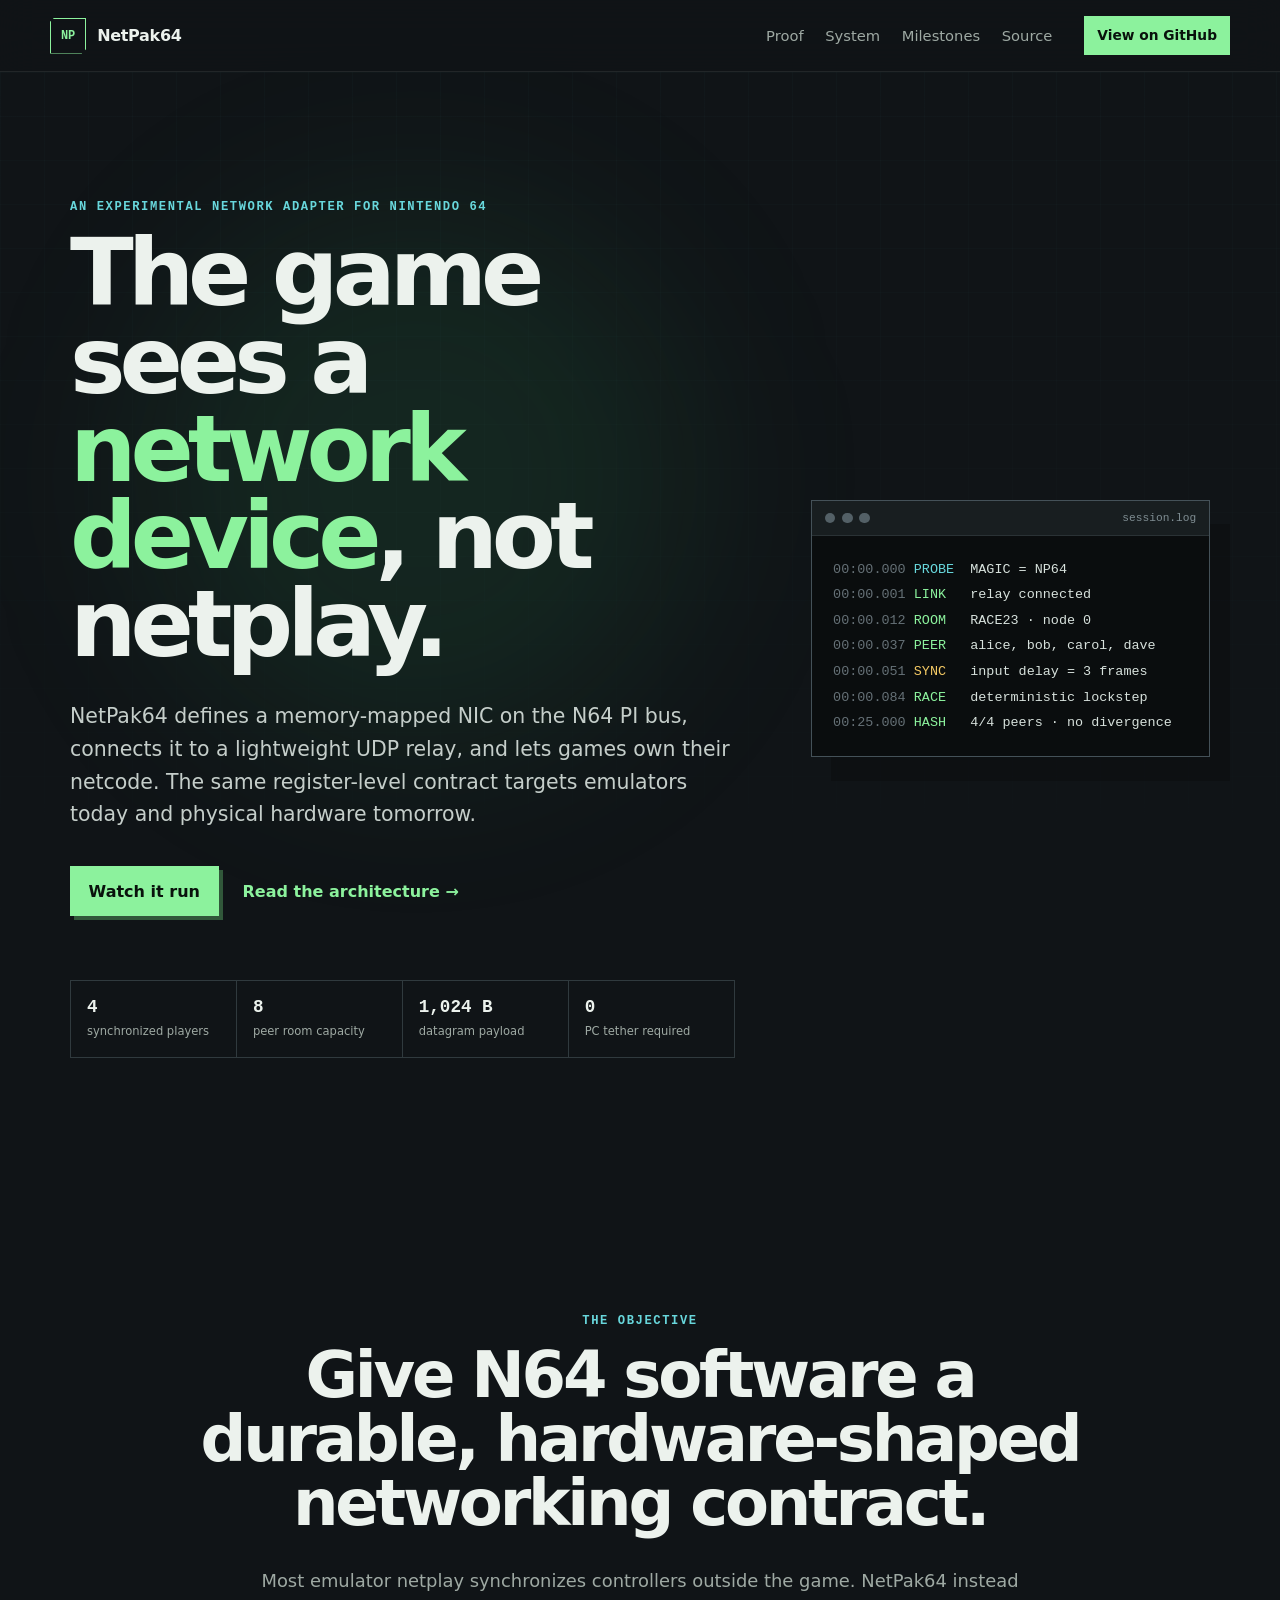
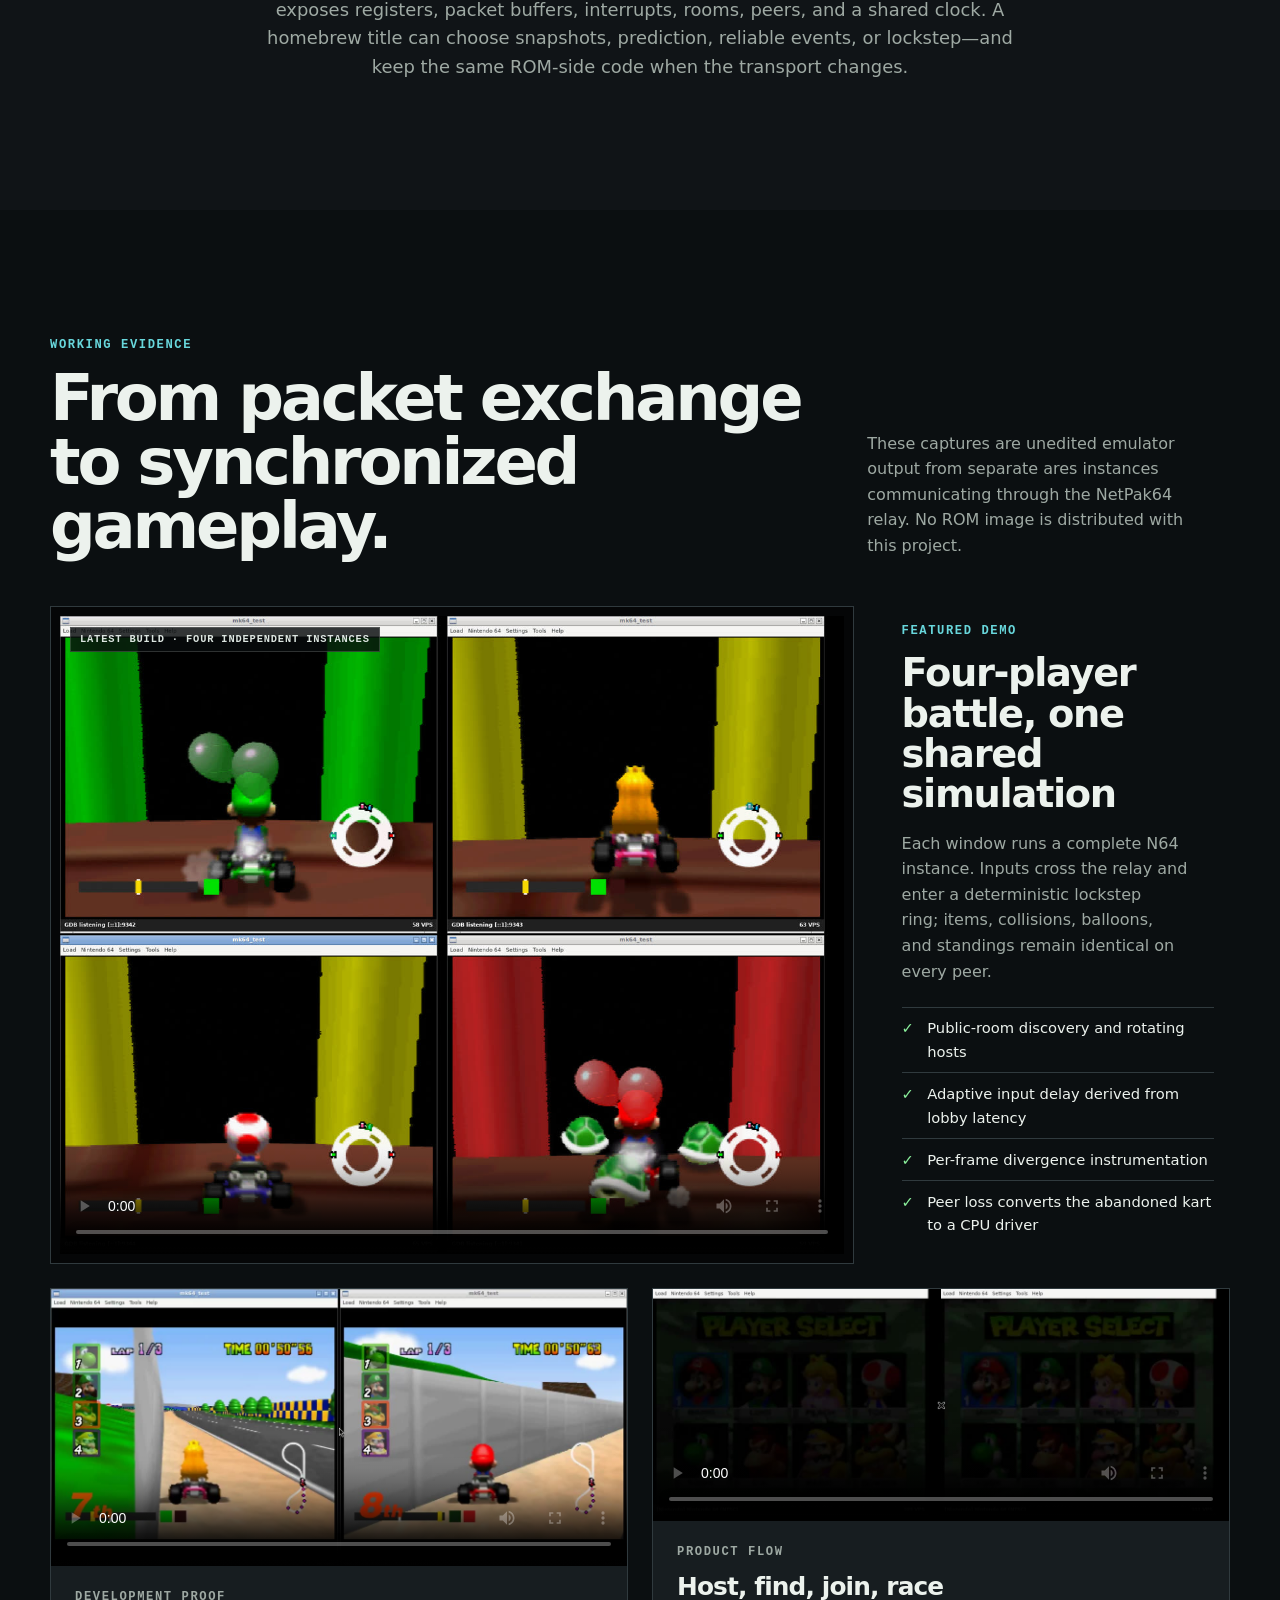
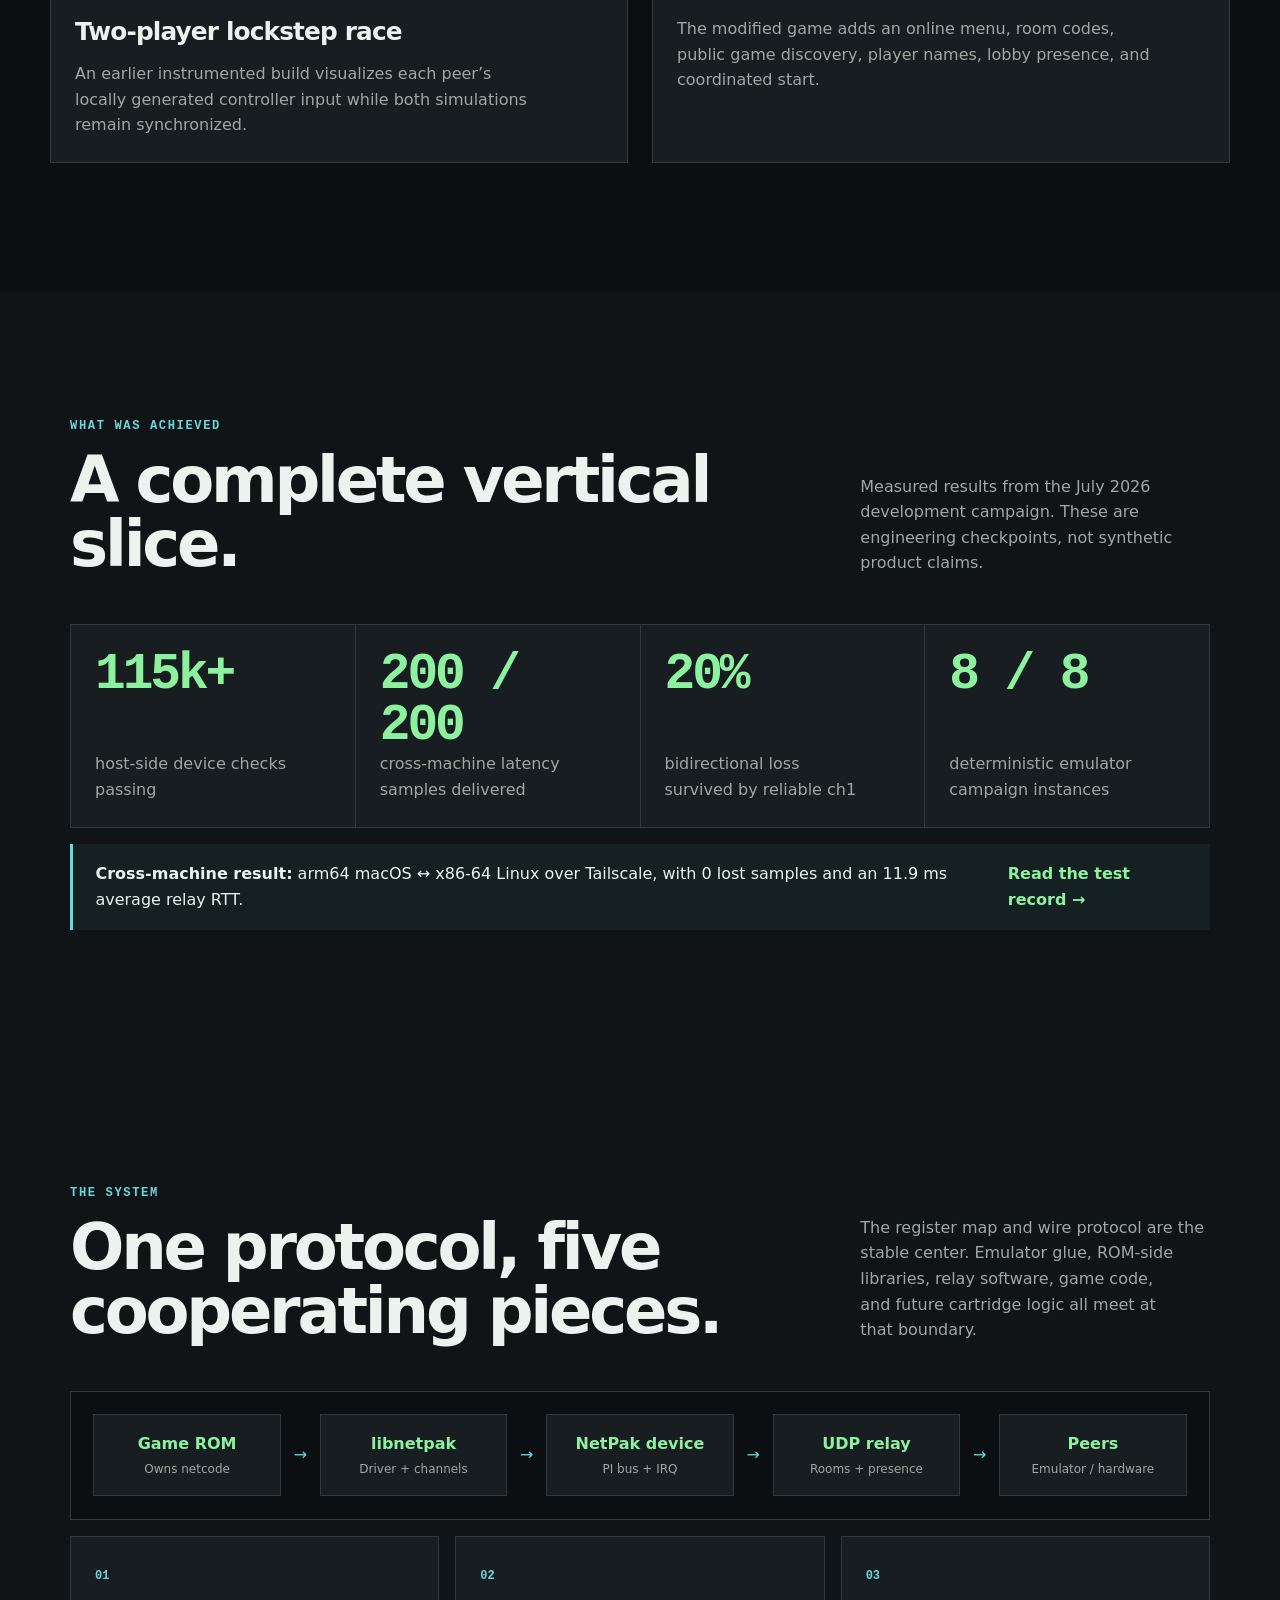
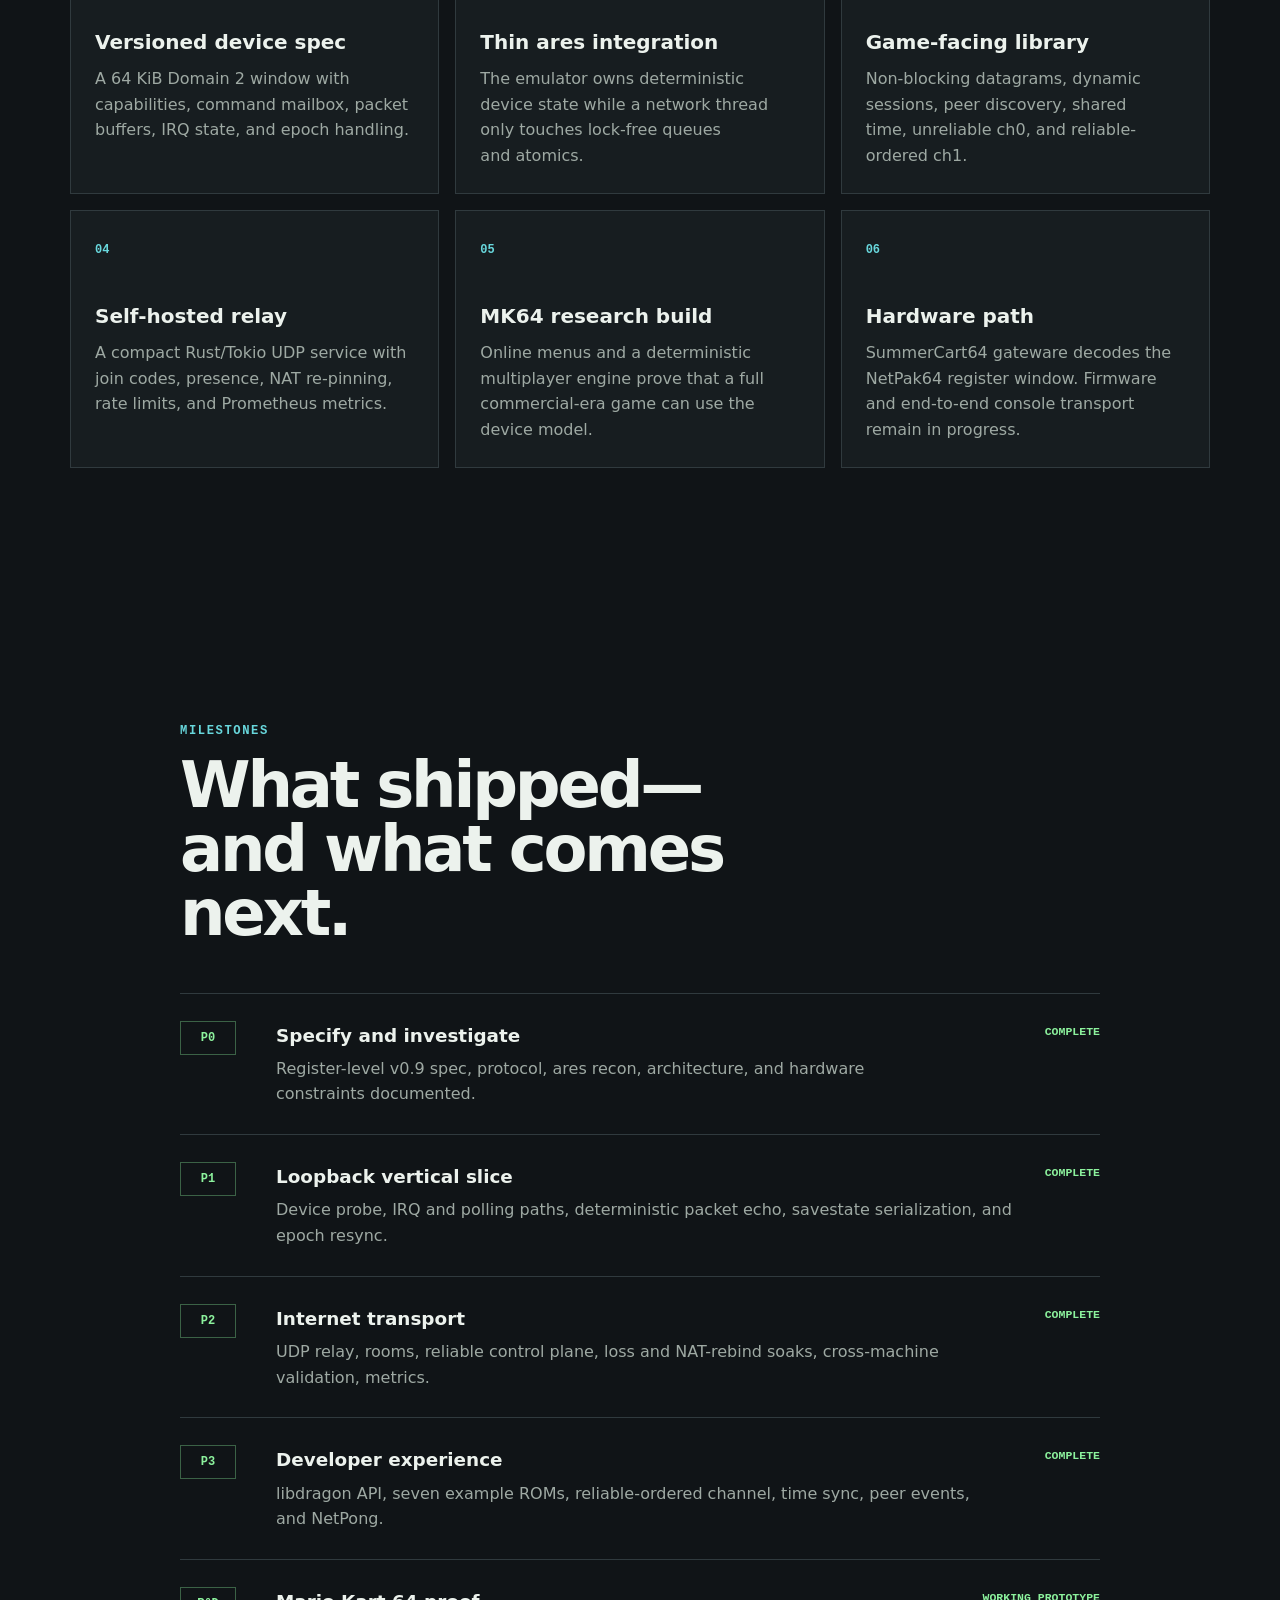
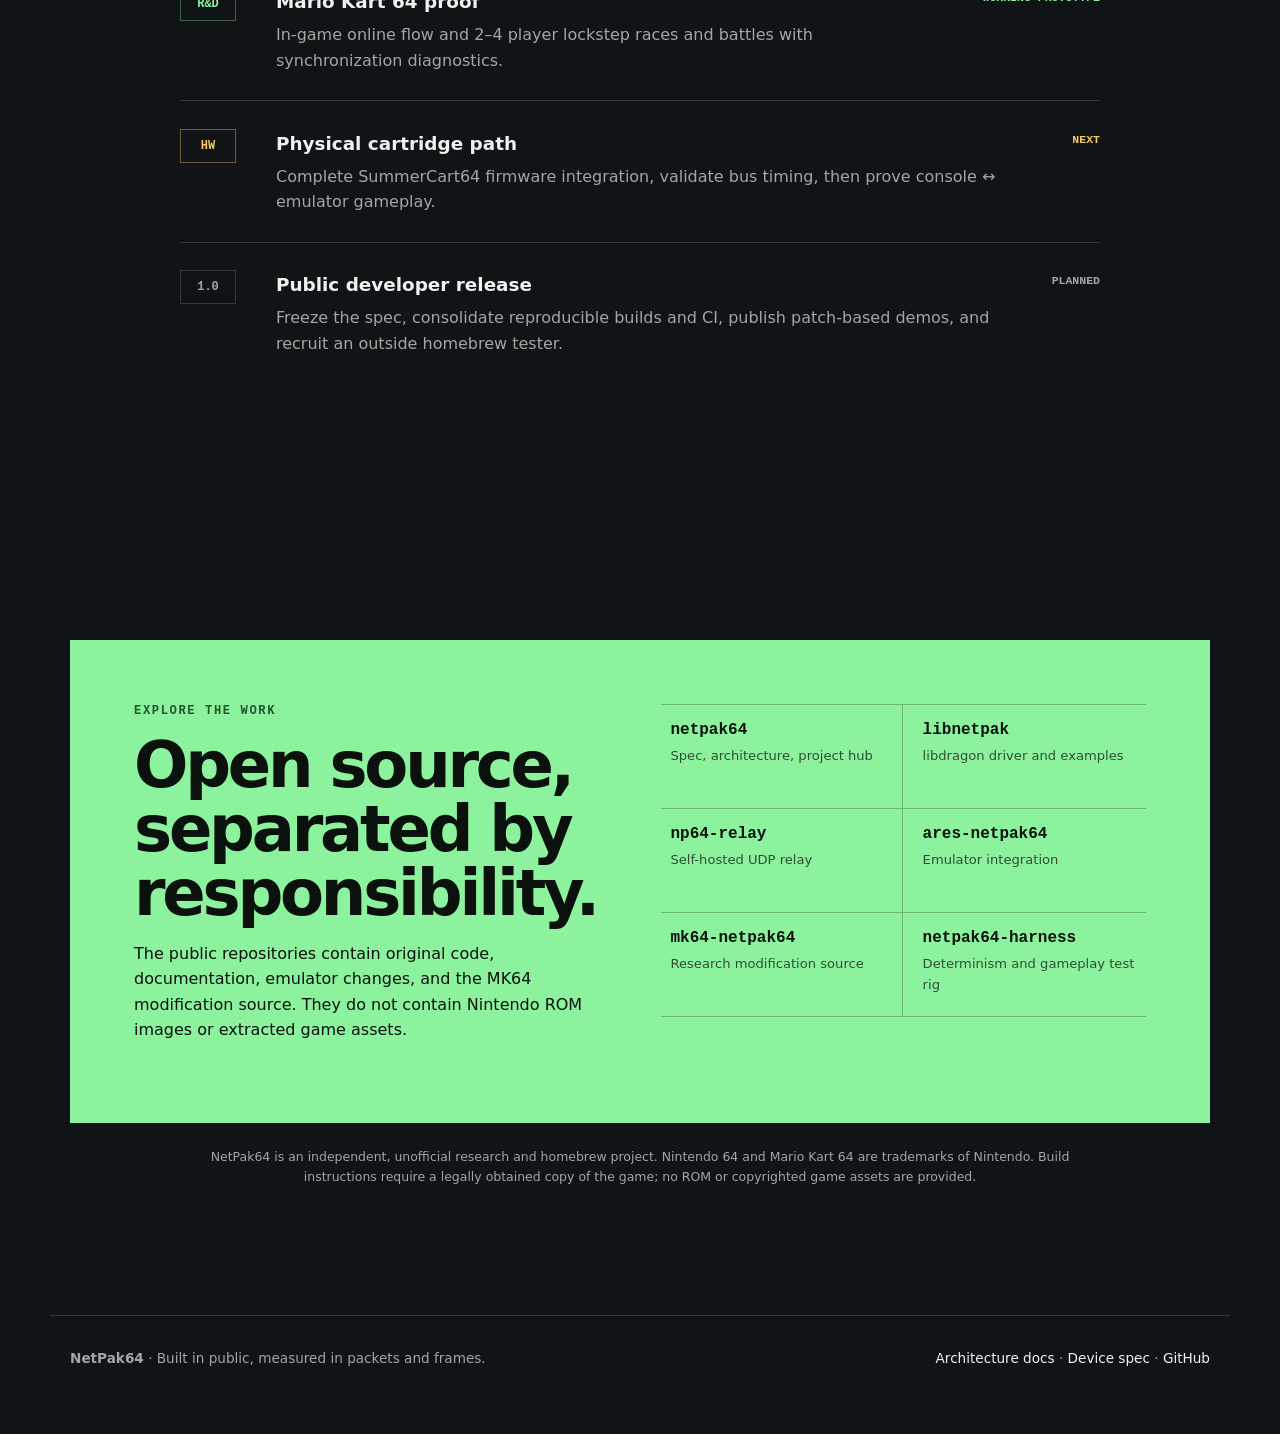
==== docs/index.html @ 59b495a6 "docs: publish NetPak64 project showcase" ====
<!doctype html>
<html lang="en">
<head>
  <meta charset="utf-8">
  <meta name="viewport" content="width=device-width, initial-scale=1">
  <meta name="description" content="NetPak64 is an experimental memory-mapped network device for Nintendo 64 homebrew, demonstrated with online Mario Kart 64 gameplay.">
  <meta name="theme-color" content="#101417">
  <meta property="og:title" content="NetPak64 — Networked Nintendo 64">
  <meta property="og:description" content="A memory-mapped N64 network device, from register-level spec to synchronized four-player gameplay.">
  <meta property="og:type" content="website">
  <meta property="og:url" content="https://jsuppe.github.io/netpak64/">
  <meta property="og:image" content="https://jsuppe.github.io/netpak64/assets/media/four-player-battle.jpg">
  <meta name="twitter:card" content="summary_large_image">
  <title>NetPak64 — Networked Nintendo 64, from spec to gameplay</title>
  <link rel="stylesheet" href="assets/showcase.css">
</head>
<body>
  <a class="skip-link" href="#main">Skip to content</a>
  <header class="site-header">
    <a class="brand" href="#top" aria-label="NetPak64 home"><span class="brand-mark" aria-hidden="true">NP</span><span>NetPak64</span></a>
    <nav aria-label="Primary navigation"><a href="#proof">Proof</a><a href="#system">System</a><a href="#milestones">Milestones</a><a href="#source">Source</a></nav>
    <a class="button button-small" href="https://github.com/jsuppe/netpak64">View on GitHub</a>
  </header>

  <main id="main">
    <section class="hero" id="top">
      <div class="hero-grid" aria-hidden="true"></div>
      <div class="hero-copy reveal">
        <p class="eyebrow">An experimental network adapter for Nintendo 64</p>
        <h1>The game sees a <em>network device</em>, not netplay.</h1>
        <p class="lede">NetPak64 defines a memory-mapped NIC on the N64 PI bus, connects it to a lightweight UDP relay, and lets games own their netcode. The same register-level contract targets emulators today and physical hardware tomorrow.</p>
        <div class="hero-actions"><a class="button" href="#proof">Watch it run</a><a class="text-link" href="web/index.html">Read the architecture <span aria-hidden="true">→</span></a></div>
        <ul class="hero-facts" aria-label="Project highlights">
          <li><strong>4</strong><span>synchronized players</span></li><li><strong>8</strong><span>peer room capacity</span></li><li><strong>1,024 B</strong><span>datagram payload</span></li><li><strong>0</strong><span>PC tether required</span></li>
        </ul>
      </div>
      <aside class="hero-console reveal" aria-label="NetPak64 connection sequence">
        <div class="console-bar"><span></span><span></span><span></span><b>session.log</b></div>
        <pre><code><span class="dim">00:00.000</span> <span class="cyan">PROBE</span>  MAGIC = NP64
<span class="dim">00:00.001</span> <span class="green">LINK</span>   relay connected
<span class="dim">00:00.012</span> <span class="green">ROOM</span>   RACE23 · node 0
<span class="dim">00:00.037</span> <span class="green">PEER</span>   alice, bob, carol, dave
<span class="dim">00:00.051</span> <span class="gold">SYNC</span>   input delay = 3 frames
<span class="dim">00:00.084</span> <span class="green">RACE</span>   deterministic lockstep
<span class="dim">00:25.000</span> <span class="green">HASH</span>   4/4 peers · no divergence</code></pre>
      </aside>
    </section>

    <section class="statement section">
      <p class="section-kicker">The objective</p><h2>Give N64 software a durable, hardware-shaped networking contract.</h2>
      <p>Most emulator netplay synchronizes controllers outside the game. NetPak64 instead exposes registers, packet buffers, interrupts, rooms, peers, and a shared clock. A homebrew title can choose snapshots, prediction, reliable events, or lockstep—and keep the same ROM-side code when the transport changes.</p>
    </section>

    <section class="section proof" id="proof">
      <div class="section-heading reveal"><div><p class="section-kicker">Working evidence</p><h2>From packet exchange to synchronized gameplay.</h2></div><p>These captures are unedited emulator output from separate ares instances communicating through the NetPak64 relay. No ROM image is distributed with this project.</p></div>
      <article class="featured-demo reveal">
        <div class="video-shell">
          <video controls playsinline preload="metadata" poster="assets/media/four-player-battle.jpg"><source src="https://github.com/jsuppe/netpak64/releases/download/showcase-2026-10-12/netpak64-four-player-battle.mp4" type="video/mp4">Your browser cannot play this demo. <a href="https://github.com/jsuppe/netpak64/releases/tag/showcase-2026-10-12">Download it here</a>.</video>
          <span class="video-label">Latest build · four independent instances</span>
        </div>
        <div class="demo-copy"><p class="eyebrow">Featured demo</p><h3>Four-player battle, one shared simulation</h3><p>Each window runs a complete N64 instance. Inputs cross the relay and enter a deterministic lockstep ring; items, collisions, balloons, and standings remain identical on every peer.</p>
          <ul class="check-list"><li>Public-room discovery and rotating hosts</li><li>Adaptive input delay derived from lobby latency</li><li>Per-frame divergence instrumentation</li><li>Peer loss converts the abandoned kart to a CPU driver</li></ul>
        </div>
      </article>
      <div class="demo-grid">
        <article class="demo-card reveal"><video controls playsinline preload="metadata" poster="assets/media/two-player-race.jpg"><source src="https://github.com/jsuppe/netpak64/releases/download/showcase-2026-10-12/netpak64-two-player-lockstep.mp4" type="video/mp4"></video><div><p class="eyebrow">Development proof</p><h3>Two-player lockstep race</h3><p>An earlier instrumented build visualizes each peer’s locally generated controller input while both simulations remain synchronized.</p></div></article>
        <article class="demo-card reveal"><video controls playsinline preload="metadata" poster="assets/media/lobby-flow.jpg"><source src="https://github.com/jsuppe/netpak64/releases/download/showcase-2026-10-12/netpak64-lobby-flow.mp4" type="video/mp4"></video><div><p class="eyebrow">Product flow</p><h3>Host, find, join, race</h3><p>The modified game adds an online menu, room codes, public game discovery, player names, lobby presence, and coordinated start.</p></div></article>
      </div>
    </section>

    <section class="section outcomes" aria-labelledby="outcomes-title">
      <div class="section-heading reveal"><div><p class="section-kicker">What was achieved</p><h2 id="outcomes-title">A complete vertical slice.</h2></div><p>Measured results from the July 2026 development campaign. These are engineering checkpoints, not synthetic product claims.</p></div>
      <div class="metric-grid"><article class="metric reveal"><strong>115k+</strong><span>host-side device checks passing</span></article><article class="metric reveal"><strong>200 / 200</strong><span>cross-machine latency samples delivered</span></article><article class="metric reveal"><strong>20%</strong><span>bidirectional loss survived by reliable ch1</span></article><article class="metric reveal"><strong>8 / 8</strong><span>deterministic emulator campaign instances</span></article></div>
      <div class="evidence-note reveal"><p><strong>Cross-machine result:</strong> arm64 macOS ↔ x86-64 Linux over Tailscale, with 0 lost samples and an 11.9 ms average relay RTT.</p><a class="text-link" href="https://github.com/jsuppe/netpak64/blob/master/ROADMAP.md">Read the test record <span aria-hidden="true">→</span></a></div>
    </section>

    <section class="section system" id="system">
      <div class="section-heading reveal"><div><p class="section-kicker">The system</p><h2>One protocol, five cooperating pieces.</h2></div><p>The register map and wire protocol are the stable center. Emulator glue, ROM-side libraries, relay software, game code, and future cartridge logic all meet at that boundary.</p></div>
      <div class="pipeline reveal" role="img" aria-label="Game ROM communicates through libnetpak to a memory-mapped NetPak64 device, then through a UDP relay to other emulators or future physical hardware"><div><b>Game ROM</b><span>Owns netcode</span></div><i aria-hidden="true">→</i><div><b>libnetpak</b><span>Driver + channels</span></div><i aria-hidden="true">→</i><div><b>NetPak device</b><span>PI bus + IRQ</span></div><i aria-hidden="true">→</i><div><b>UDP relay</b><span>Rooms + presence</span></div><i aria-hidden="true">→</i><div><b>Peers</b><span>Emulator / hardware</span></div></div>
      <div class="capability-grid">
        <article class="reveal"><span>01</span><h3>Versioned device spec</h3><p>A 64 KiB Domain 2 window with capabilities, command mailbox, packet buffers, IRQ state, and epoch handling.</p></article>
        <article class="reveal"><span>02</span><h3>Thin ares integration</h3><p>The emulator owns deterministic device state while a network thread only touches lock-free queues and atomics.</p></article>
        <article class="reveal"><span>03</span><h3>Game-facing library</h3><p>Non-blocking datagrams, dynamic sessions, peer discovery, shared time, unreliable ch0, and reliable-ordered ch1.</p></article>
        <article class="reveal"><span>04</span><h3>Self-hosted relay</h3><p>A compact Rust/Tokio UDP service with join codes, presence, NAT re-pinning, rate limits, and Prometheus metrics.</p></article>
        <article class="reveal"><span>05</span><h3>MK64 research build</h3><p>Online menus and a deterministic multiplayer engine prove that a full commercial-era game can use the device model.</p></article>
        <article class="reveal"><span>06</span><h3>Hardware path</h3><p>SummerCart64 gateware decodes the NetPak64 register window. Firmware and end-to-end console transport remain in progress.</p></article>
      </div>
    </section>

    <section class="section milestones" id="milestones">
      <div class="section-heading reveal"><div><p class="section-kicker">Milestones</p><h2>What shipped—and what comes next.</h2></div></div>
      <ol class="timeline">
        <li class="done reveal"><span>P0</span><div><h3>Specify and investigate</h3><p>Register-level v0.9 spec, protocol, ares recon, architecture, and hardware constraints documented.</p></div><b>Complete</b></li>
        <li class="done reveal"><span>P1</span><div><h3>Loopback vertical slice</h3><p>Device probe, IRQ and polling paths, deterministic packet echo, savestate serialization, and epoch resync.</p></div><b>Complete</b></li>
        <li class="done reveal"><span>P2</span><div><h3>Internet transport</h3><p>UDP relay, rooms, reliable control plane, loss and NAT-rebind soaks, cross-machine validation, metrics.</p></div><b>Complete</b></li>
        <li class="done reveal"><span>P3</span><div><h3>Developer experience</h3><p>libdragon API, seven example ROMs, reliable-ordered channel, time sync, peer events, and NetPong.</p></div><b>Complete</b></li>
        <li class="done reveal"><span>R&amp;D</span><div><h3>Mario Kart 64 proof</h3><p>In-game online flow and 2–4 player lockstep races and battles with synchronization diagnostics.</p></div><b>Working prototype</b></li>
        <li class="active reveal"><span>HW</span><div><h3>Physical cartridge path</h3><p>Complete SummerCart64 firmware integration, validate bus timing, then prove console ↔ emulator gameplay.</p></div><b>Next</b></li>
        <li class="future reveal"><span>1.0</span><div><h3>Public developer release</h3><p>Freeze the spec, consolidate reproducible builds and CI, publish patch-based demos, and recruit an outside homebrew tester.</p></div><b>Planned</b></li>
      </ol>
    </section>

    <section class="section source" id="source">
      <div class="source-panel reveal"><div><p class="section-kicker">Explore the work</p><h2>Open source, separated by responsibility.</h2><p>The public repositories contain original code, documentation, emulator changes, and the MK64 modification source. They do not contain Nintendo ROM images or extracted game assets.</p></div>
        <div class="repo-list"><a href="https://github.com/jsuppe/netpak64"><b>netpak64</b><span>Spec, architecture, project hub</span></a><a href="https://github.com/jsuppe/libnetpak"><b>libnetpak</b><span>libdragon driver and examples</span></a><a href="https://github.com/jsuppe/np64-relay"><b>np64-relay</b><span>Self-hosted UDP relay</span></a><a href="https://github.com/jsuppe/ares-netpak64"><b>ares-netpak64</b><span>Emulator integration</span></a><a href="https://github.com/jsuppe/mk64-netpak64"><b>mk64-netpak64</b><span>Research modification source</span></a><a href="https://github.com/jsuppe/netpak64-harness"><b>netpak64-harness</b><span>Determinism and gameplay test rig</span></a></div>
      </div>
      <p class="legal">NetPak64 is an independent, unofficial research and homebrew project. Nintendo 64 and Mario Kart 64 are trademarks of Nintendo. Build instructions require a legally obtained copy of the game; no ROM or copyrighted game assets are provided.</p>
    </section>
  </main>
  <footer><p><strong>NetPak64</strong> · Built in public, measured in packets and frames.</p><p><a href="web/index.html">Architecture docs</a> · <a href="https://github.com/jsuppe/netpak64/blob/master/netpak-spec.md">Device spec</a> · <a href="https://github.com/jsuppe/netpak64">GitHub</a></p></footer>
  <script src="assets/showcase.js"></script>
</body>
</html>
---- docs/assets/showcase.css ----
:root {
  --ink: #ecf2ed; --muted: #9ea9a3; --paper: #101417; --panel: #171d20;
  --line: #303a3e; --green: #8cf29d; --cyan: #68d7dc; --gold: #f4c964;
  --max: 1180px; color-scheme: dark;
  font-family: Inter, ui-sans-serif, system-ui, -apple-system, BlinkMacSystemFont, "Segoe UI", sans-serif;
  background: var(--paper); color: var(--ink); scroll-behavior: smooth;
}
* { box-sizing: border-box; }
body { margin: 0; background: var(--paper); line-height: 1.6; }
a { color: inherit; }
.skip-link { position: fixed; left: 1rem; top: -5rem; z-index: 20; padding: .65rem 1rem; background: var(--ink); color: var(--paper); }
.skip-link:focus { top: 1rem; }
.site-header { position: sticky; top: 0; z-index: 10; display: flex; align-items: center; gap: 2rem; min-height: 72px; padding: .8rem max(1.25rem, calc((100vw - var(--max)) / 2)); background: color-mix(in srgb, var(--paper) 88%, transparent); border-bottom: 1px solid rgba(255,255,255,.08); backdrop-filter: blur(18px); }
.brand { display: inline-flex; align-items: center; gap: .7rem; text-decoration: none; font-weight: 800; letter-spacing: -.02em; }
.brand-mark { display: grid; place-items: center; width: 2.25rem; aspect-ratio: 1; border: 1px solid var(--green); color: var(--green); font: 800 .75rem/1 ui-monospace, monospace; clip-path: polygon(12% 0,100% 0,100% 88%,88% 100%,0 100%,0 12%); }
nav { display: flex; gap: 1.35rem; margin-left: auto; }
nav a { color: var(--muted); text-decoration: none; font-size: .92rem; }
nav a:hover { color: var(--ink); }
.button { display: inline-flex; justify-content: center; align-items: center; min-height: 48px; padding: .7rem 1.1rem; border: 1px solid var(--green); background: var(--green); color: #09120c; text-decoration: none; font-weight: 800; box-shadow: 4px 4px 0 #31583a; transition: transform .15s ease, box-shadow .15s ease; }
.button:hover { transform: translate(2px,2px); box-shadow: 2px 2px 0 #31583a; }
.button-small { min-height: 38px; padding: .45rem .75rem; font-size: .86rem; box-shadow: none; }
.text-link { color: var(--green); font-weight: 700; text-decoration: none; }
.text-link:hover { text-decoration: underline; text-underline-offset: .25em; }
.hero { position: relative; isolation: isolate; display: grid; grid-template-columns: minmax(0,1.25fr) minmax(340px,.75fr); gap: clamp(2rem,6vw,6rem); align-items: center; min-height: calc(100svh - 72px); max-width: var(--max); margin: auto; padding: clamp(5rem,10vw,9rem) 1.25rem; }
.hero-grid { position: absolute; z-index: -2; inset: 0 calc((var(--max) - 100vw)/2); opacity: .24; background-image: linear-gradient(rgba(104,215,220,.09) 1px,transparent 1px),linear-gradient(90deg,rgba(104,215,220,.09) 1px,transparent 1px); background-size: 44px 44px; mask-image: linear-gradient(to bottom,#000,transparent 86%); }
.hero::after { content: ""; position: absolute; z-index: -1; width: 34rem; height: 34rem; left: 8%; top: 12%; border-radius: 50%; background: rgba(53,186,114,.11); filter: blur(90px); }
.eyebrow,.section-kicker { margin: 0 0 .9rem; color: var(--cyan); font: 800 .76rem/1.2 ui-monospace,SFMono-Regular,Consolas,monospace; letter-spacing: .13em; text-transform: uppercase; }
h1,h2,h3,p { text-wrap: pretty; }
h1 { max-width: 820px; margin: 0; font-size: clamp(3.2rem,7.3vw,6.5rem); line-height: .94; letter-spacing: -.065em; }
h1 em { color: var(--green); font-style: normal; }
.lede { max-width: 760px; margin: 2rem 0 0; color: #c5ceca; font-size: clamp(1.05rem,2vw,1.28rem); }
.hero-actions { display: flex; align-items: center; gap: 1.5rem; margin-top: 2.2rem; }
.hero-facts { display: grid; grid-template-columns: repeat(4,1fr); gap: 1px; list-style: none; margin: 4rem 0 0; padding: 1px; background: var(--line); }
.hero-facts li { display: flex; flex-direction: column; padding: 1rem; background: var(--paper); }
.hero-facts strong { font: 800 1.1rem/1.2 ui-monospace,monospace; }
.hero-facts span { margin-top: .25rem; color: var(--muted); font-size: .72rem; }
.hero-console { overflow: hidden; border: 1px solid #445158; background: #0a0d0e; box-shadow: 20px 24px 0 rgba(0,0,0,.22); transform: rotate(1.2deg); }
.console-bar { display: flex; gap: .42rem; align-items: center; padding: .7rem .8rem; border-bottom: 1px solid #2a3235; background: #181e20; }
.console-bar span { width: .65rem; aspect-ratio: 1; border-radius: 50%; background: #536066; }
.console-bar b { margin-left: auto; color: #7f8d92; font: 500 .7rem/1 ui-monospace,monospace; }
.hero-console pre { overflow: auto; margin: 0; padding: 1.3rem; color: #d7e1dc; font: 500 clamp(.67rem,1.15vw,.84rem)/1.9 ui-monospace,SFMono-Regular,Consolas,monospace; }
.dim { color: #667177; } .cyan { color: var(--cyan); } .green { color: var(--green); } .gold { color: var(--gold); }
.section { max-width: var(--max); margin: auto; padding: clamp(5rem,10vw,9rem) 1.25rem; }
.statement { max-width: 930px; text-align: center; }
.statement h2,.section-heading h2,.source-panel h2 { margin: 0; font-size: clamp(2.4rem,5vw,4.7rem); line-height: 1; letter-spacing: -.05em; }
.statement > p:last-child { max-width: 760px; margin: 2rem auto 0; color: var(--muted); font-size: 1.12rem; }
.section-heading { display: grid; grid-template-columns: 1.35fr .65fr; gap: 4rem; align-items: end; margin-bottom: 3rem; }
.section-heading > p { margin: 0; color: var(--muted); }
.proof { max-width: none; padding-left: max(1.25rem,calc((100vw - var(--max))/2)); padding-right: max(1.25rem,calc((100vw - var(--max))/2)); background: #0b0f11; }
.featured-demo { display: grid; grid-template-columns: 1.4fr .6fr; gap: 2rem; align-items: center; }
.video-shell { position: relative; padding: .55rem; border: 1px solid var(--line); background: #050607; }
video { display: block; width: 100%; background: #030404; }
.video-label { position: absolute; left: 1.2rem; top: 1.2rem; padding: .35rem .55rem; background: rgba(8,12,13,.82); border: 1px solid rgba(255,255,255,.16); color: #dce5e0; font: 700 .65rem/1.2 ui-monospace,monospace; text-transform: uppercase; letter-spacing: .08em; }
.demo-copy { padding: 1rem; }
.demo-copy h3,.demo-card h3 { margin: 0; font-size: clamp(1.7rem,3vw,2.6rem); line-height: 1.05; letter-spacing: -.035em; }
.demo-copy > p:not(.eyebrow),.demo-card p { color: var(--muted); }
.check-list { list-style: none; margin: 1.4rem 0 0; padding: 0; }
.check-list li { position: relative; padding: .55rem 0 .55rem 1.6rem; border-top: 1px solid var(--line); font-size: .92rem; }
.check-list li::before { content: "✓"; position: absolute; left: 0; color: var(--green); font-weight: 900; }
.demo-grid { display: grid; grid-template-columns: repeat(2,1fr); gap: 1.5rem; margin-top: 1.5rem; }
.demo-card { border: 1px solid var(--line); background: var(--panel); }
.demo-card > div { padding: 1.5rem; }
.demo-card h3 { font-size: 1.55rem; }
.demo-card p:last-child { margin-bottom: 0; }
.metric-grid { display: grid; grid-template-columns: repeat(4,1fr); gap: 1px; background: var(--line); border: 1px solid var(--line); }
.metric { min-height: 190px; display: flex; flex-direction: column; justify-content: space-between; padding: 1.5rem; background: var(--panel); }
.metric strong { color: var(--green); font: 800 clamp(2.2rem,4vw,4rem)/1 ui-monospace,monospace; letter-spacing: -.06em; }
.metric span { max-width: 12rem; color: var(--muted); }
.evidence-note { display: flex; justify-content: space-between; align-items: center; gap: 2rem; margin-top: 1rem; padding: 1.1rem 1.4rem; border-left: 3px solid var(--cyan); background: rgba(104,215,220,.06); }
.evidence-note p { margin: 0; }
.pipeline { display: grid; grid-template-columns: 1fr auto 1fr auto 1fr auto 1fr auto 1fr; align-items: center; gap: .8rem; padding: 1.4rem; border: 1px solid var(--line); background: #0b0f11; }
.pipeline div { min-width: 0; padding: 1rem; border: 1px solid var(--line); background: var(--panel); text-align: center; }
.pipeline b,.pipeline span { display: block; }
.pipeline b { color: var(--green); }
.pipeline span { margin-top: .2rem; color: var(--muted); font-size: .75rem; }
.pipeline i { color: var(--cyan); font-style: normal; }
.capability-grid { display: grid; grid-template-columns: repeat(3,1fr); gap: 1rem; margin-top: 1rem; }
.capability-grid article { min-height: 230px; padding: 1.5rem; border: 1px solid var(--line); background: var(--panel); }
.capability-grid article > span { color: var(--cyan); font: 700 .75rem/1 ui-monospace,monospace; }
.capability-grid h3 { margin: 2.5rem 0 .5rem; font-size: 1.25rem; }
.capability-grid p { margin: 0; color: var(--muted); }
.milestones { max-width: 960px; }
.timeline { list-style: none; margin: 0; padding: 0; }
.timeline li { display: grid; grid-template-columns: 72px 1fr auto; gap: 1.5rem; align-items: start; padding: 1.7rem 0; border-top: 1px solid var(--line); }
.timeline li > span { display: grid; place-items: center; width: 56px; height: 34px; border: 1px solid var(--line); color: var(--muted); font: 800 .75rem/1 ui-monospace,monospace; }
.timeline h3 { margin: 0; font-size: 1.15rem; }
.timeline p { margin: .35rem 0 0; color: var(--muted); }
.timeline li > b { padding-top: .25rem; color: var(--muted); font: 700 .72rem/1.2 ui-monospace,monospace; text-transform: uppercase; }
.timeline .done > span,.timeline .done > b { color: var(--green); border-color: rgba(140,242,157,.35); }
.timeline .active > span,.timeline .active > b { color: var(--gold); border-color: rgba(244,201,100,.4); }
.source-panel { display: grid; grid-template-columns: .85fr 1.15fr; gap: 4rem; padding: clamp(2rem,5vw,4.5rem); background: var(--green); color: #0b110d; }
.source-panel .section-kicker { color: #24552d; }
.source-panel p { max-width: 34rem; }
.repo-list { display: grid; grid-template-columns: repeat(2,1fr); align-content: start; border-top: 1px solid rgba(0,0,0,.25); }
.repo-list a { display: flex; flex-direction: column; min-height: 104px; padding: 1rem .6rem; border-bottom: 1px solid rgba(0,0,0,.25); text-decoration: none; }
.repo-list a:nth-child(odd) { border-right: 1px solid rgba(0,0,0,.25); padding-right: 1.2rem; }
.repo-list a:nth-child(even) { padding-left: 1.2rem; }
.repo-list a:hover { background: rgba(255,255,255,.2); }
.repo-list b { font: 800 1rem/1.2 ui-monospace,monospace; }
.repo-list span { margin-top: .35rem; font-size: .82rem; opacity: .72; }
.legal { max-width: 920px; margin: 1.5rem auto 0; color: var(--muted); font-size: .78rem; text-align: center; }
footer { display: flex; justify-content: space-between; gap: 2rem; max-width: var(--max); margin: auto; padding: 2rem 1.25rem 4rem; border-top: 1px solid var(--line); color: var(--muted); font-size: .85rem; }
footer p { margin: 0; }
footer a { color: var(--ink); text-decoration: none; }
.reveal { opacity: 1; transform: none; }
.reveal.visible { opacity: 1; transform: none; }
@media (prefers-reduced-motion: reduce) { :root { scroll-behavior: auto; } .reveal { opacity: 1; transform: none; transition: none; } .button { transition: none; } }
@media (max-width: 900px) {
  nav { display: none; } .hero { grid-template-columns: 1fr; min-height: auto; } .hero-console { max-width: 620px; transform: none; }
  .featured-demo,.section-heading,.source-panel { grid-template-columns: 1fr; gap: 2rem; } .metric-grid { grid-template-columns: repeat(2,1fr); }
  .capability-grid { grid-template-columns: repeat(2,1fr); } .pipeline { grid-template-columns: 1fr; } .pipeline i { transform: rotate(90deg); text-align: center; }
}
@media (max-width: 620px) {
  .site-header .button { display: none; } .site-header { min-height: 62px; } h1 { font-size: clamp(2.9rem,15vw,4.2rem); } .hero { padding-top: 4rem; }
  .hero-facts,.demo-grid,.metric-grid,.capability-grid,.repo-list { grid-template-columns: 1fr; }
  .repo-list a:nth-child(odd) { border-right: 0; padding-right: .6rem; } .repo-list a:nth-child(even) { padding-left: .6rem; }
  .hero-actions,.evidence-note,footer { align-items: flex-start; flex-direction: column; } .timeline li { grid-template-columns: 56px 1fr; gap: 1rem; } .timeline li > b { grid-column: 2; }
}
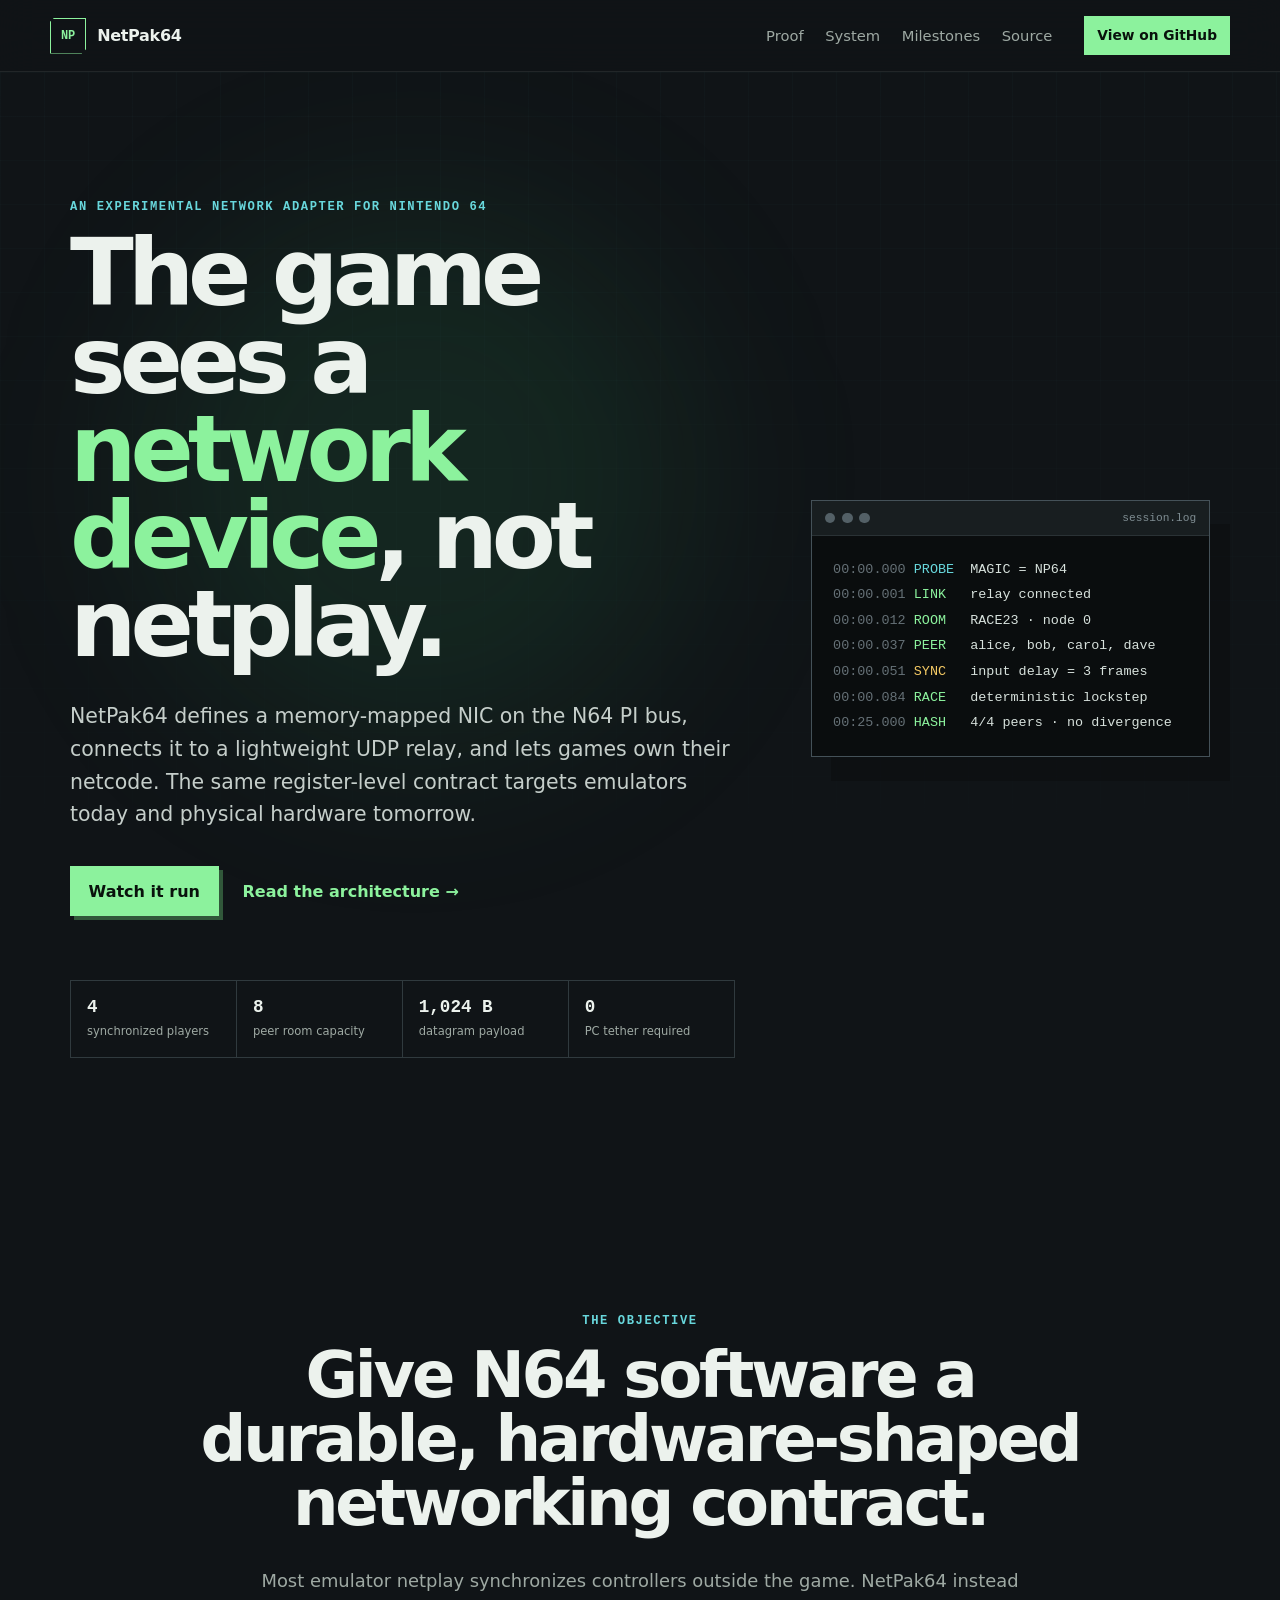
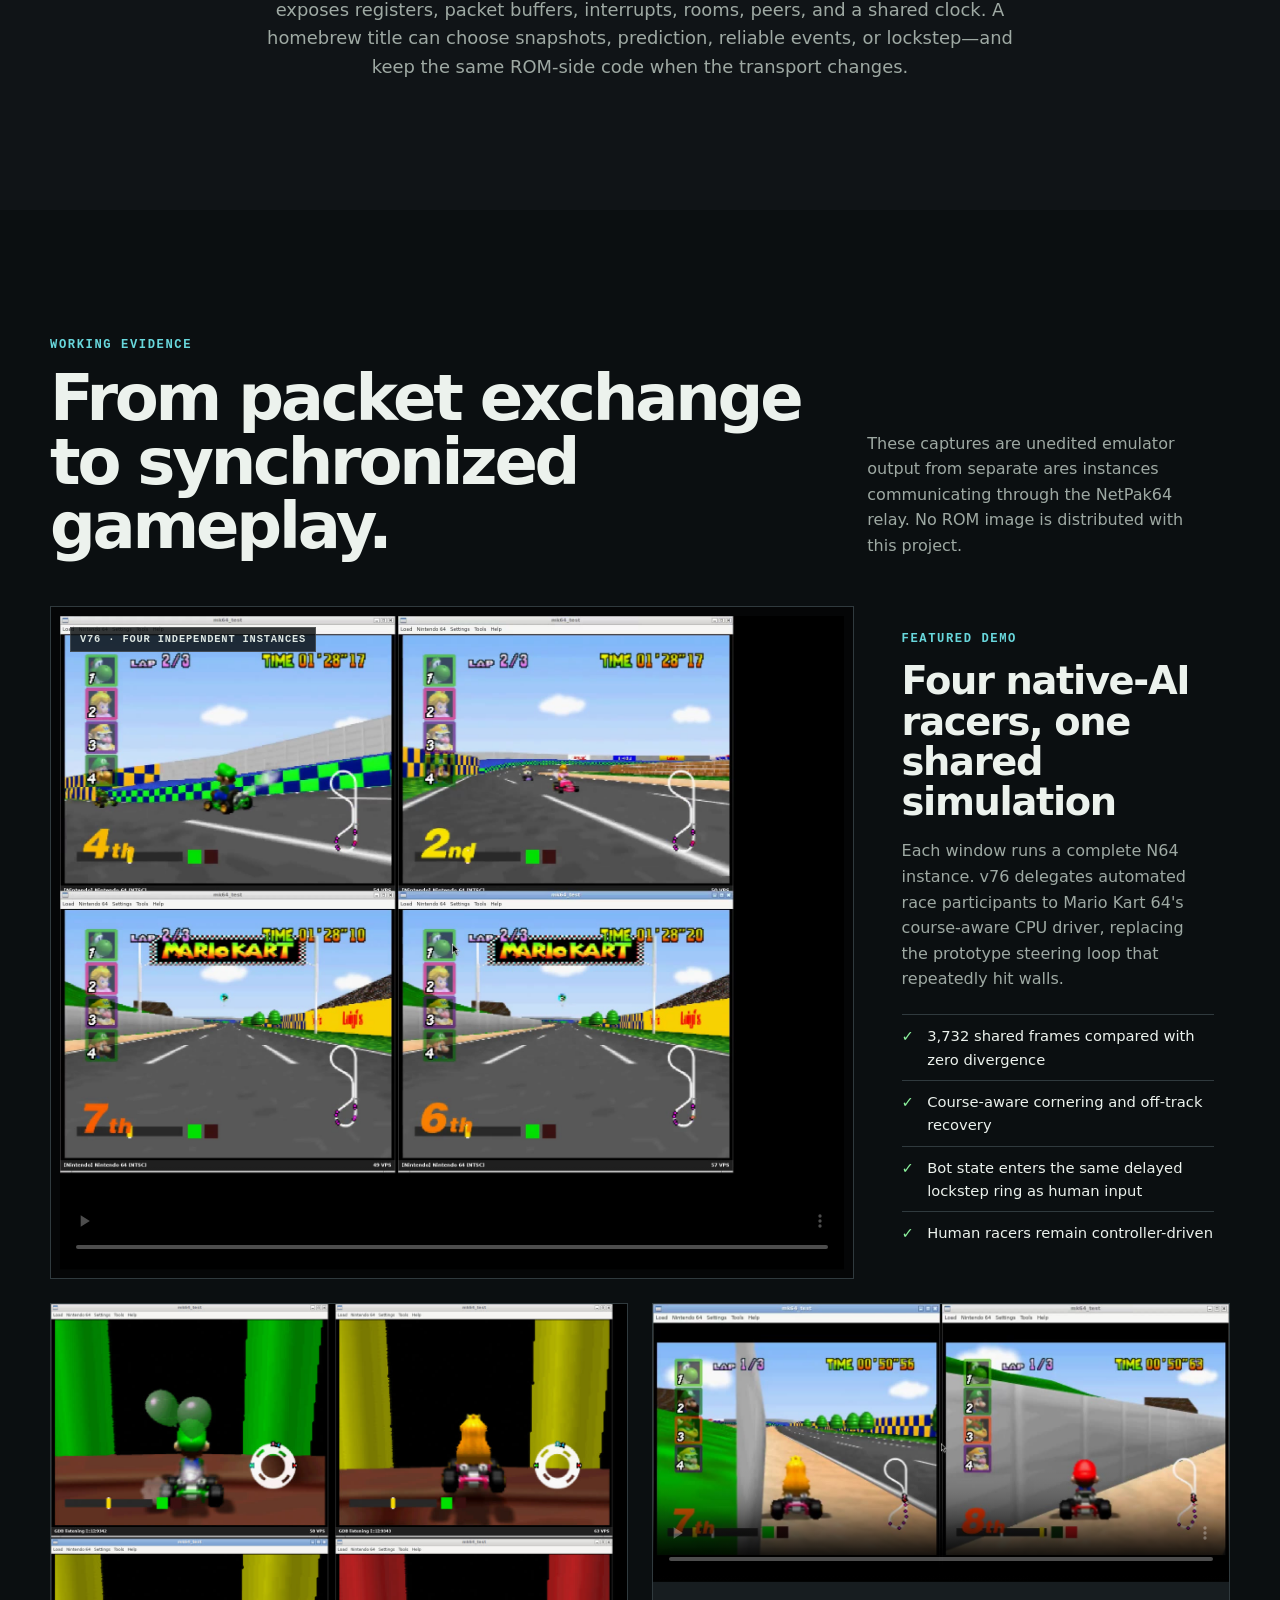
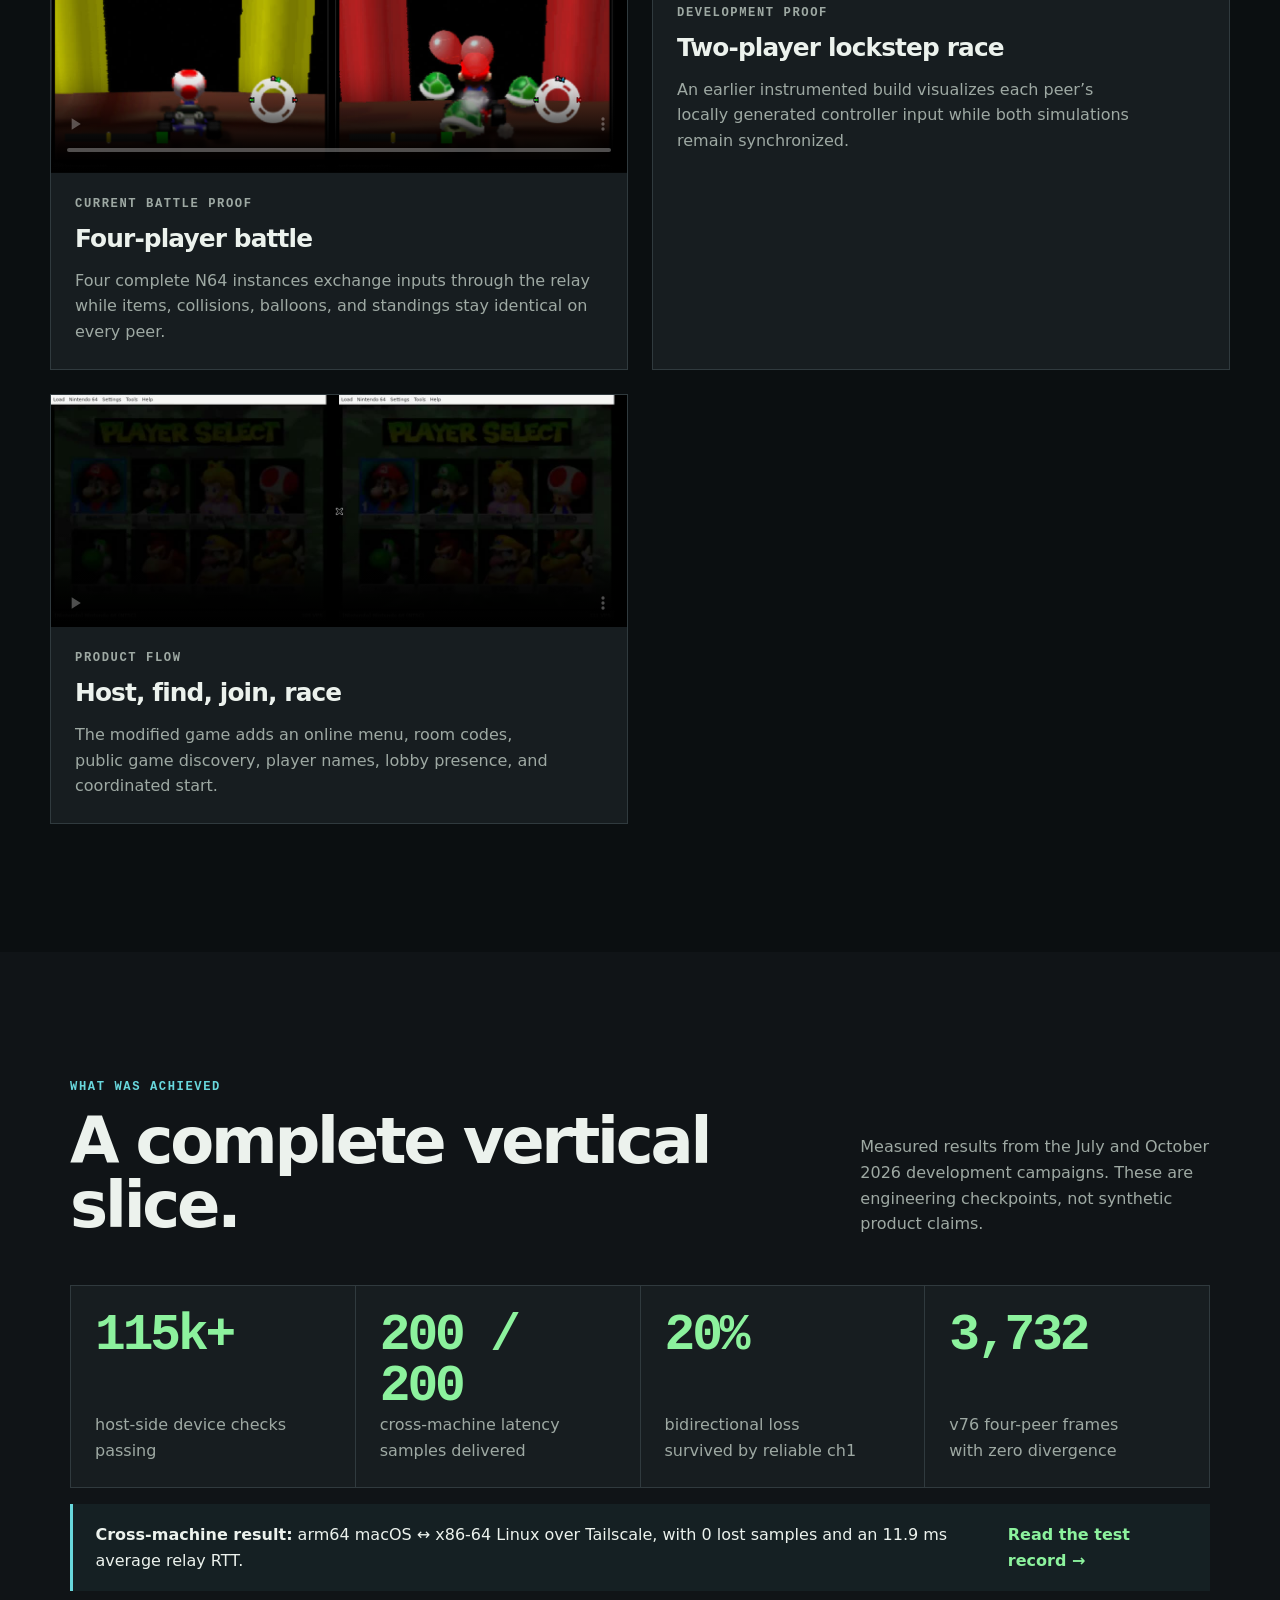
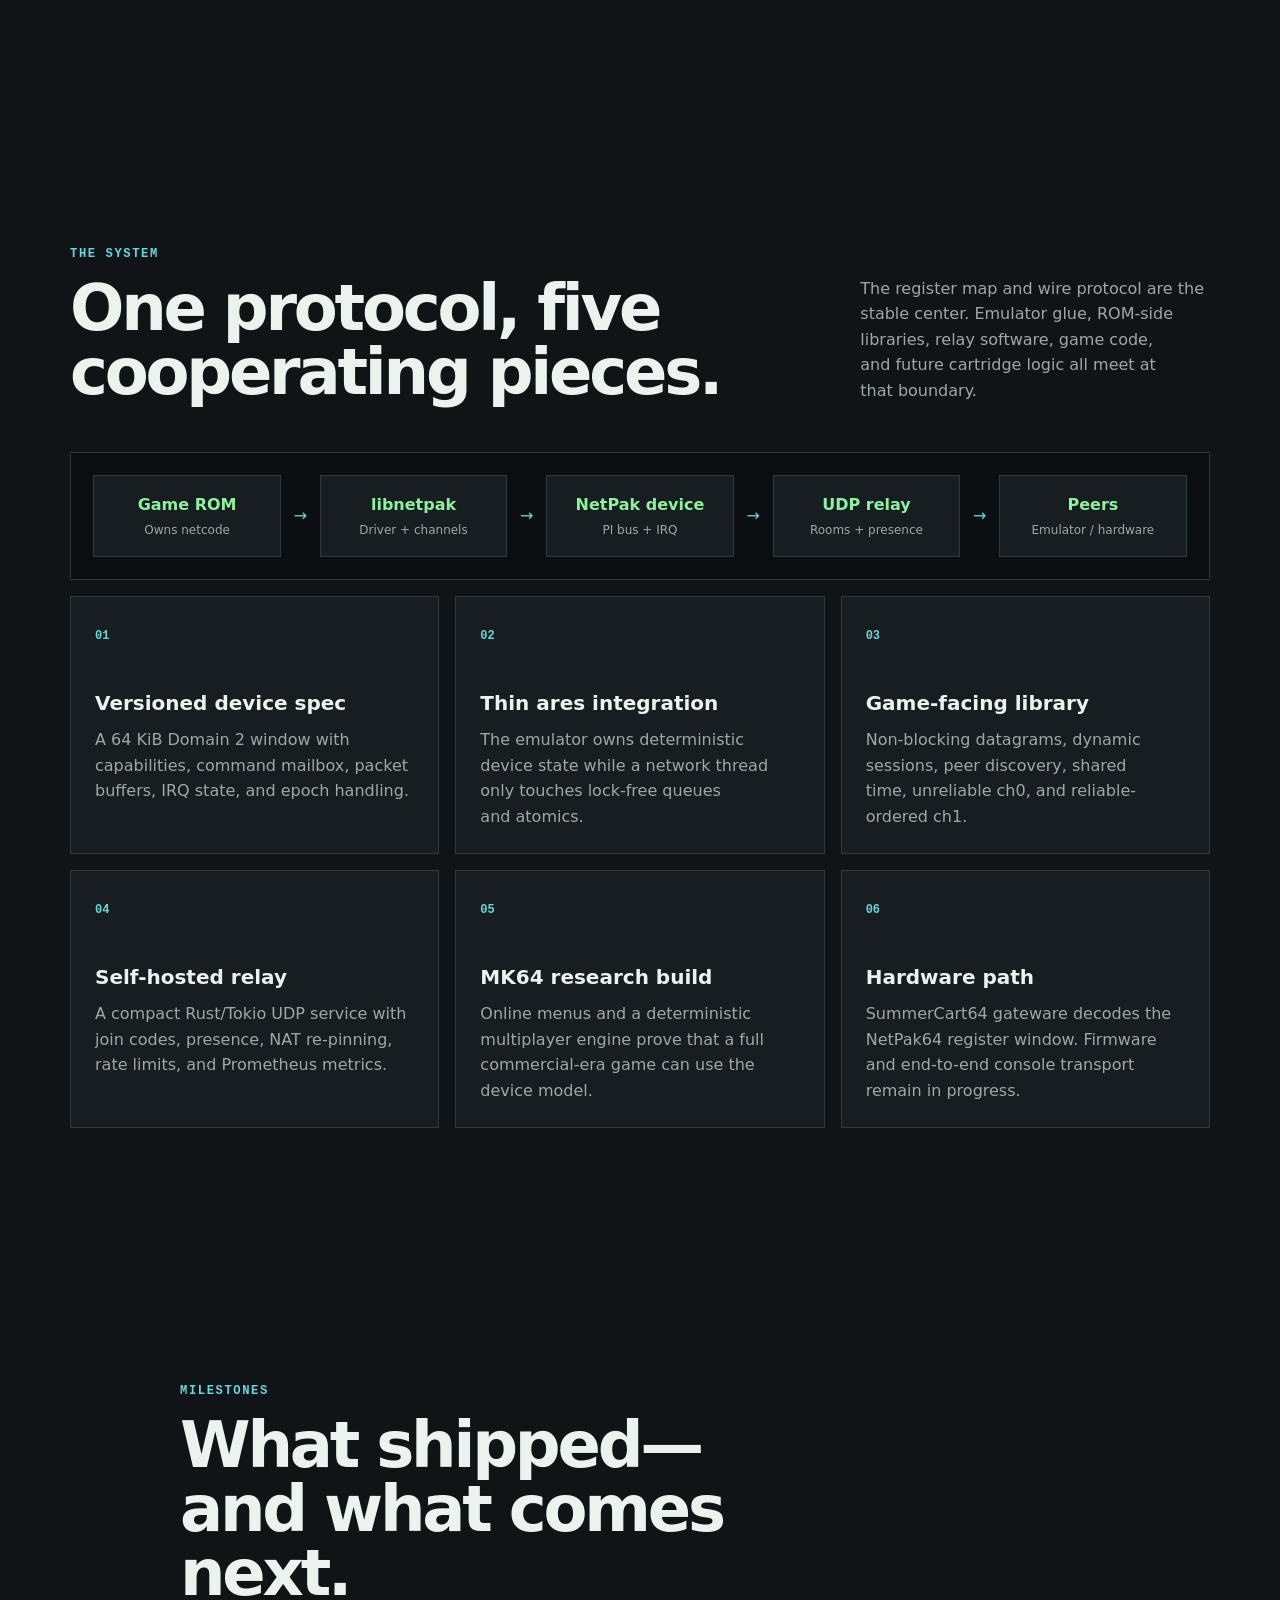
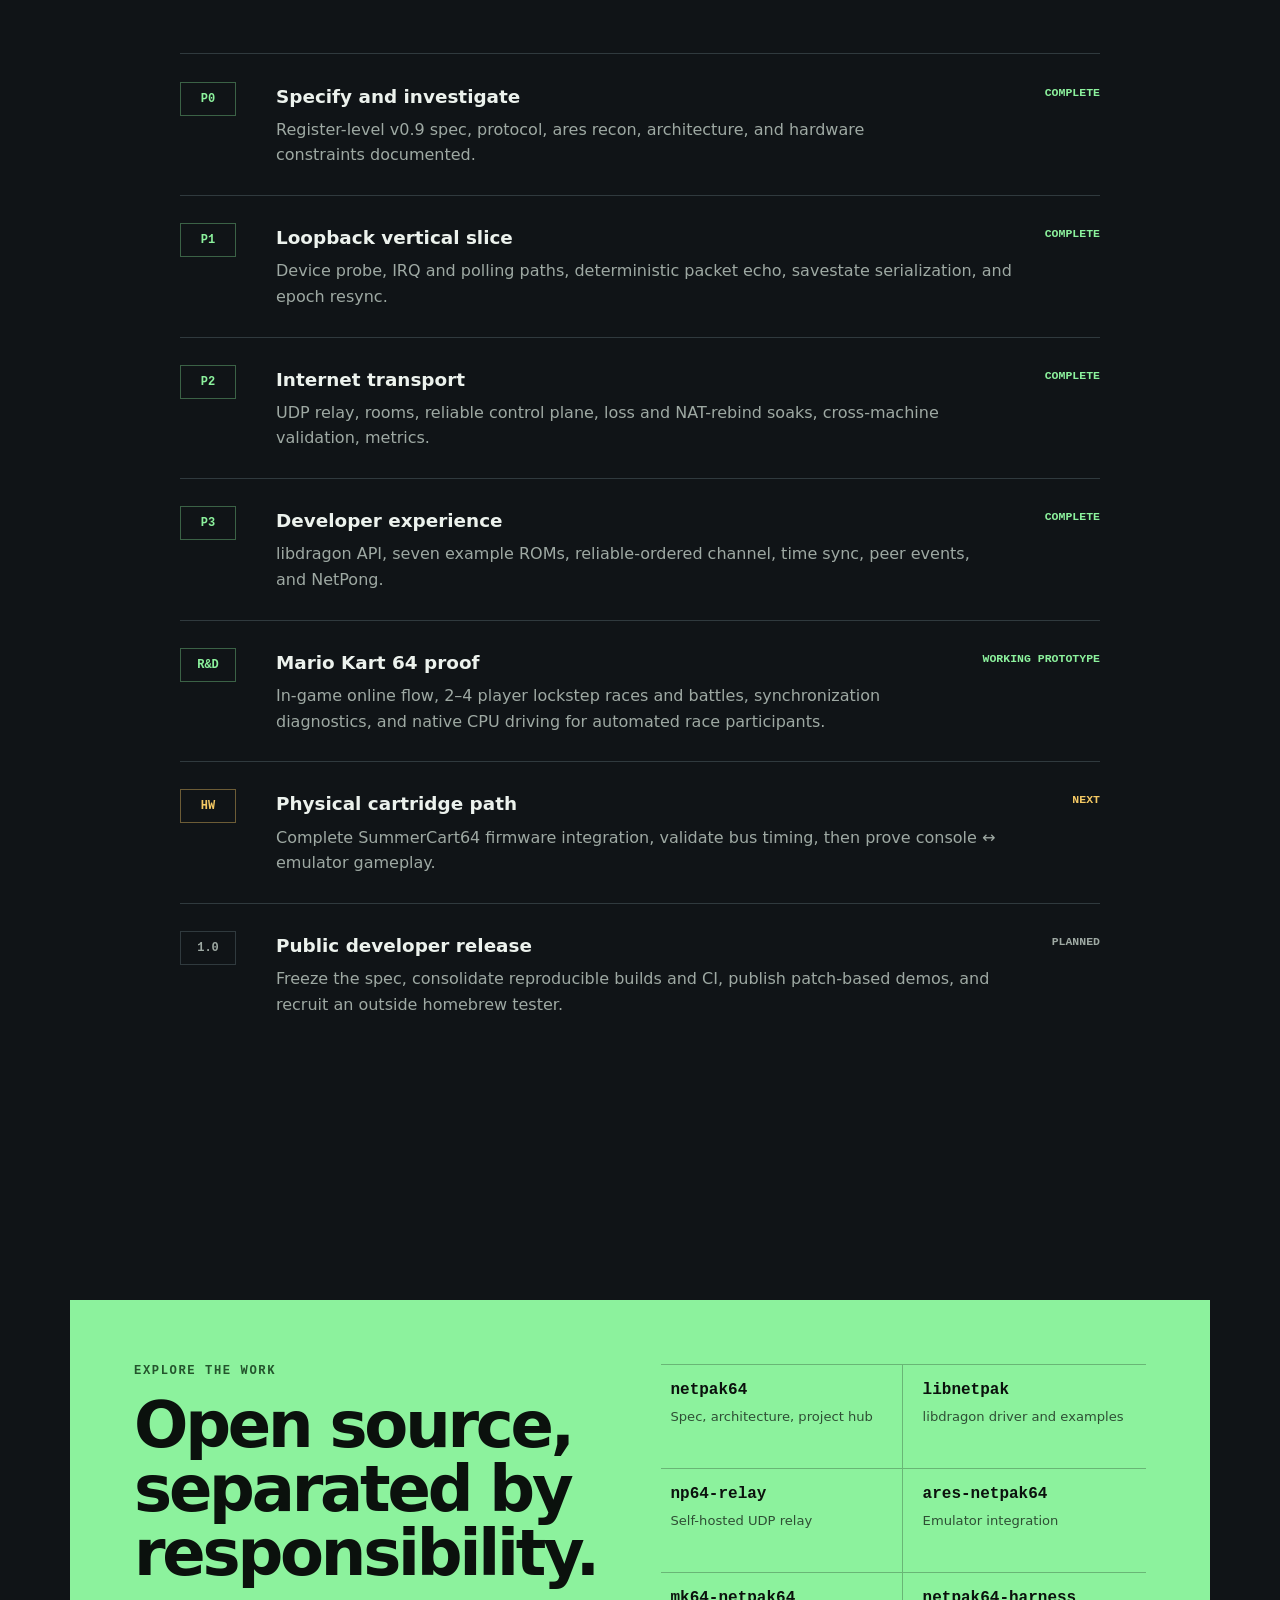
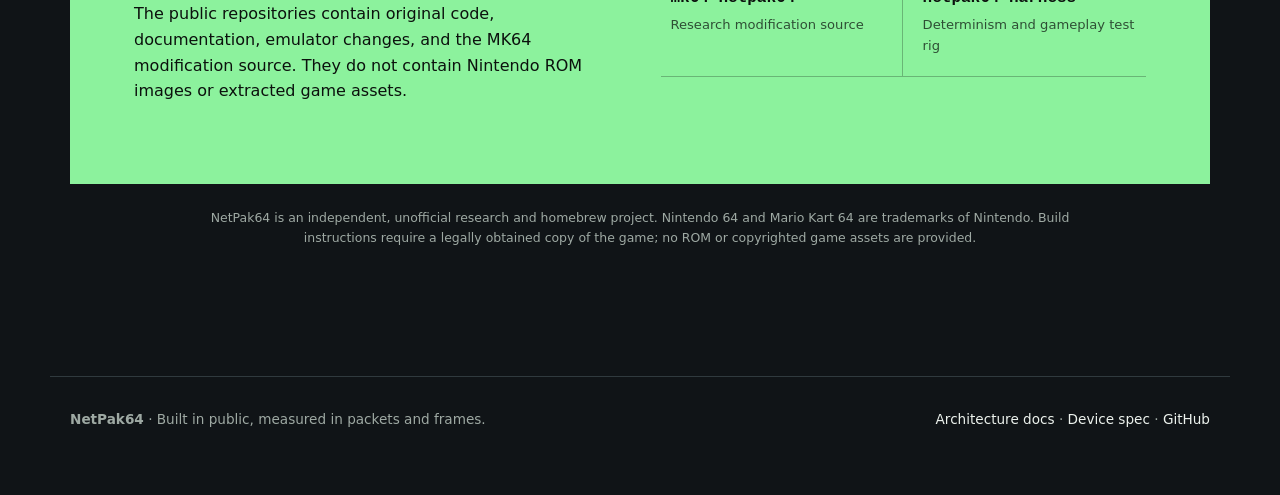
==== commit eb972a43: "docs: feature v76 native-AI race demo" ====
--- a/docs/index.html
+++ b/docs/index.html
@@ -9,7 +9,7 @@
   <meta property="og:description" content="A memory-mapped N64 network device, from register-level spec to synchronized four-player gameplay.">
   <meta property="og:type" content="website">
   <meta property="og:url" content="https://jsuppe.github.io/netpak64/">
-  <meta property="og:image" content="https://jsuppe.github.io/netpak64/assets/media/four-player-battle.jpg">
+  <meta property="og:image" content="https://jsuppe.github.io/netpak64/assets/media/v76-native-ai-race.jpg">
   <meta name="twitter:card" content="summary_large_image">
   <title>NetPak64 — Networked Nintendo 64, from spec to gameplay</title>
   <link rel="stylesheet" href="assets/showcase.css">
@@ -55,22 +55,23 @@
       <div class="section-heading reveal"><div><p class="section-kicker">Working evidence</p><h2>From packet exchange to synchronized gameplay.</h2></div><p>These captures are unedited emulator output from separate ares instances communicating through the NetPak64 relay. No ROM image is distributed with this project.</p></div>
       <article class="featured-demo reveal">
         <div class="video-shell">
-          <video controls playsinline preload="metadata" poster="assets/media/four-player-battle.jpg"><source src="https://github.com/jsuppe/netpak64/releases/download/showcase-2026-10-12/netpak64-four-player-battle.mp4" type="video/mp4">Your browser cannot play this demo. <a href="https://github.com/jsuppe/netpak64/releases/tag/showcase-2026-10-12">Download it here</a>.</video>
-          <span class="video-label">Latest build · four independent instances</span>
+          <video controls playsinline preload="metadata" poster="assets/media/v76-native-ai-race.jpg"><source src="https://github.com/jsuppe/netpak64/releases/download/showcase-2026-10-12/netpak64-v76-native-ai-race.mp4" type="video/mp4">Your browser cannot play this demo. <a href="https://github.com/jsuppe/netpak64/releases/tag/showcase-2026-10-12">Download it here</a>.</video>
+          <span class="video-label">v76 · four independent instances</span>
         </div>
-        <div class="demo-copy"><p class="eyebrow">Featured demo</p><h3>Four-player battle, one shared simulation</h3><p>Each window runs a complete N64 instance. Inputs cross the relay and enter a deterministic lockstep ring; items, collisions, balloons, and standings remain identical on every peer.</p>
-          <ul class="check-list"><li>Public-room discovery and rotating hosts</li><li>Adaptive input delay derived from lobby latency</li><li>Per-frame divergence instrumentation</li><li>Peer loss converts the abandoned kart to a CPU driver</li></ul>
+        <div class="demo-copy"><p class="eyebrow">Featured demo</p><h3>Four native-AI racers, one shared simulation</h3><p>Each window runs a complete N64 instance. v76 delegates automated race participants to Mario Kart 64's course-aware CPU driver, replacing the prototype steering loop that repeatedly hit walls.</p>
+          <ul class="check-list"><li>3,732 shared frames compared with zero divergence</li><li>Course-aware cornering and off-track recovery</li><li>Bot state enters the same delayed lockstep ring as human input</li><li>Human racers remain controller-driven</li></ul>
         </div>
       </article>
       <div class="demo-grid">
+        <article class="demo-card reveal"><video controls playsinline preload="metadata" poster="assets/media/four-player-battle.jpg"><source src="https://github.com/jsuppe/netpak64/releases/download/showcase-2026-10-12/netpak64-four-player-battle.mp4" type="video/mp4"></video><div><p class="eyebrow">Current battle proof</p><h3>Four-player battle</h3><p>Four complete N64 instances exchange inputs through the relay while items, collisions, balloons, and standings stay identical on every peer.</p></div></article>
         <article class="demo-card reveal"><video controls playsinline preload="metadata" poster="assets/media/two-player-race.jpg"><source src="https://github.com/jsuppe/netpak64/releases/download/showcase-2026-10-12/netpak64-two-player-lockstep.mp4" type="video/mp4"></video><div><p class="eyebrow">Development proof</p><h3>Two-player lockstep race</h3><p>An earlier instrumented build visualizes each peer’s locally generated controller input while both simulations remain synchronized.</p></div></article>
         <article class="demo-card reveal"><video controls playsinline preload="metadata" poster="assets/media/lobby-flow.jpg"><source src="https://github.com/jsuppe/netpak64/releases/download/showcase-2026-10-12/netpak64-lobby-flow.mp4" type="video/mp4"></video><div><p class="eyebrow">Product flow</p><h3>Host, find, join, race</h3><p>The modified game adds an online menu, room codes, public game discovery, player names, lobby presence, and coordinated start.</p></div></article>
       </div>
     </section>
 
     <section class="section outcomes" aria-labelledby="outcomes-title">
-      <div class="section-heading reveal"><div><p class="section-kicker">What was achieved</p><h2 id="outcomes-title">A complete vertical slice.</h2></div><p>Measured results from the July 2026 development campaign. These are engineering checkpoints, not synthetic product claims.</p></div>
-      <div class="metric-grid"><article class="metric reveal"><strong>115k+</strong><span>host-side device checks passing</span></article><article class="metric reveal"><strong>200 / 200</strong><span>cross-machine latency samples delivered</span></article><article class="metric reveal"><strong>20%</strong><span>bidirectional loss survived by reliable ch1</span></article><article class="metric reveal"><strong>8 / 8</strong><span>deterministic emulator campaign instances</span></article></div>
+      <div class="section-heading reveal"><div><p class="section-kicker">What was achieved</p><h2 id="outcomes-title">A complete vertical slice.</h2></div><p>Measured results from the July and October 2026 development campaigns. These are engineering checkpoints, not synthetic product claims.</p></div>
+      <div class="metric-grid"><article class="metric reveal"><strong>115k+</strong><span>host-side device checks passing</span></article><article class="metric reveal"><strong>200 / 200</strong><span>cross-machine latency samples delivered</span></article><article class="metric reveal"><strong>20%</strong><span>bidirectional loss survived by reliable ch1</span></article><article class="metric reveal"><strong>3,732</strong><span>v76 four-peer frames with zero divergence</span></article></div>
       <div class="evidence-note reveal"><p><strong>Cross-machine result:</strong> arm64 macOS ↔ x86-64 Linux over Tailscale, with 0 lost samples and an 11.9 ms average relay RTT.</p><a class="text-link" href="https://github.com/jsuppe/netpak64/blob/master/ROADMAP.md">Read the test record <span aria-hidden="true">→</span></a></div>
     </section>
 
@@ -94,7 +95,7 @@
         <li class="done reveal"><span>P1</span><div><h3>Loopback vertical slice</h3><p>Device probe, IRQ and polling paths, deterministic packet echo, savestate serialization, and epoch resync.</p></div><b>Complete</b></li>
         <li class="done reveal"><span>P2</span><div><h3>Internet transport</h3><p>UDP relay, rooms, reliable control plane, loss and NAT-rebind soaks, cross-machine validation, metrics.</p></div><b>Complete</b></li>
         <li class="done reveal"><span>P3</span><div><h3>Developer experience</h3><p>libdragon API, seven example ROMs, reliable-ordered channel, time sync, peer events, and NetPong.</p></div><b>Complete</b></li>
-        <li class="done reveal"><span>R&amp;D</span><div><h3>Mario Kart 64 proof</h3><p>In-game online flow and 2–4 player lockstep races and battles with synchronization diagnostics.</p></div><b>Working prototype</b></li>
+        <li class="done reveal"><span>R&amp;D</span><div><h3>Mario Kart 64 proof</h3><p>In-game online flow, 2–4 player lockstep races and battles, synchronization diagnostics, and native CPU driving for automated race participants.</p></div><b>Working prototype</b></li>
         <li class="active reveal"><span>HW</span><div><h3>Physical cartridge path</h3><p>Complete SummerCart64 firmware integration, validate bus timing, then prove console ↔ emulator gameplay.</p></div><b>Next</b></li>
         <li class="future reveal"><span>1.0</span><div><h3>Public developer release</h3><p>Freeze the spec, consolidate reproducible builds and CI, publish patch-based demos, and recruit an outside homebrew tester.</p></div><b>Planned</b></li>
       </ol>
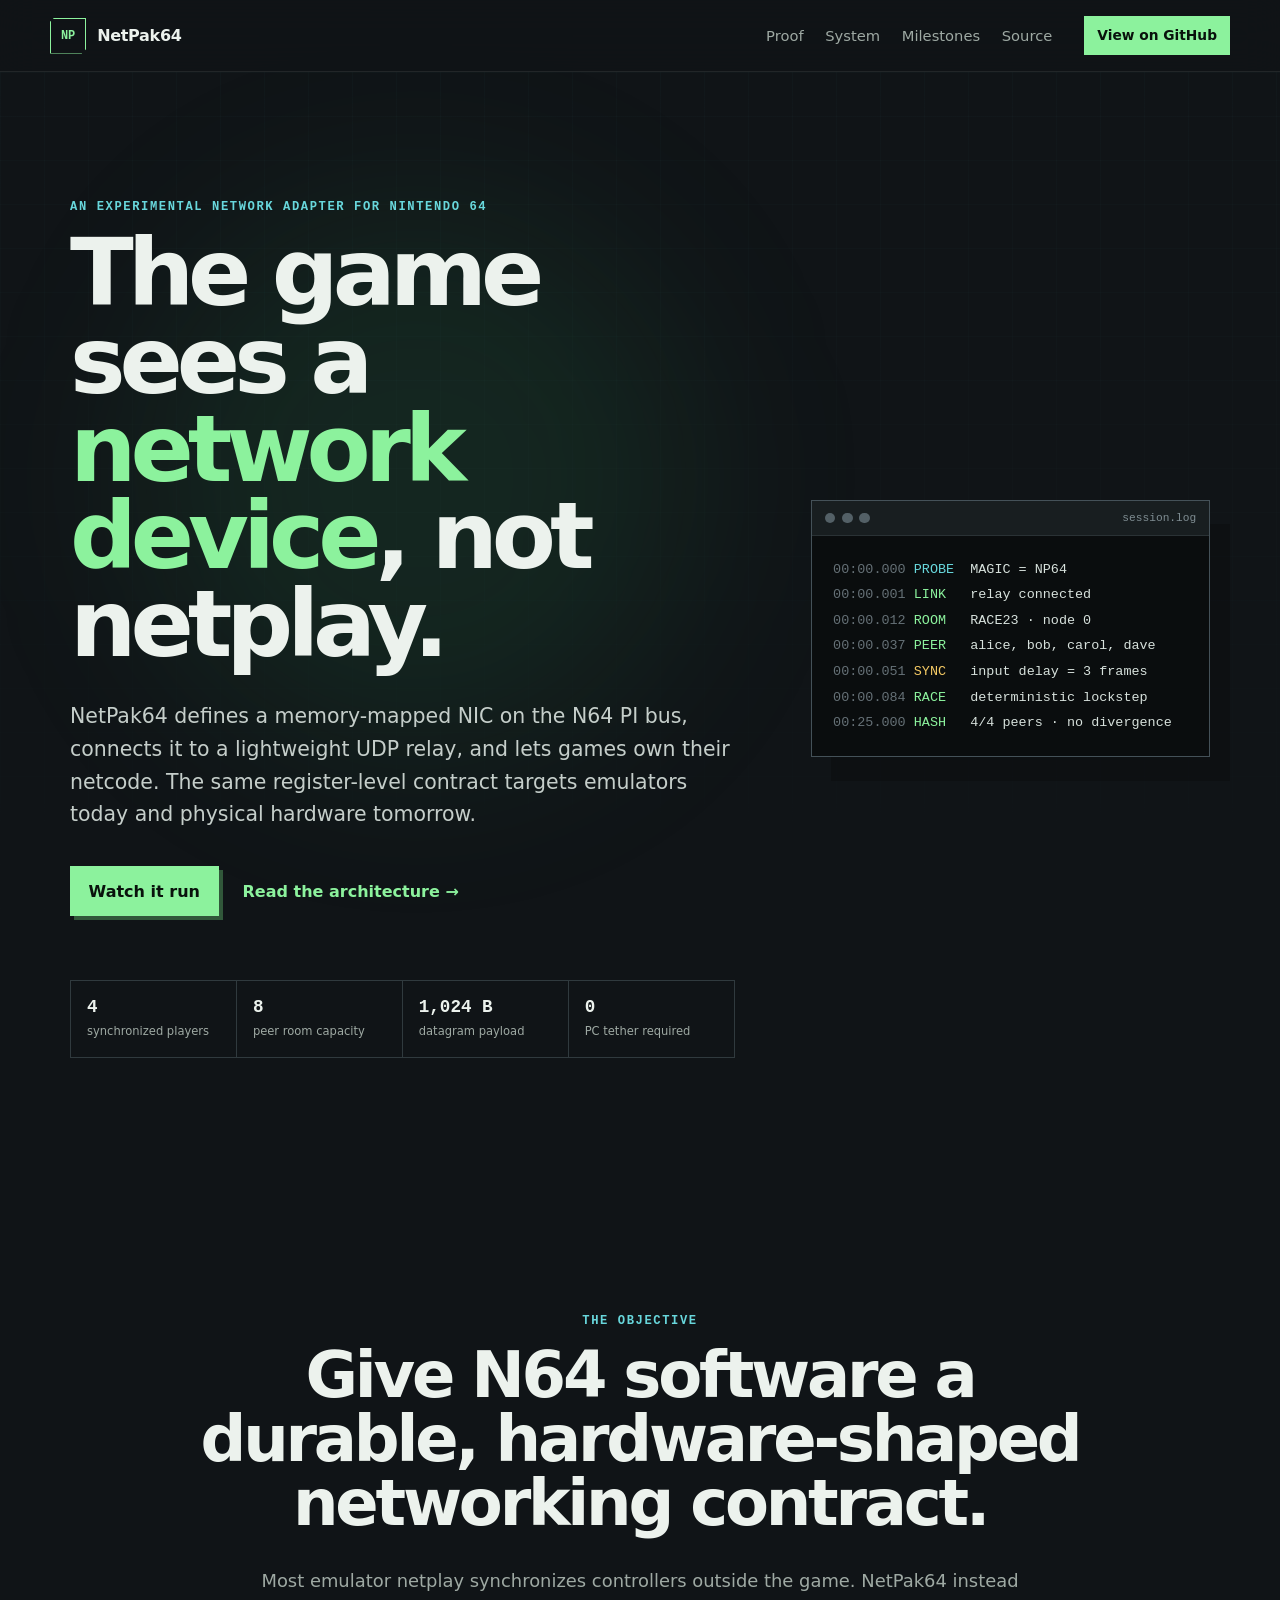
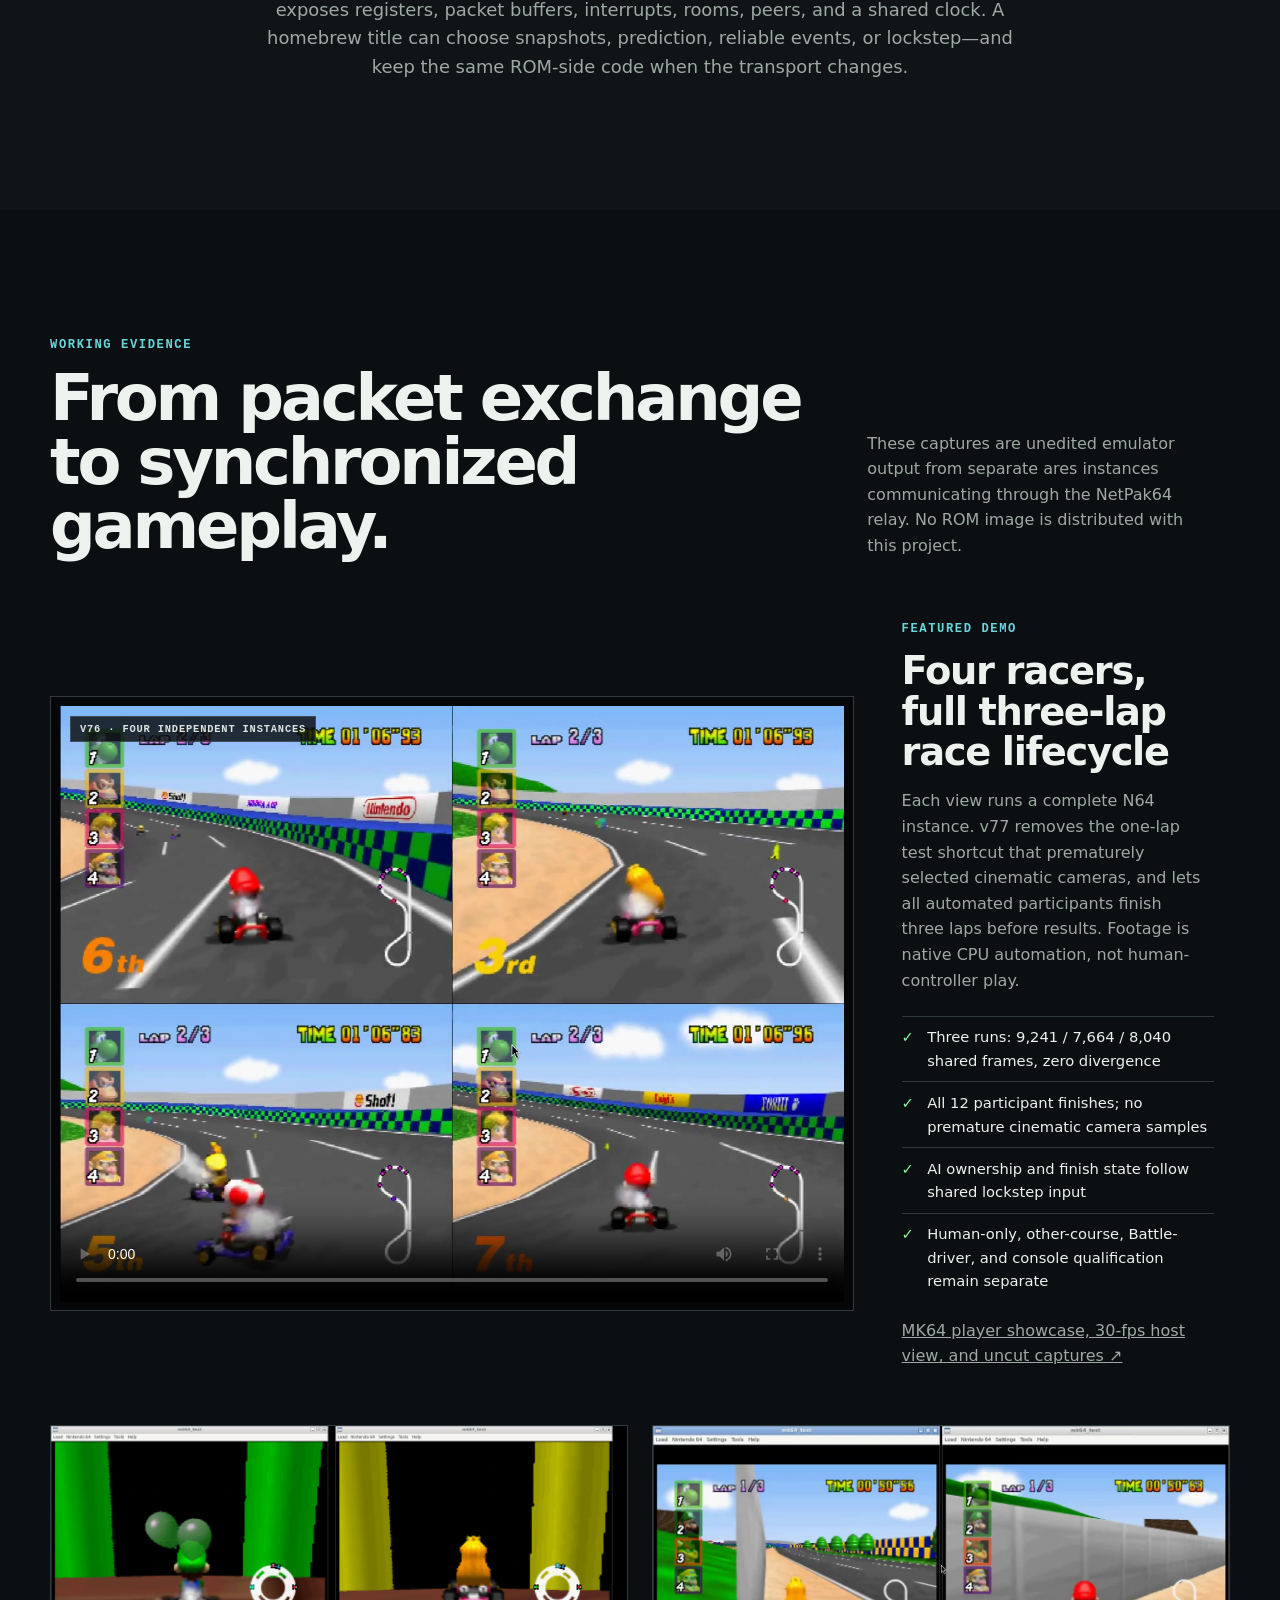
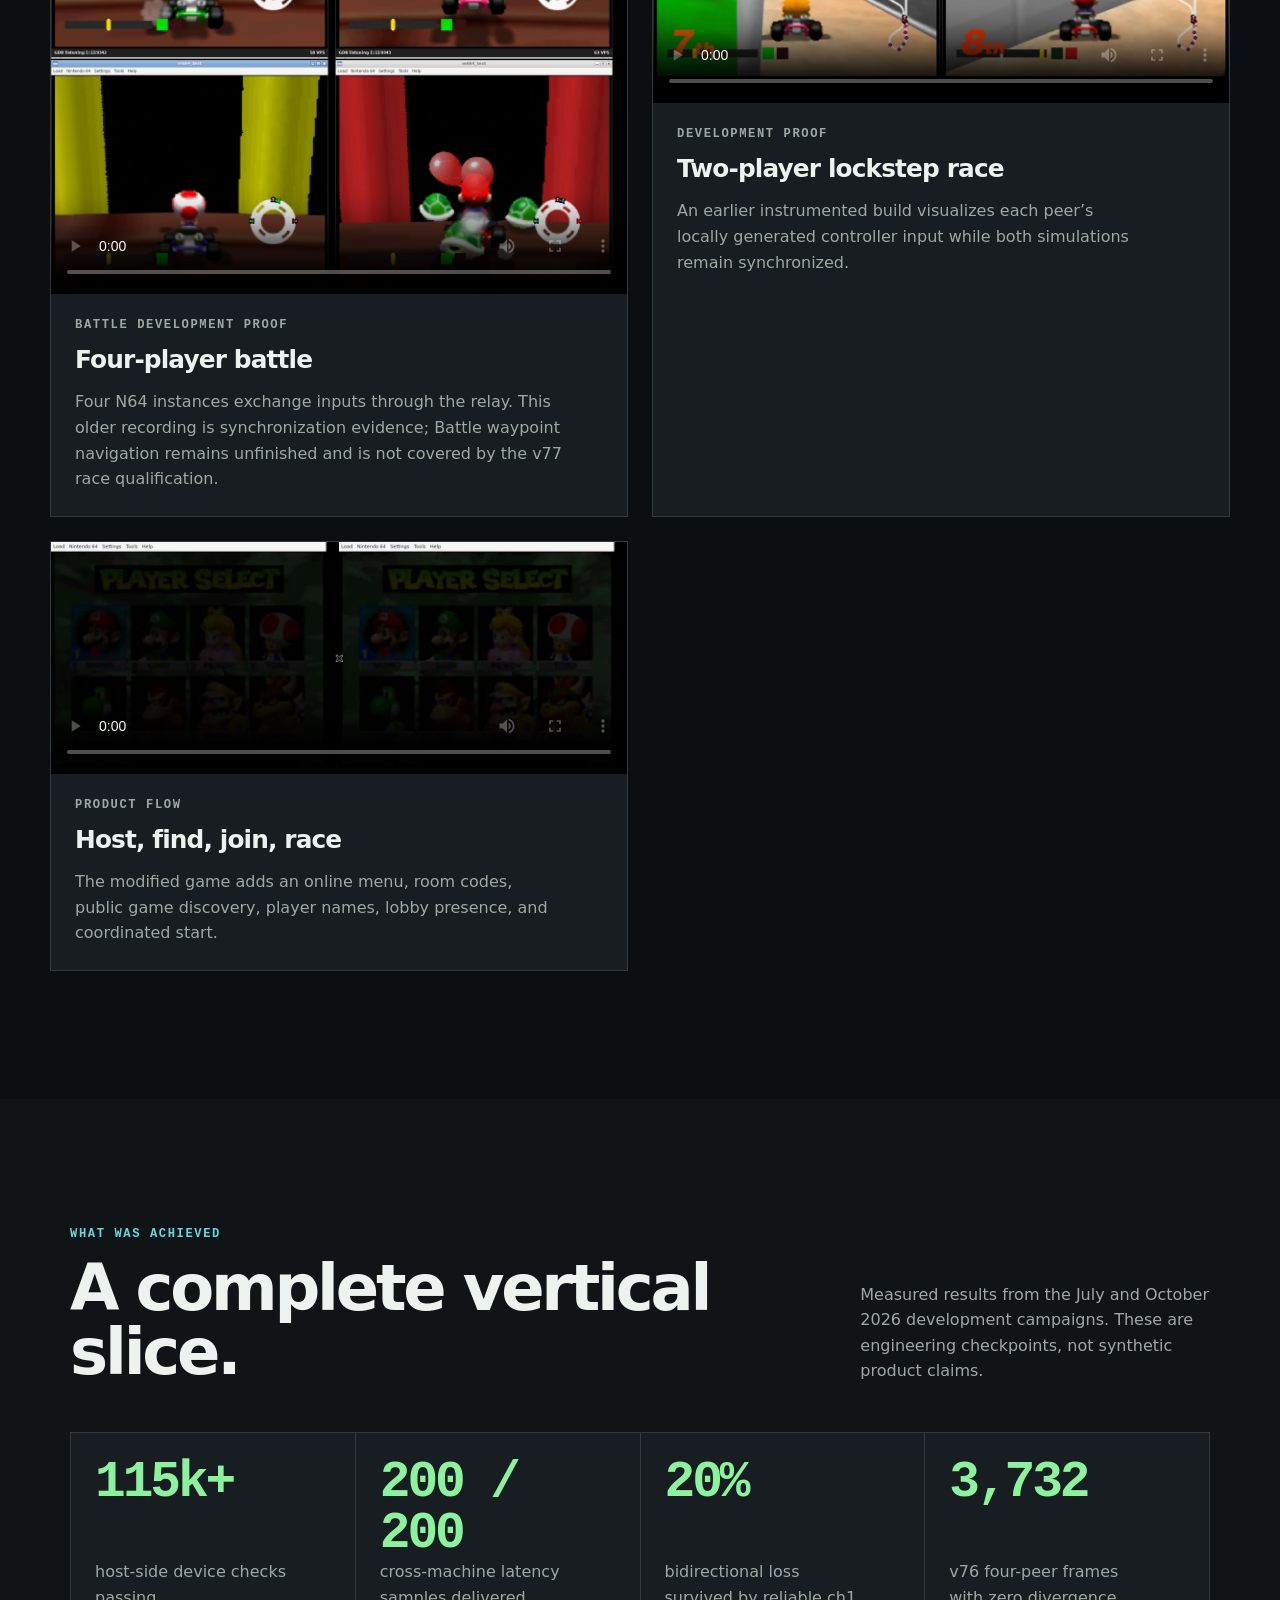
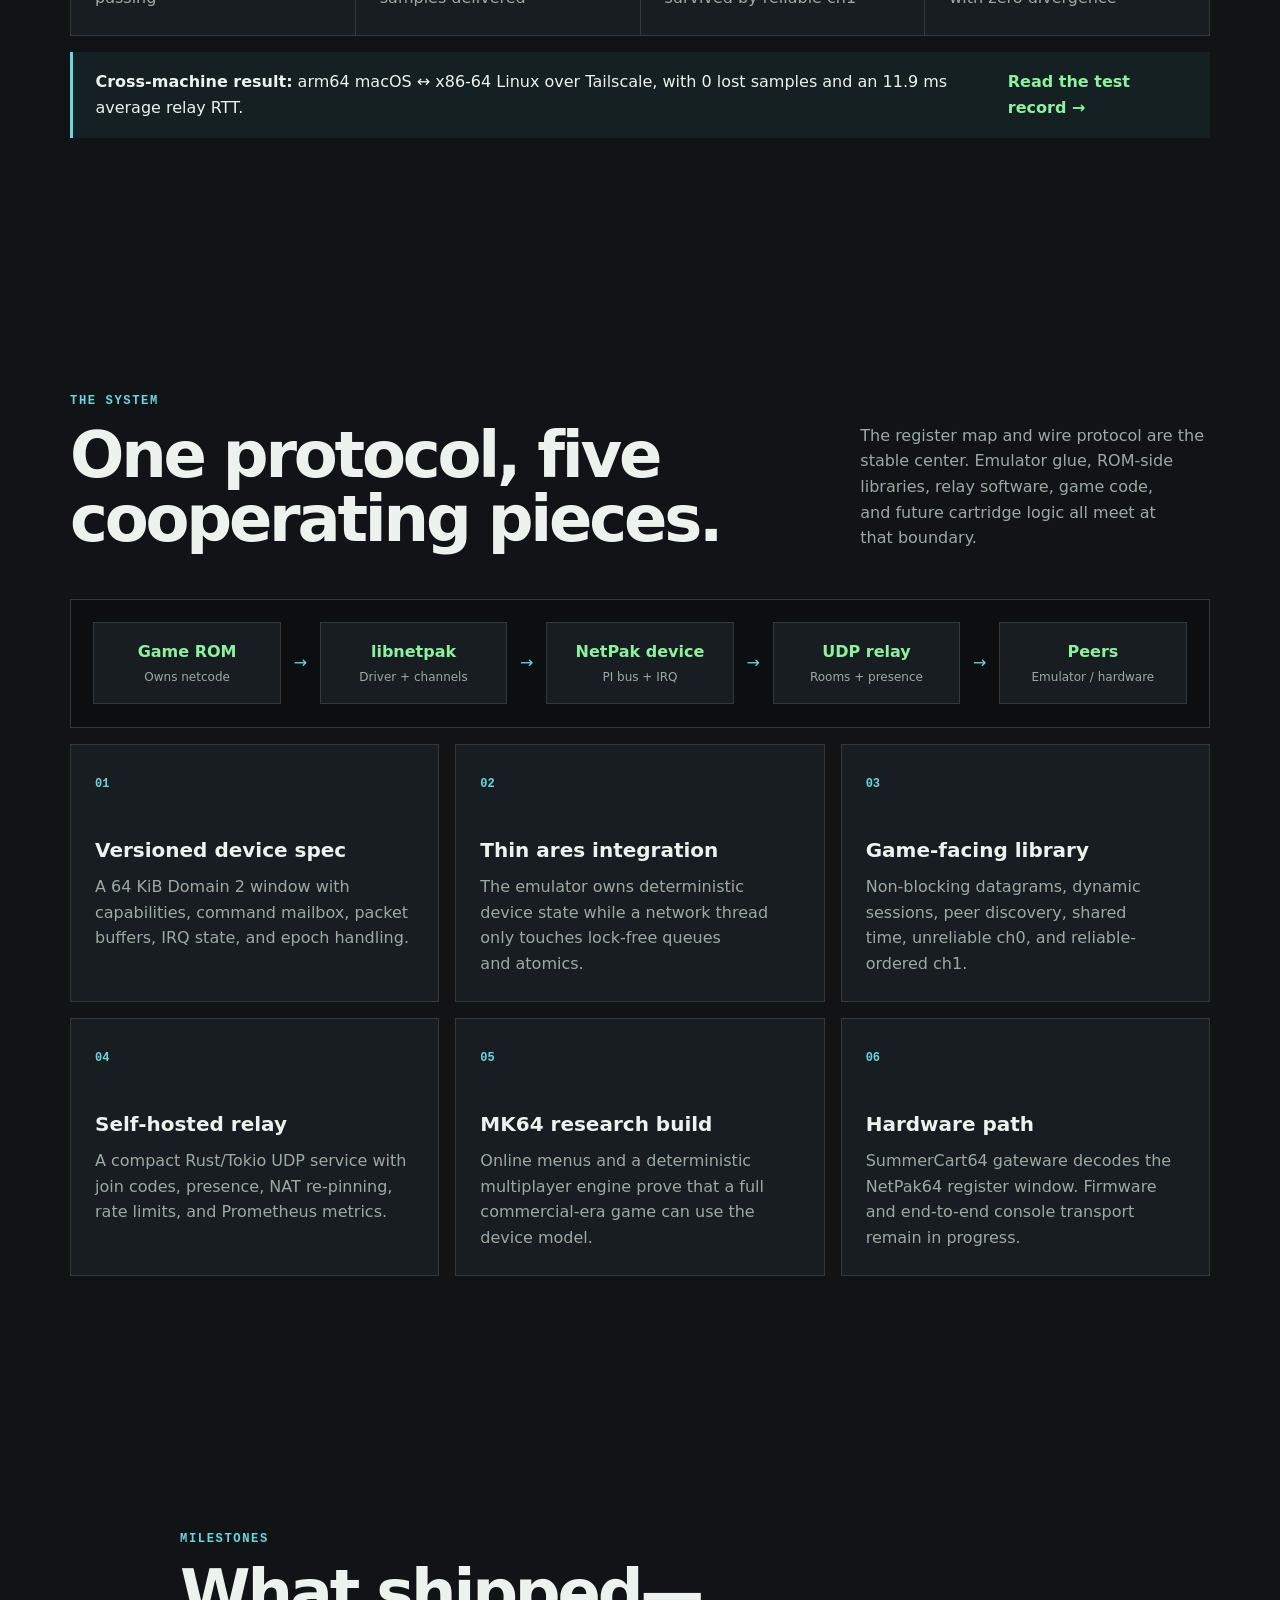
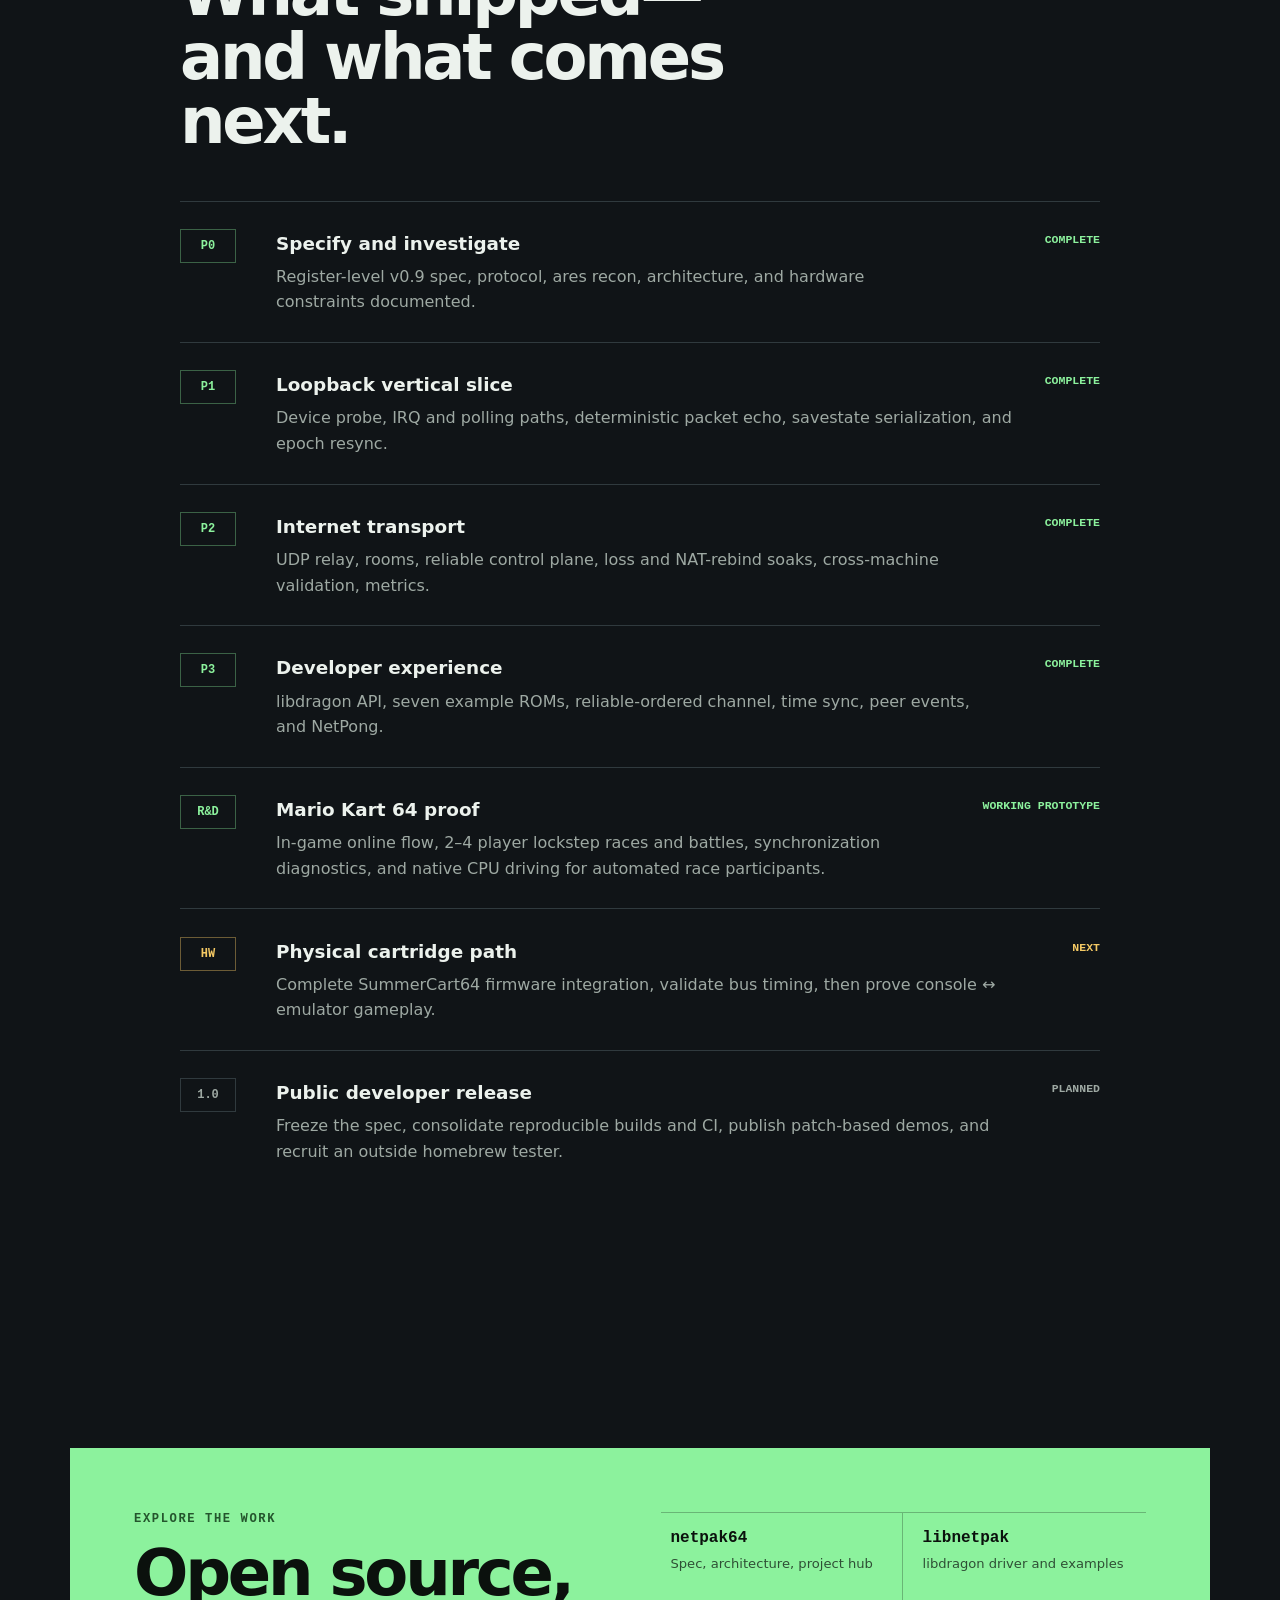
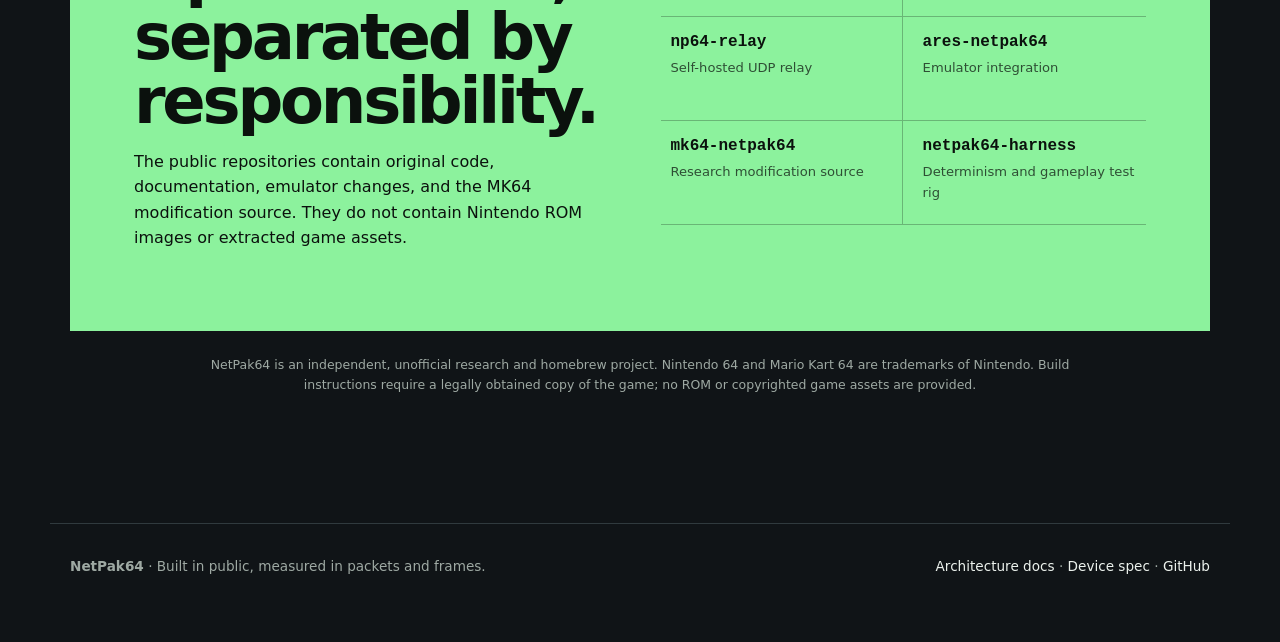
==== commit ebc7ec4a: "docs: replace race showcase with qualified v77 three-lap demo" ====
--- a/docs/index.html
+++ b/docs/index.html
@@ -9,7 +9,7 @@
   <meta property="og:description" content="A memory-mapped N64 network device, from register-level spec to synchronized four-player gameplay.">
   <meta property="og:type" content="website">
   <meta property="og:url" content="https://jsuppe.github.io/netpak64/">
-  <meta property="og:image" content="https://jsuppe.github.io/netpak64/assets/media/v76-native-ai-race.jpg">
+  <meta property="og:image" content="https://jsuppe.github.io/netpak64/assets/media/v77-three-lap-race.jpg">
   <meta name="twitter:card" content="summary_large_image">
   <title>NetPak64 — Networked Nintendo 64, from spec to gameplay</title>
   <link rel="stylesheet" href="assets/showcase.css">
@@ -55,15 +55,15 @@
       <div class="section-heading reveal"><div><p class="section-kicker">Working evidence</p><h2>From packet exchange to synchronized gameplay.</h2></div><p>These captures are unedited emulator output from separate ares instances communicating through the NetPak64 relay. No ROM image is distributed with this project.</p></div>
       <article class="featured-demo reveal">
         <div class="video-shell">
-          <video controls playsinline preload="metadata" poster="assets/media/v76-native-ai-race.jpg"><source src="https://github.com/jsuppe/netpak64/releases/download/showcase-2026-10-12/netpak64-v76-native-ai-race.mp4" type="video/mp4">Your browser cannot play this demo. <a href="https://github.com/jsuppe/netpak64/releases/tag/showcase-2026-10-12">Download it here</a>.</video>
+          <video controls playsinline preload="metadata" poster="assets/media/v77-three-lap-race.jpg"><source src="https://github.com/jsuppe/netpak64/releases/download/showcase-v77/netpak64-v77-four-peer-race.mp4" type="video/mp4">Your browser cannot play this demo. <a href="https://github.com/jsuppe/netpak64/releases/tag/showcase-v77">Download it here</a>.</video>
           <span class="video-label">v76 · four independent instances</span>
         </div>
-        <div class="demo-copy"><p class="eyebrow">Featured demo</p><h3>Four native-AI racers, one shared simulation</h3><p>Each window runs a complete N64 instance. v76 delegates automated race participants to Mario Kart 64's course-aware CPU driver, replacing the prototype steering loop that repeatedly hit walls.</p>
-          <ul class="check-list"><li>3,732 shared frames compared with zero divergence</li><li>Course-aware cornering and off-track recovery</li><li>Bot state enters the same delayed lockstep ring as human input</li><li>Human racers remain controller-driven</li></ul>
+        <div class="demo-copy"><p class="eyebrow">Featured demo</p><h3>Four racers, full three-lap race lifecycle</h3><p>Each view runs a complete N64 instance. v77 removes the one-lap test shortcut that prematurely selected cinematic cameras, and lets all automated participants finish three laps before results. Footage is native CPU automation, not human-controller play.</p>
+          <ul class="check-list"><li>Three runs: 9,241 / 7,664 / 8,040 shared frames, zero divergence</li><li>All 12 participant finishes; no premature cinematic camera samples</li><li>AI ownership and finish state follow shared lockstep input</li><li>Human-only, other-course, Battle-driver, and console qualification remain separate</li></ul><p><a href="https://jsuppe.github.io/mk64-online/">MK64 player showcase, 30-fps host view, and uncut captures ↗</a></p>
         </div>
       </article>
       <div class="demo-grid">
-        <article class="demo-card reveal"><video controls playsinline preload="metadata" poster="assets/media/four-player-battle.jpg"><source src="https://github.com/jsuppe/netpak64/releases/download/showcase-2026-10-12/netpak64-four-player-battle.mp4" type="video/mp4"></video><div><p class="eyebrow">Current battle proof</p><h3>Four-player battle</h3><p>Four complete N64 instances exchange inputs through the relay while items, collisions, balloons, and standings stay identical on every peer.</p></div></article>
+        <article class="demo-card reveal"><video controls playsinline preload="metadata" poster="assets/media/four-player-battle.jpg"><source src="https://github.com/jsuppe/netpak64/releases/download/showcase-2026-10-12/netpak64-four-player-battle.mp4" type="video/mp4"></video><div><p class="eyebrow">Battle development proof</p><h3>Four-player battle</h3><p>Four N64 instances exchange inputs through the relay. This older recording is synchronization evidence; Battle waypoint navigation remains unfinished and is not covered by the v77 race qualification.</p></div></article>
         <article class="demo-card reveal"><video controls playsinline preload="metadata" poster="assets/media/two-player-race.jpg"><source src="https://github.com/jsuppe/netpak64/releases/download/showcase-2026-10-12/netpak64-two-player-lockstep.mp4" type="video/mp4"></video><div><p class="eyebrow">Development proof</p><h3>Two-player lockstep race</h3><p>An earlier instrumented build visualizes each peer’s locally generated controller input while both simulations remain synchronized.</p></div></article>
         <article class="demo-card reveal"><video controls playsinline preload="metadata" poster="assets/media/lobby-flow.jpg"><source src="https://github.com/jsuppe/netpak64/releases/download/showcase-2026-10-12/netpak64-lobby-flow.mp4" type="video/mp4"></video><div><p class="eyebrow">Product flow</p><h3>Host, find, join, race</h3><p>The modified game adds an online menu, room codes, public game discovery, player names, lobby presence, and coordinated start.</p></div></article>
       </div>
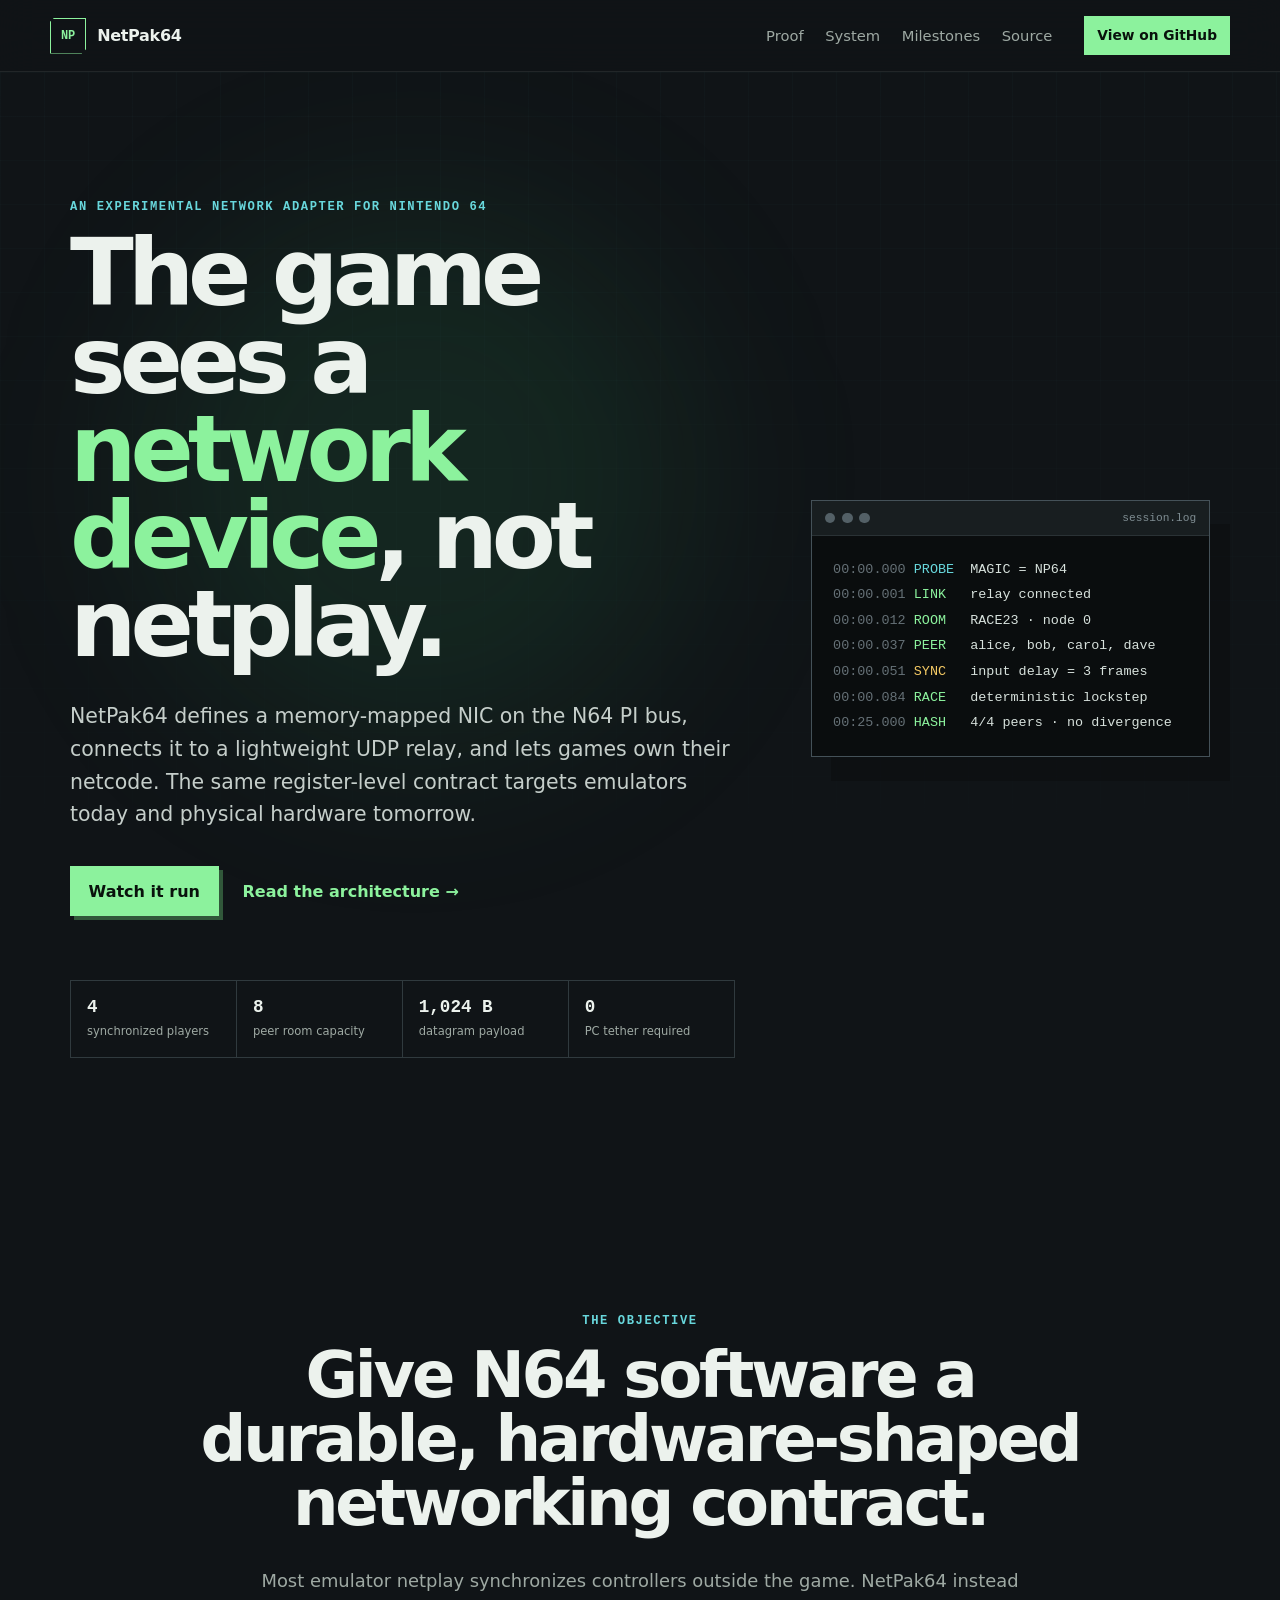
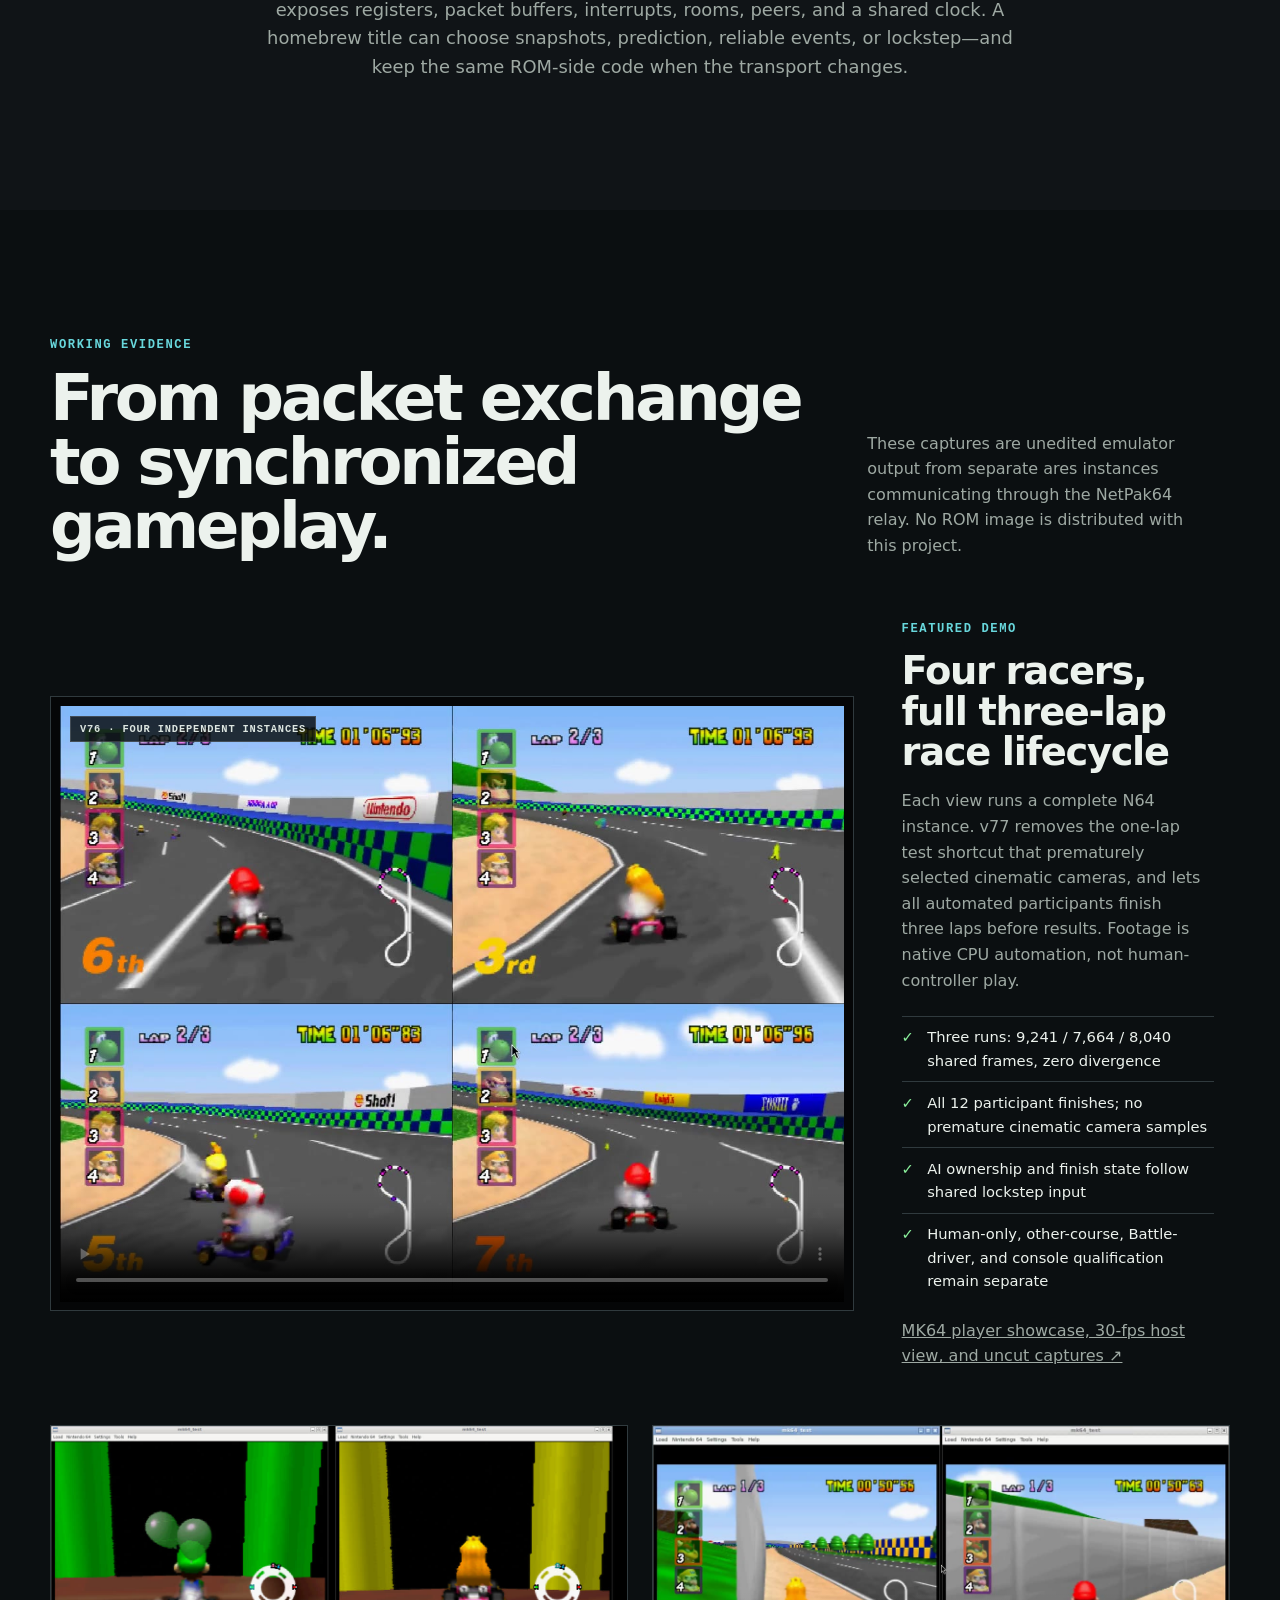
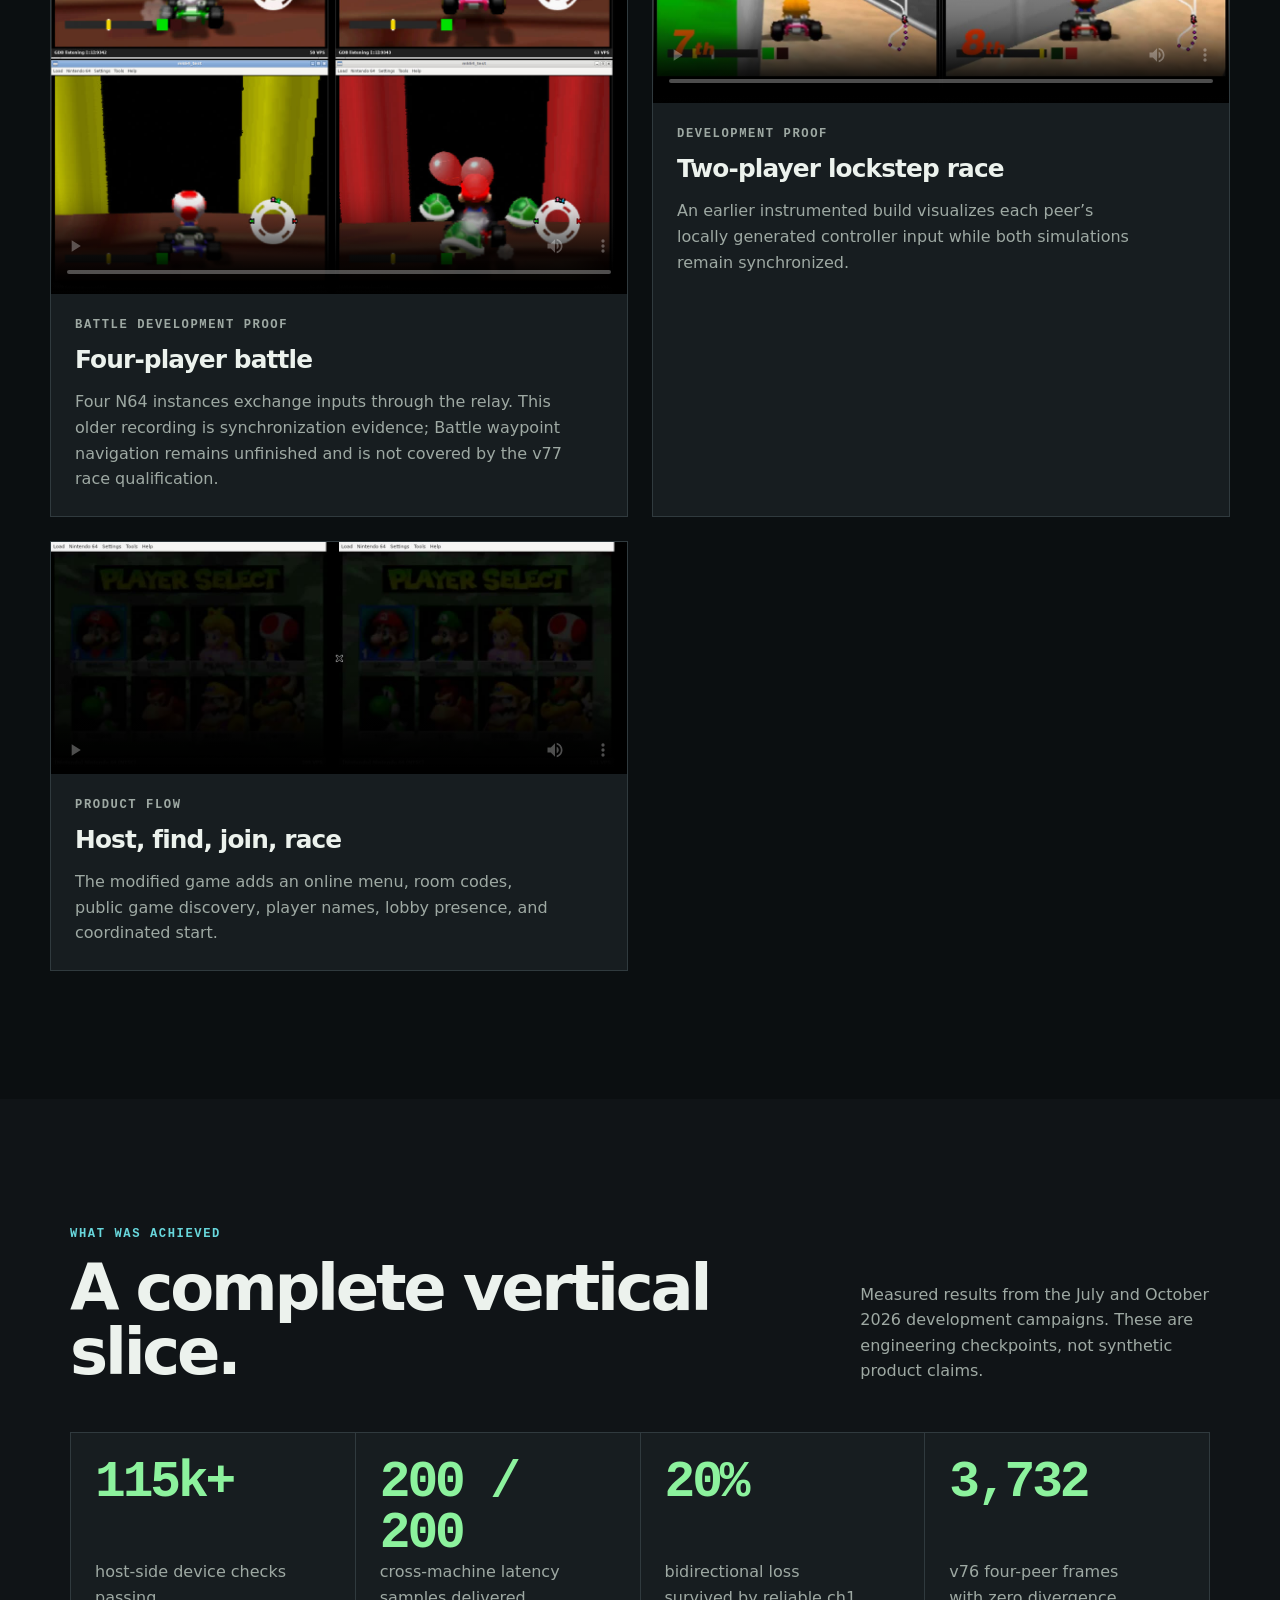
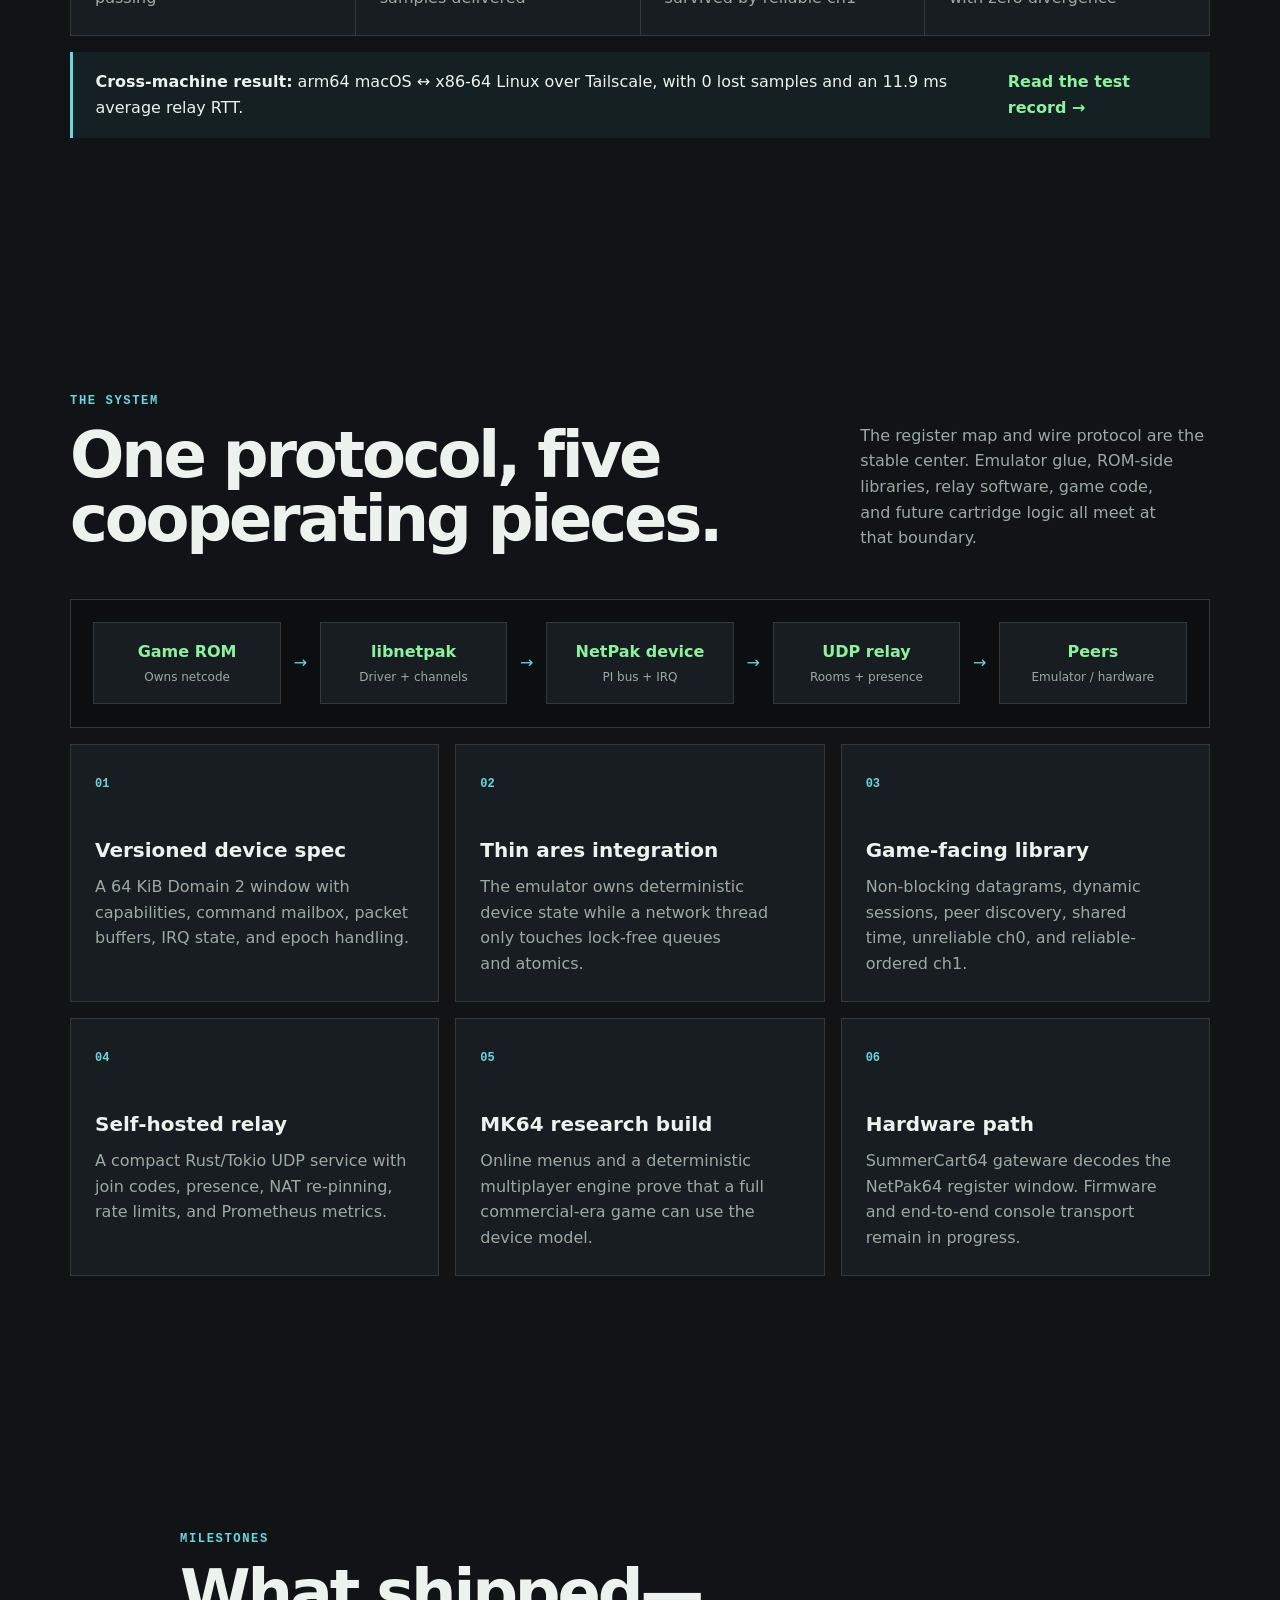
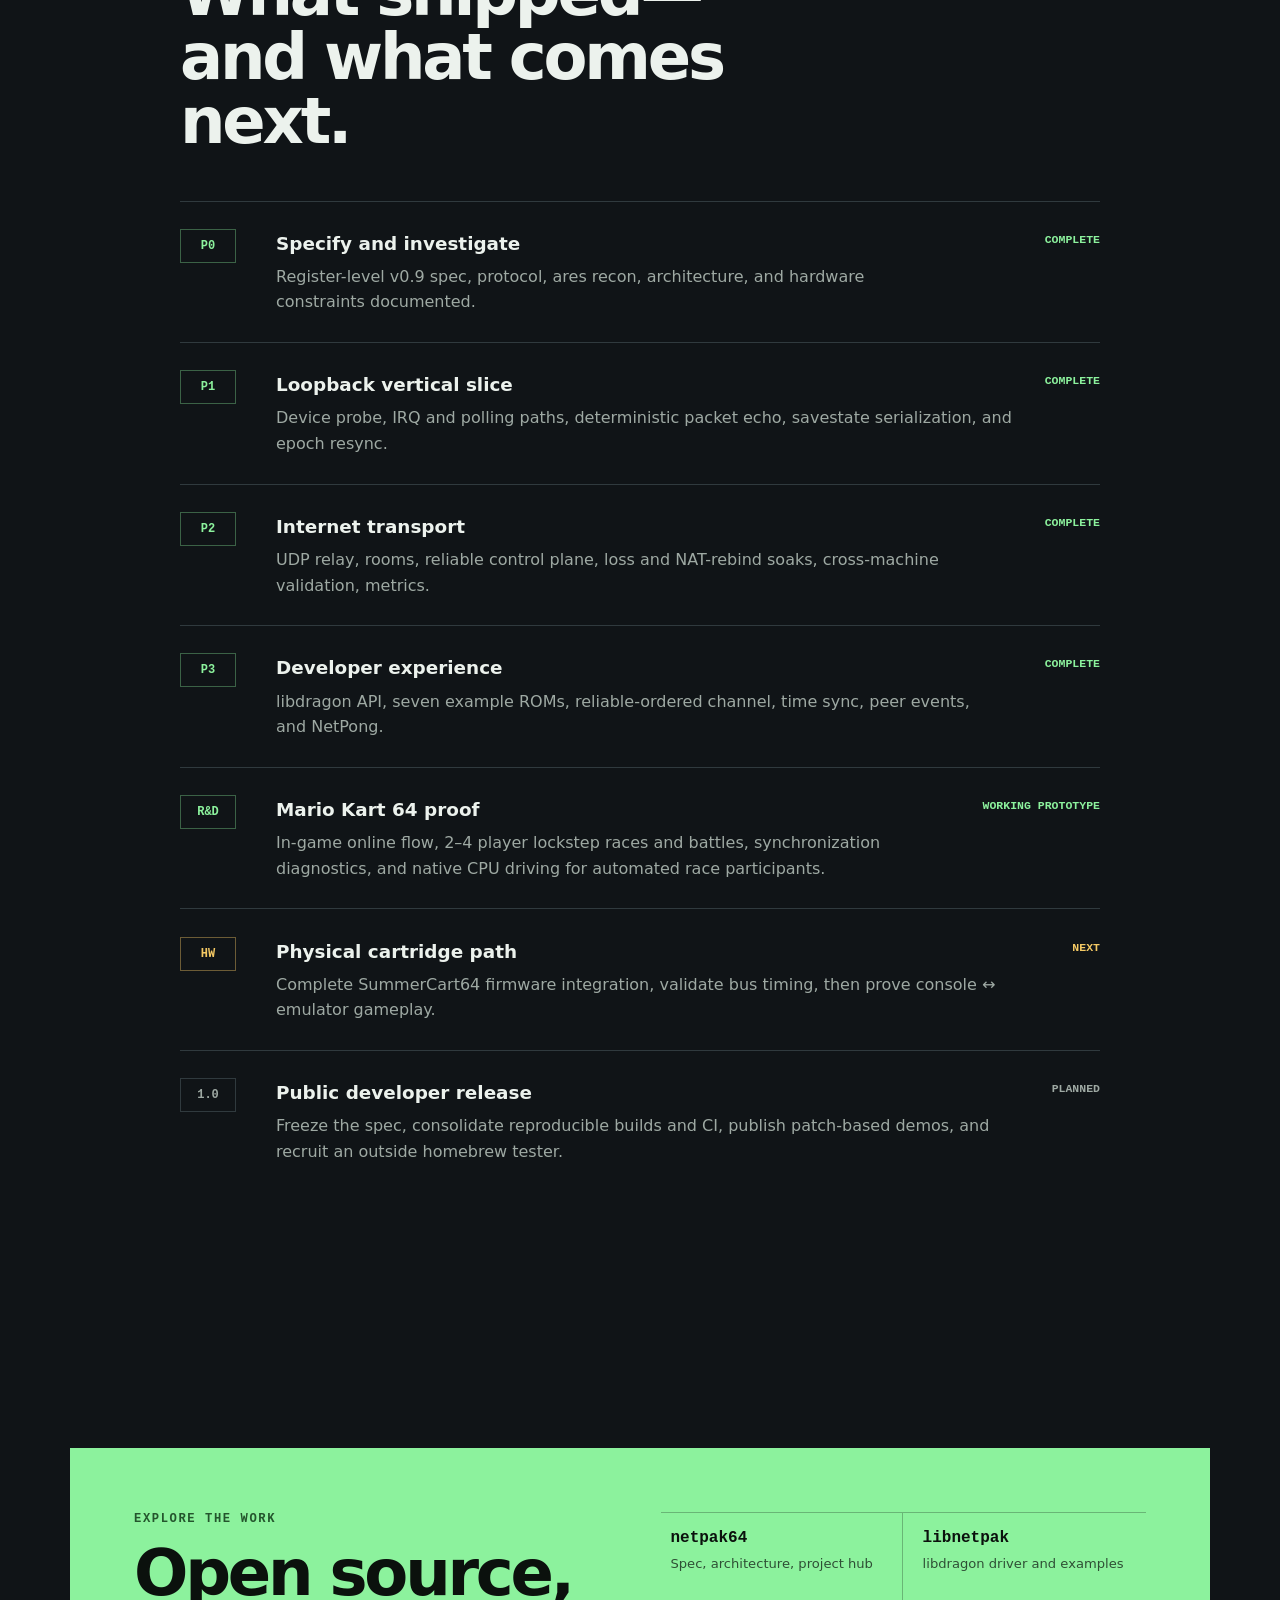
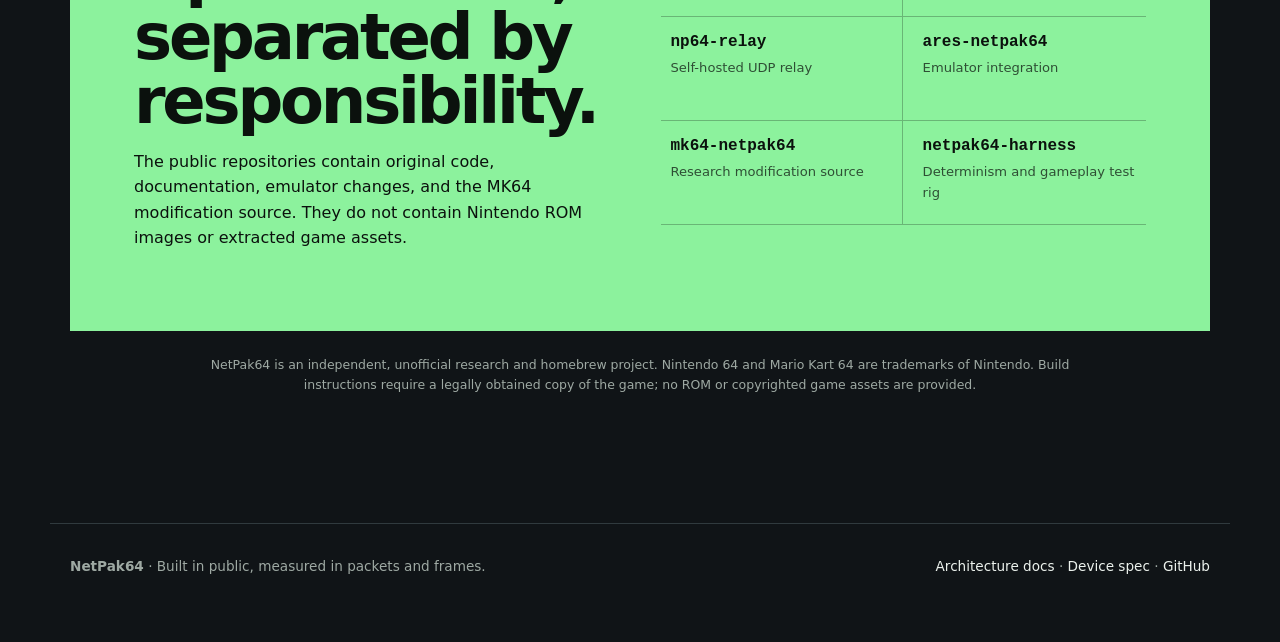
==== commit d65753ef: "fix: bound showcase hero decoration on mobile" ====
--- a/docs/index.html
+++ b/docs/index.html
@@ -12,7 +12,7 @@
   <meta property="og:image" content="https://jsuppe.github.io/netpak64/assets/media/v77-three-lap-race.jpg">
   <meta name="twitter:card" content="summary_large_image">
   <title>NetPak64 — Networked Nintendo 64, from spec to gameplay</title>
-  <link rel="stylesheet" href="assets/showcase.css">
+  <link rel="stylesheet" href="assets/showcase.css?v=77">
 </head>
 <body>
   <a class="skip-link" href="#main">Skip to content</a>
--- a/docs/assets/showcase.css
+++ b/docs/assets/showcase.css
@@ -106,6 +106,8 @@
 .reveal.visible { opacity: 1; transform: none; }
 @media (prefers-reduced-motion: reduce) { :root { scroll-behavior: auto; } .reveal { opacity: 1; transform: none; transition: none; } .button { transition: none; } }
 @media (max-width: 900px) {
+  .hero-grid { inset: 0; }
+  .hero::after { width: min(34rem,80vw); height: min(34rem,80vw); }
   nav { display: none; } .hero { grid-template-columns: 1fr; min-height: auto; } .hero-console { max-width: 620px; transform: none; }
   .featured-demo,.section-heading,.source-panel { grid-template-columns: 1fr; gap: 2rem; } .metric-grid { grid-template-columns: repeat(2,1fr); }
   .capability-grid { grid-template-columns: repeat(2,1fr); } .pipeline { grid-template-columns: 1fr; } .pipeline i { transform: rotate(90deg); text-align: center; }
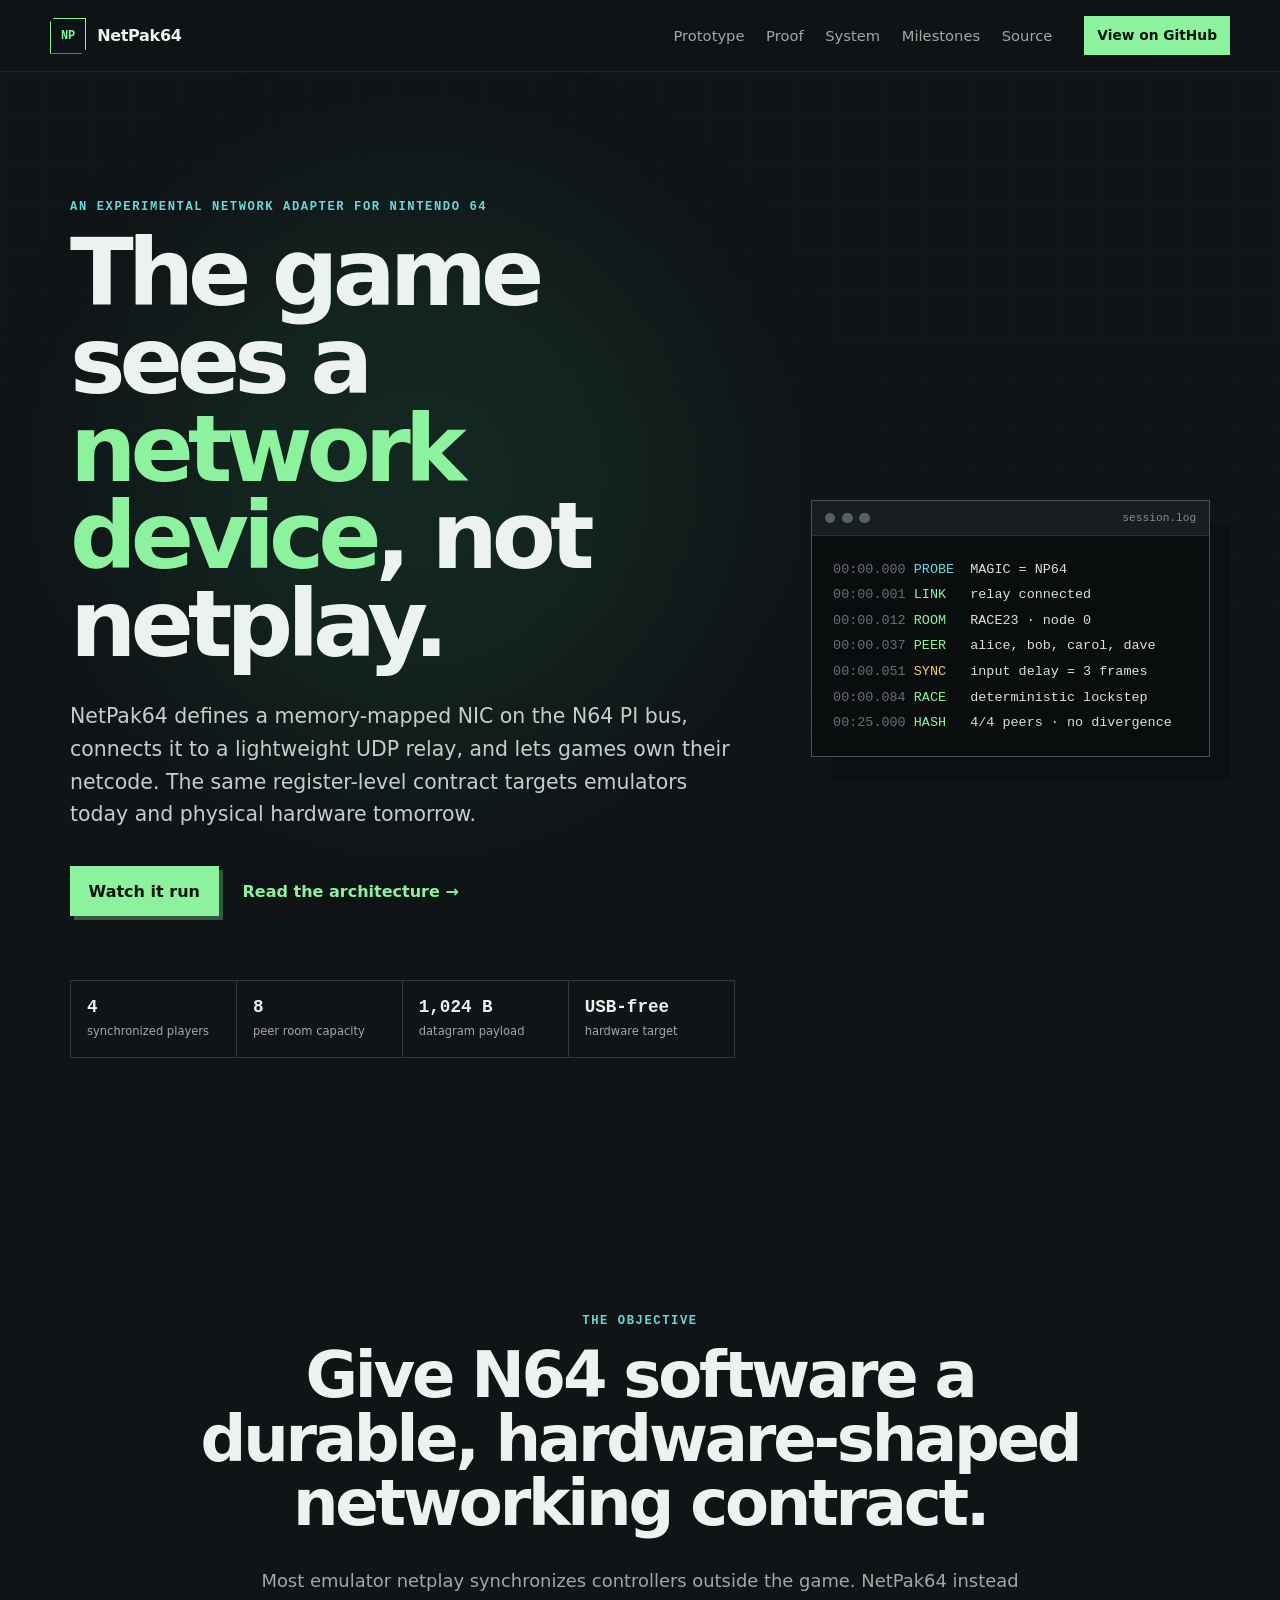
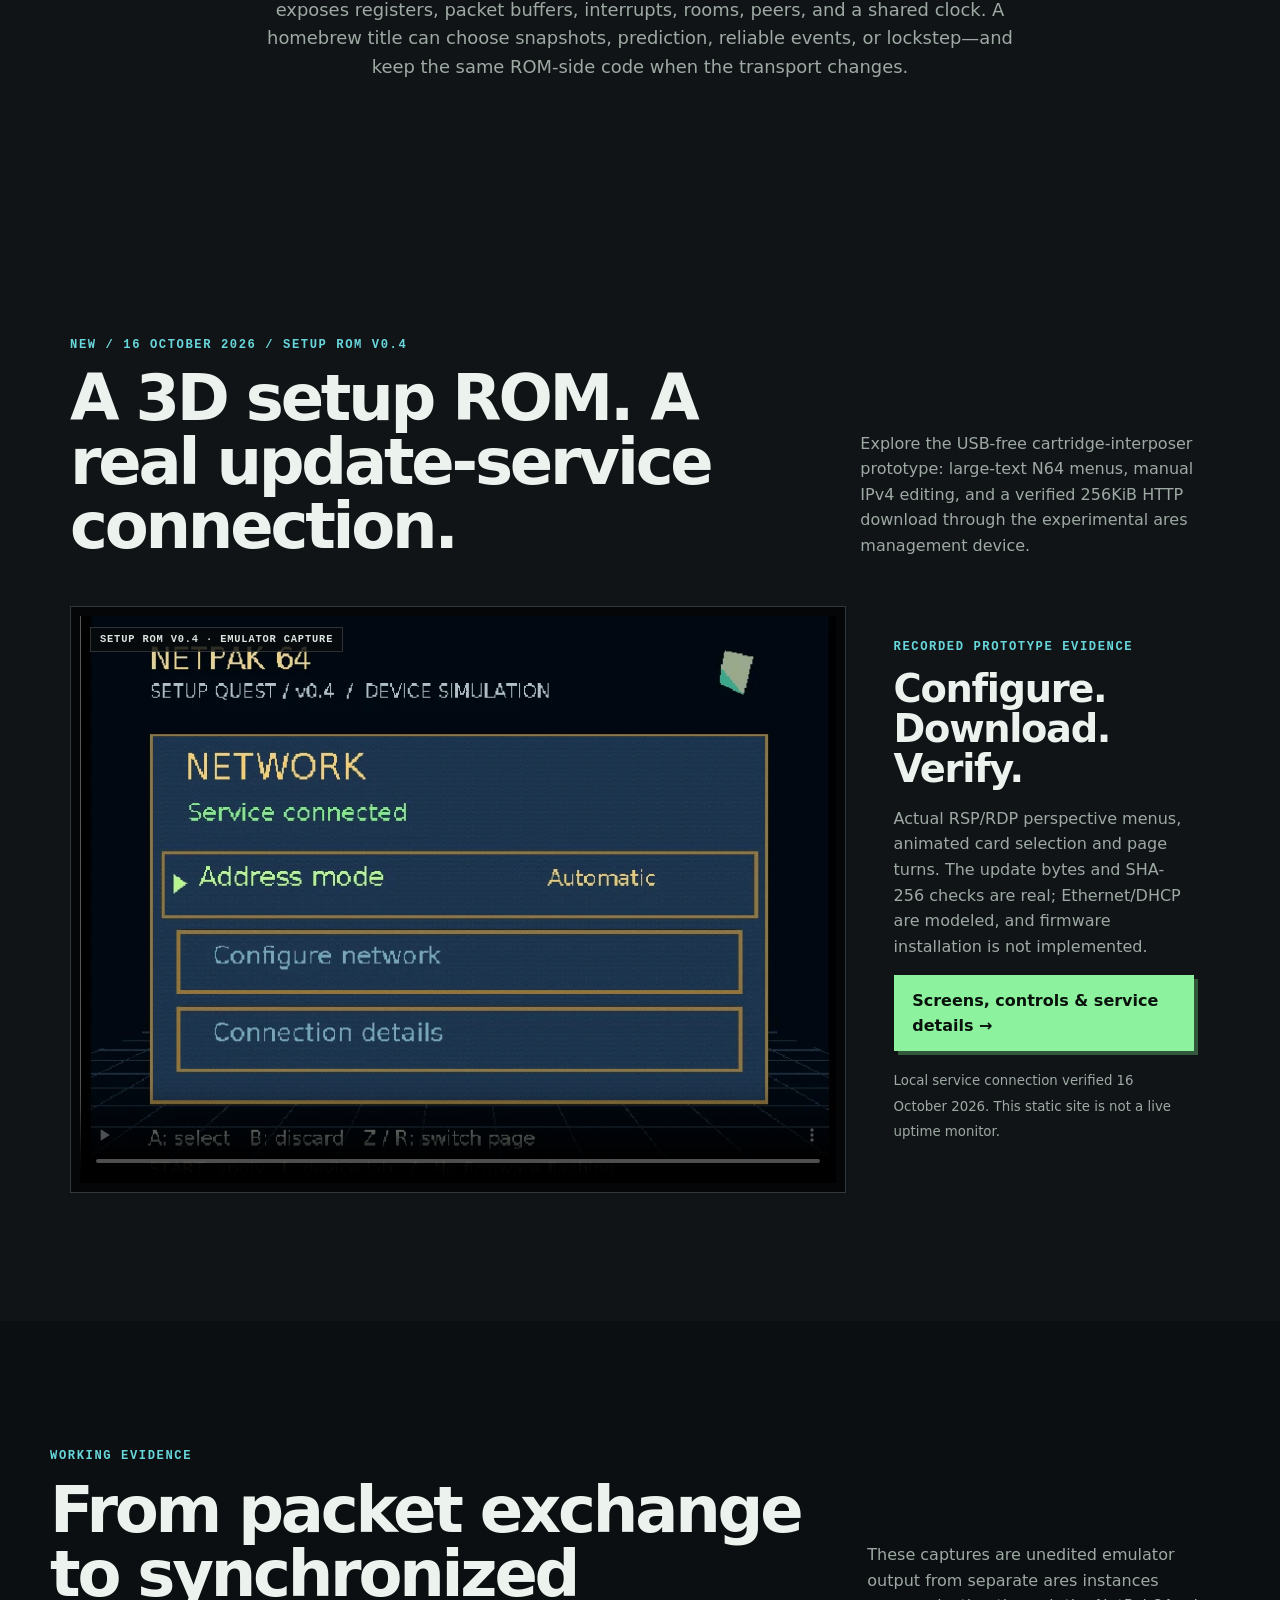
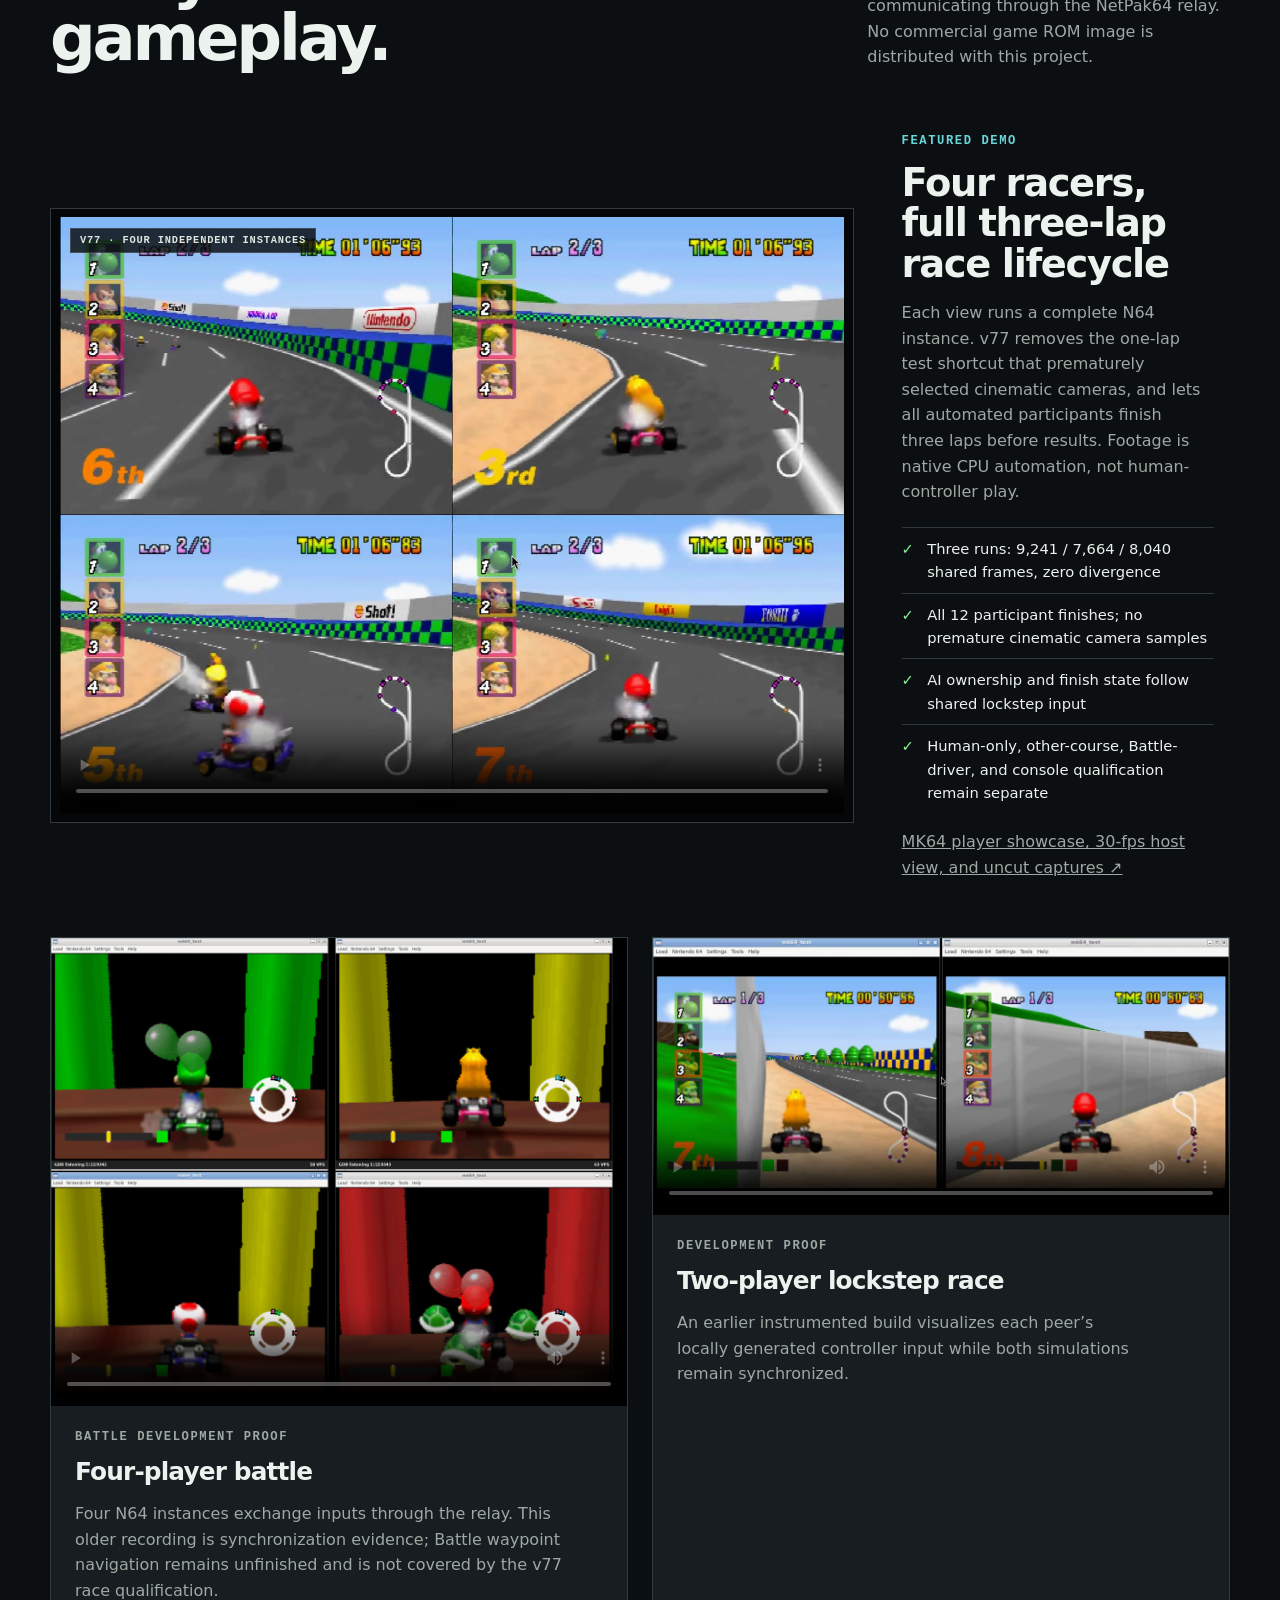
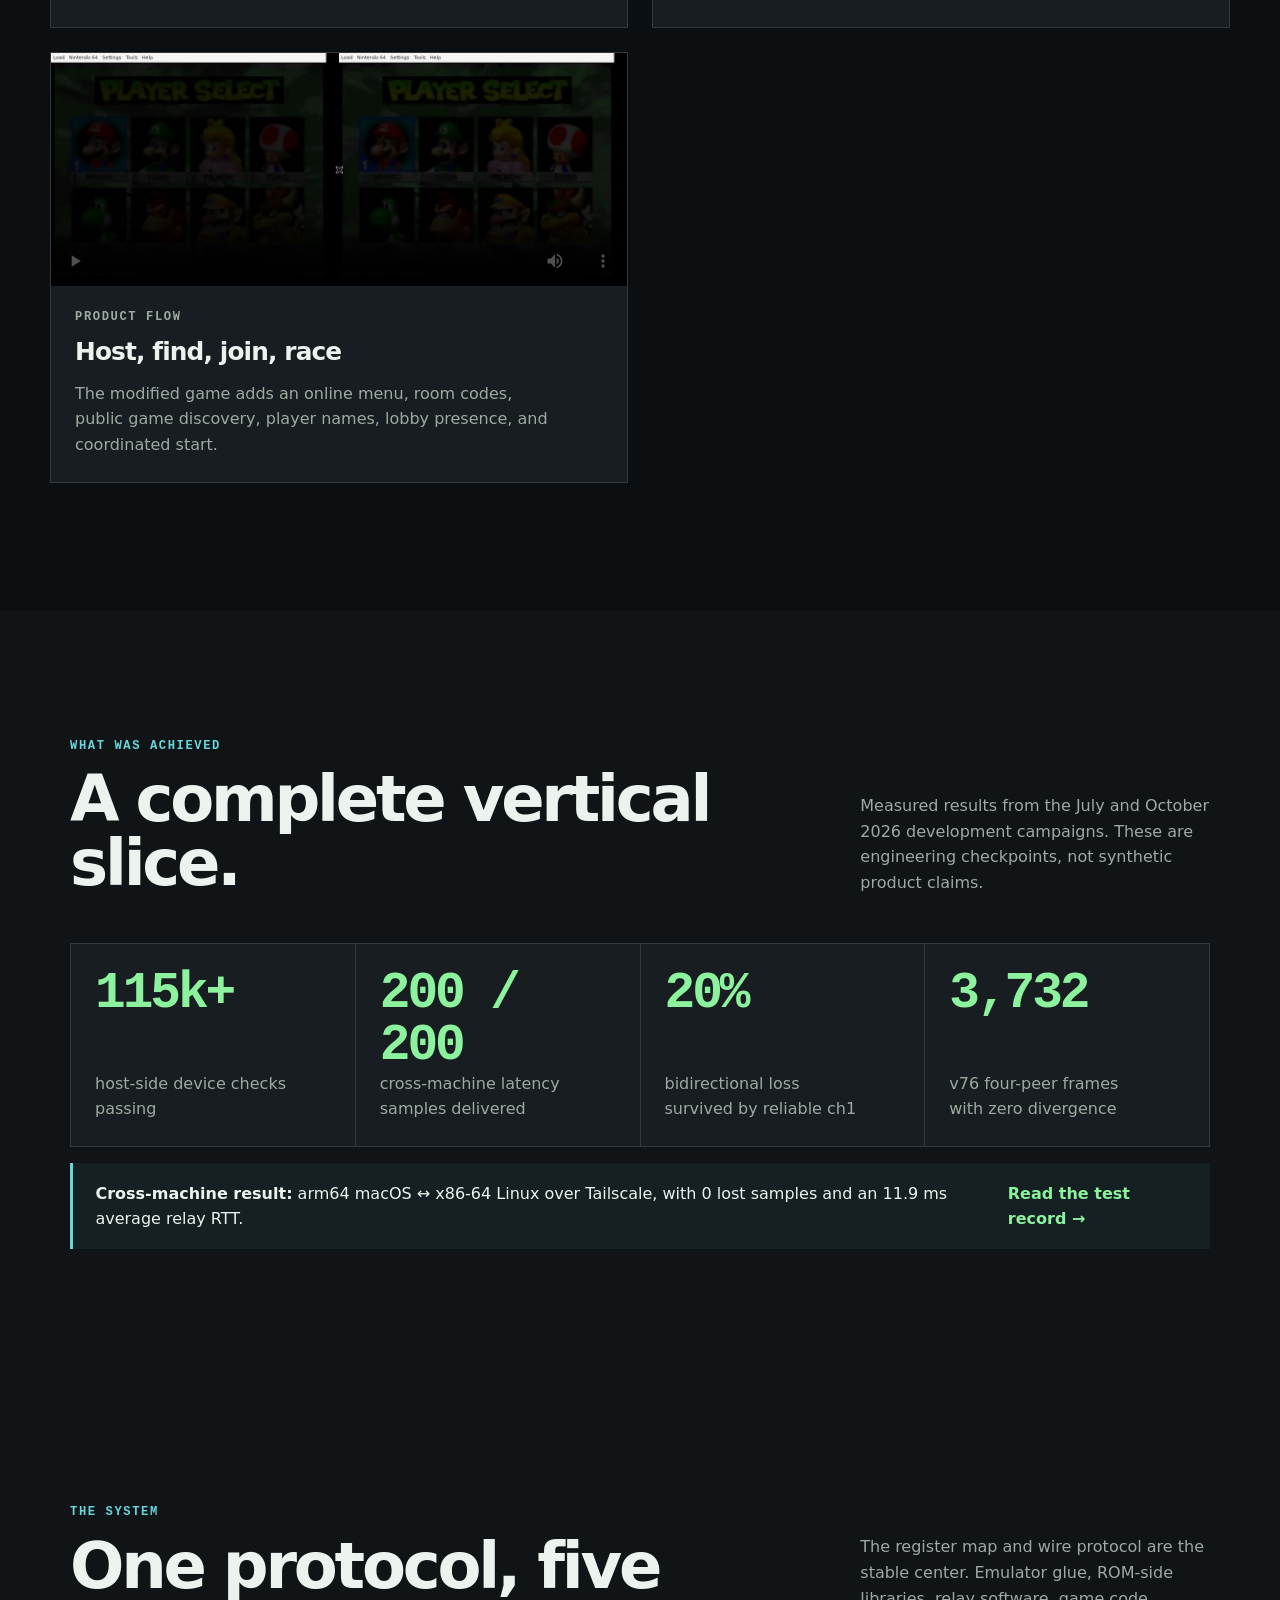
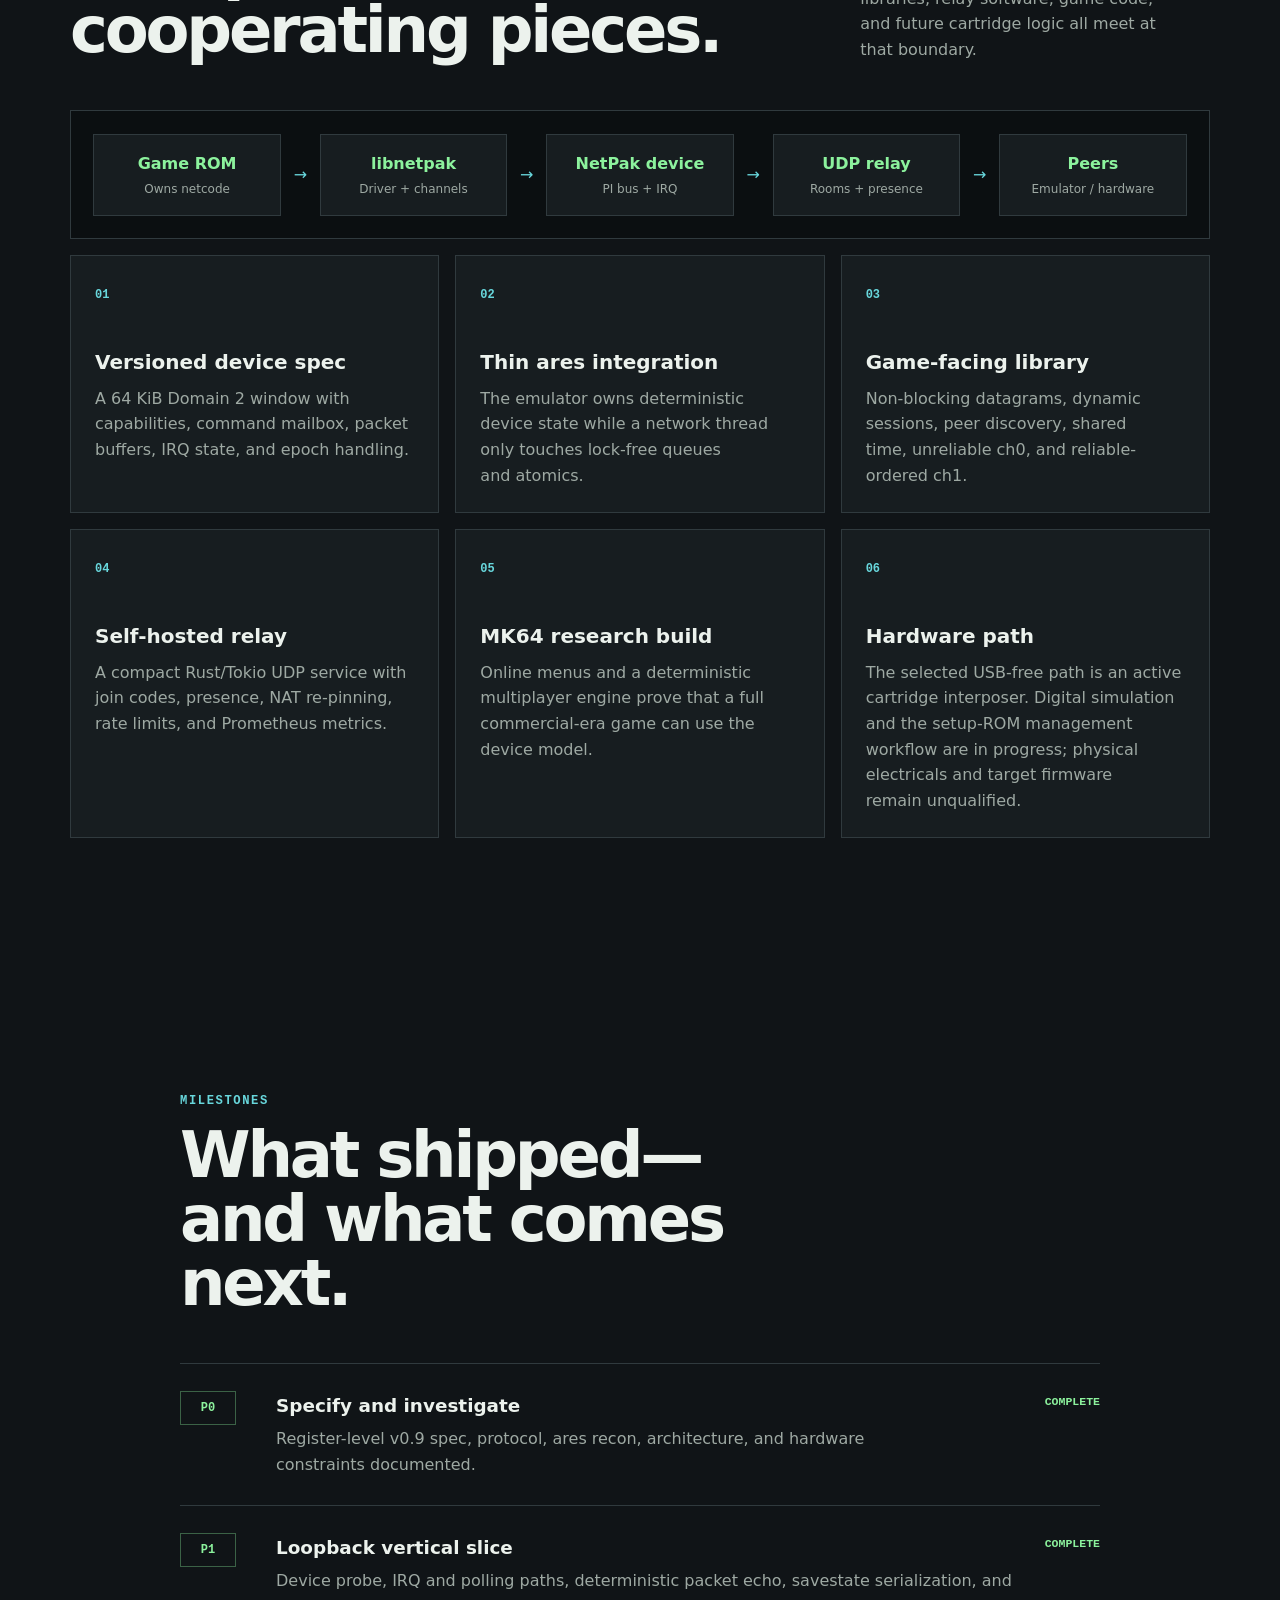
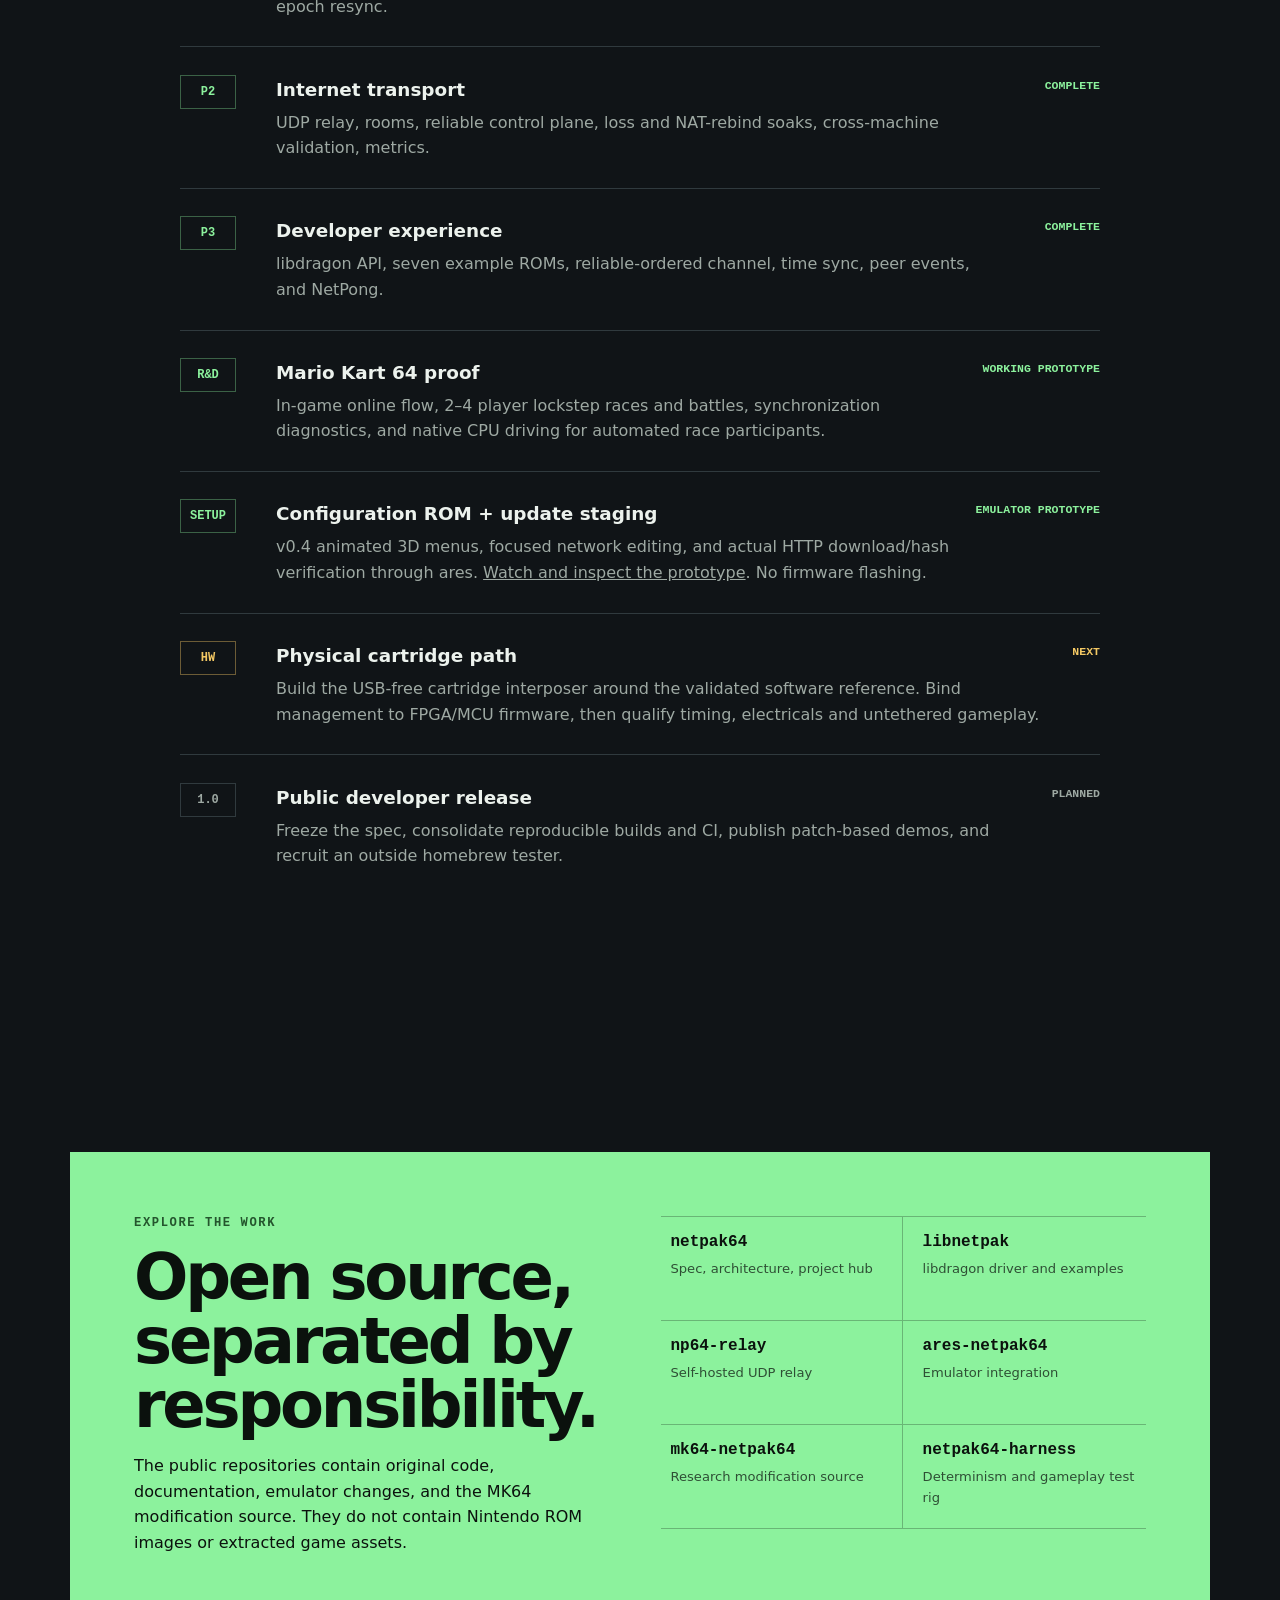
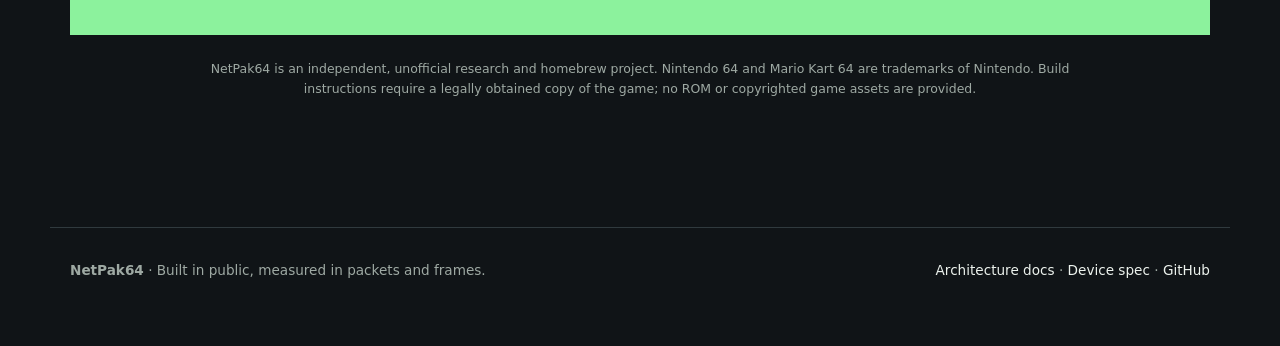
==== commit 72f1b680: "docs: publish versioned v0.4 setup ROM and service walkthrough" ====
--- a/docs/index.html
+++ b/docs/index.html
@@ -12,13 +12,13 @@
   <meta property="og:image" content="https://jsuppe.github.io/netpak64/assets/media/v77-three-lap-race.jpg">
   <meta name="twitter:card" content="summary_large_image">
   <title>NetPak64 — Networked Nintendo 64, from spec to gameplay</title>
-  <link rel="stylesheet" href="assets/showcase.css?v=77">
+  <link rel="stylesheet" href="assets/showcase.css?v=setup-v0.4">
 </head>
 <body>
   <a class="skip-link" href="#main">Skip to content</a>
   <header class="site-header">
     <a class="brand" href="#top" aria-label="NetPak64 home"><span class="brand-mark" aria-hidden="true">NP</span><span>NetPak64</span></a>
-    <nav aria-label="Primary navigation"><a href="#proof">Proof</a><a href="#system">System</a><a href="#milestones">Milestones</a><a href="#source">Source</a></nav>
+    <nav aria-label="Primary navigation"><a href="prototype.html">Prototype</a><a href="#proof">Proof</a><a href="#system">System</a><a href="#milestones">Milestones</a><a href="#source">Source</a></nav>
     <a class="button button-small" href="https://github.com/jsuppe/netpak64">View on GitHub</a>
   </header>
 
@@ -31,7 +31,7 @@
         <p class="lede">NetPak64 defines a memory-mapped NIC on the N64 PI bus, connects it to a lightweight UDP relay, and lets games own their netcode. The same register-level contract targets emulators today and physical hardware tomorrow.</p>
         <div class="hero-actions"><a class="button" href="#proof">Watch it run</a><a class="text-link" href="web/index.html">Read the architecture <span aria-hidden="true">→</span></a></div>
         <ul class="hero-facts" aria-label="Project highlights">
-          <li><strong>4</strong><span>synchronized players</span></li><li><strong>8</strong><span>peer room capacity</span></li><li><strong>1,024 B</strong><span>datagram payload</span></li><li><strong>0</strong><span>PC tether required</span></li>
+          <li><strong>4</strong><span>synchronized players</span></li><li><strong>8</strong><span>peer room capacity</span></li><li><strong>1,024 B</strong><span>datagram payload</span></li><li><strong>USB-free</strong><span>hardware target</span></li>
         </ul>
       </div>
       <aside class="hero-console reveal" aria-label="NetPak64 connection sequence">
@@ -51,12 +51,17 @@
       <p>Most emulator netplay synchronizes controllers outside the game. NetPak64 instead exposes registers, packet buffers, interrupts, rooms, peers, and a shared clock. A homebrew title can choose snapshots, prediction, reliable events, or lockstep—and keep the same ROM-side code when the transport changes.</p>
     </section>
 
+    <section class="section" id="prototype">
+      <div class="section-heading"><div><p class="section-kicker">New / 16 October 2026 / Setup ROM v0.4</p><h2>A 3D setup ROM. A real update-service connection.</h2></div><p>Explore the USB-free cartridge-interposer prototype: large-text N64 menus, manual IPv4 editing, and a verified 256KiB HTTP download through the experimental ares management device.</p></div>
+      <article class="featured-demo"><div class="video-shell"><video controls playsinline preload="metadata" poster="assets/media/setup-v0.4/netpak-setup-v0.4-network.webp"><source src="https://github.com/jsuppe/netpak64/releases/download/setup-v0.4/netpak-setup-v0.4-3d-walkthrough.mp4" type="video/mp4"></video><span class="video-label">Setup ROM v0.4 · emulator capture</span></div><div class="demo-copy"><p class="eyebrow">Recorded prototype evidence</p><h3>Configure. Download. Verify.</h3><p>Actual RSP/RDP perspective menus, animated card selection and page turns. The update bytes and SHA-256 checks are real; Ethernet/DHCP are modeled, and firmware installation is not implemented.</p><a class="button" href="prototype.html">Screens, controls &amp; service details →</a><p><small>Local service connection verified 16 October 2026. This static site is not a live uptime monitor.</small></p></div></article>
+    </section>
+
     <section class="section proof" id="proof">
-      <div class="section-heading reveal"><div><p class="section-kicker">Working evidence</p><h2>From packet exchange to synchronized gameplay.</h2></div><p>These captures are unedited emulator output from separate ares instances communicating through the NetPak64 relay. No ROM image is distributed with this project.</p></div>
+      <div class="section-heading reveal"><div><p class="section-kicker">Working evidence</p><h2>From packet exchange to synchronized gameplay.</h2></div><p>These captures are unedited emulator output from separate ares instances communicating through the NetPak64 relay. No commercial game ROM image is distributed with this project.</p></div>
       <article class="featured-demo reveal">
         <div class="video-shell">
           <video controls playsinline preload="metadata" poster="assets/media/v77-three-lap-race.jpg"><source src="https://github.com/jsuppe/netpak64/releases/download/showcase-v77/netpak64-v77-four-peer-race.mp4" type="video/mp4">Your browser cannot play this demo. <a href="https://github.com/jsuppe/netpak64/releases/tag/showcase-v77">Download it here</a>.</video>
-          <span class="video-label">v76 · four independent instances</span>
+          <span class="video-label">v77 · four independent instances</span>
         </div>
         <div class="demo-copy"><p class="eyebrow">Featured demo</p><h3>Four racers, full three-lap race lifecycle</h3><p>Each view runs a complete N64 instance. v77 removes the one-lap test shortcut that prematurely selected cinematic cameras, and lets all automated participants finish three laps before results. Footage is native CPU automation, not human-controller play.</p>
           <ul class="check-list"><li>Three runs: 9,241 / 7,664 / 8,040 shared frames, zero divergence</li><li>All 12 participant finishes; no premature cinematic camera samples</li><li>AI ownership and finish state follow shared lockstep input</li><li>Human-only, other-course, Battle-driver, and console qualification remain separate</li></ul><p><a href="https://jsuppe.github.io/mk64-online/">MK64 player showcase, 30-fps host view, and uncut captures ↗</a></p>
@@ -84,7 +89,7 @@
         <article class="reveal"><span>03</span><h3>Game-facing library</h3><p>Non-blocking datagrams, dynamic sessions, peer discovery, shared time, unreliable ch0, and reliable-ordered ch1.</p></article>
         <article class="reveal"><span>04</span><h3>Self-hosted relay</h3><p>A compact Rust/Tokio UDP service with join codes, presence, NAT re-pinning, rate limits, and Prometheus metrics.</p></article>
         <article class="reveal"><span>05</span><h3>MK64 research build</h3><p>Online menus and a deterministic multiplayer engine prove that a full commercial-era game can use the device model.</p></article>
-        <article class="reveal"><span>06</span><h3>Hardware path</h3><p>SummerCart64 gateware decodes the NetPak64 register window. Firmware and end-to-end console transport remain in progress.</p></article>
+        <article class="reveal"><span>06</span><h3>Hardware path</h3><p>The selected USB-free path is an active cartridge interposer. Digital simulation and the setup-ROM management workflow are in progress; physical electricals and target firmware remain unqualified.</p></article>
       </div>
     </section>
 
@@ -96,7 +101,8 @@
         <li class="done reveal"><span>P2</span><div><h3>Internet transport</h3><p>UDP relay, rooms, reliable control plane, loss and NAT-rebind soaks, cross-machine validation, metrics.</p></div><b>Complete</b></li>
         <li class="done reveal"><span>P3</span><div><h3>Developer experience</h3><p>libdragon API, seven example ROMs, reliable-ordered channel, time sync, peer events, and NetPong.</p></div><b>Complete</b></li>
         <li class="done reveal"><span>R&amp;D</span><div><h3>Mario Kart 64 proof</h3><p>In-game online flow, 2–4 player lockstep races and battles, synchronization diagnostics, and native CPU driving for automated race participants.</p></div><b>Working prototype</b></li>
-        <li class="active reveal"><span>HW</span><div><h3>Physical cartridge path</h3><p>Complete SummerCart64 firmware integration, validate bus timing, then prove console ↔ emulator gameplay.</p></div><b>Next</b></li>
+        <li class="done reveal"><span>SETUP</span><div><h3>Configuration ROM + update staging</h3><p>v0.4 animated 3D menus, focused network editing, and actual HTTP download/hash verification through ares. <a href="prototype.html">Watch and inspect the prototype</a>. No firmware flashing.</p></div><b>Emulator prototype</b></li>
+        <li class="active reveal"><span>HW</span><div><h3>Physical cartridge path</h3><p>Build the USB-free cartridge interposer around the validated software reference. Bind management to FPGA/MCU firmware, then qualify timing, electricals and untethered gameplay.</p></div><b>Next</b></li>
         <li class="future reveal"><span>1.0</span><div><h3>Public developer release</h3><p>Freeze the spec, consolidate reproducible builds and CI, publish patch-based demos, and recruit an outside homebrew tester.</p></div><b>Planned</b></li>
       </ol>
     </section>
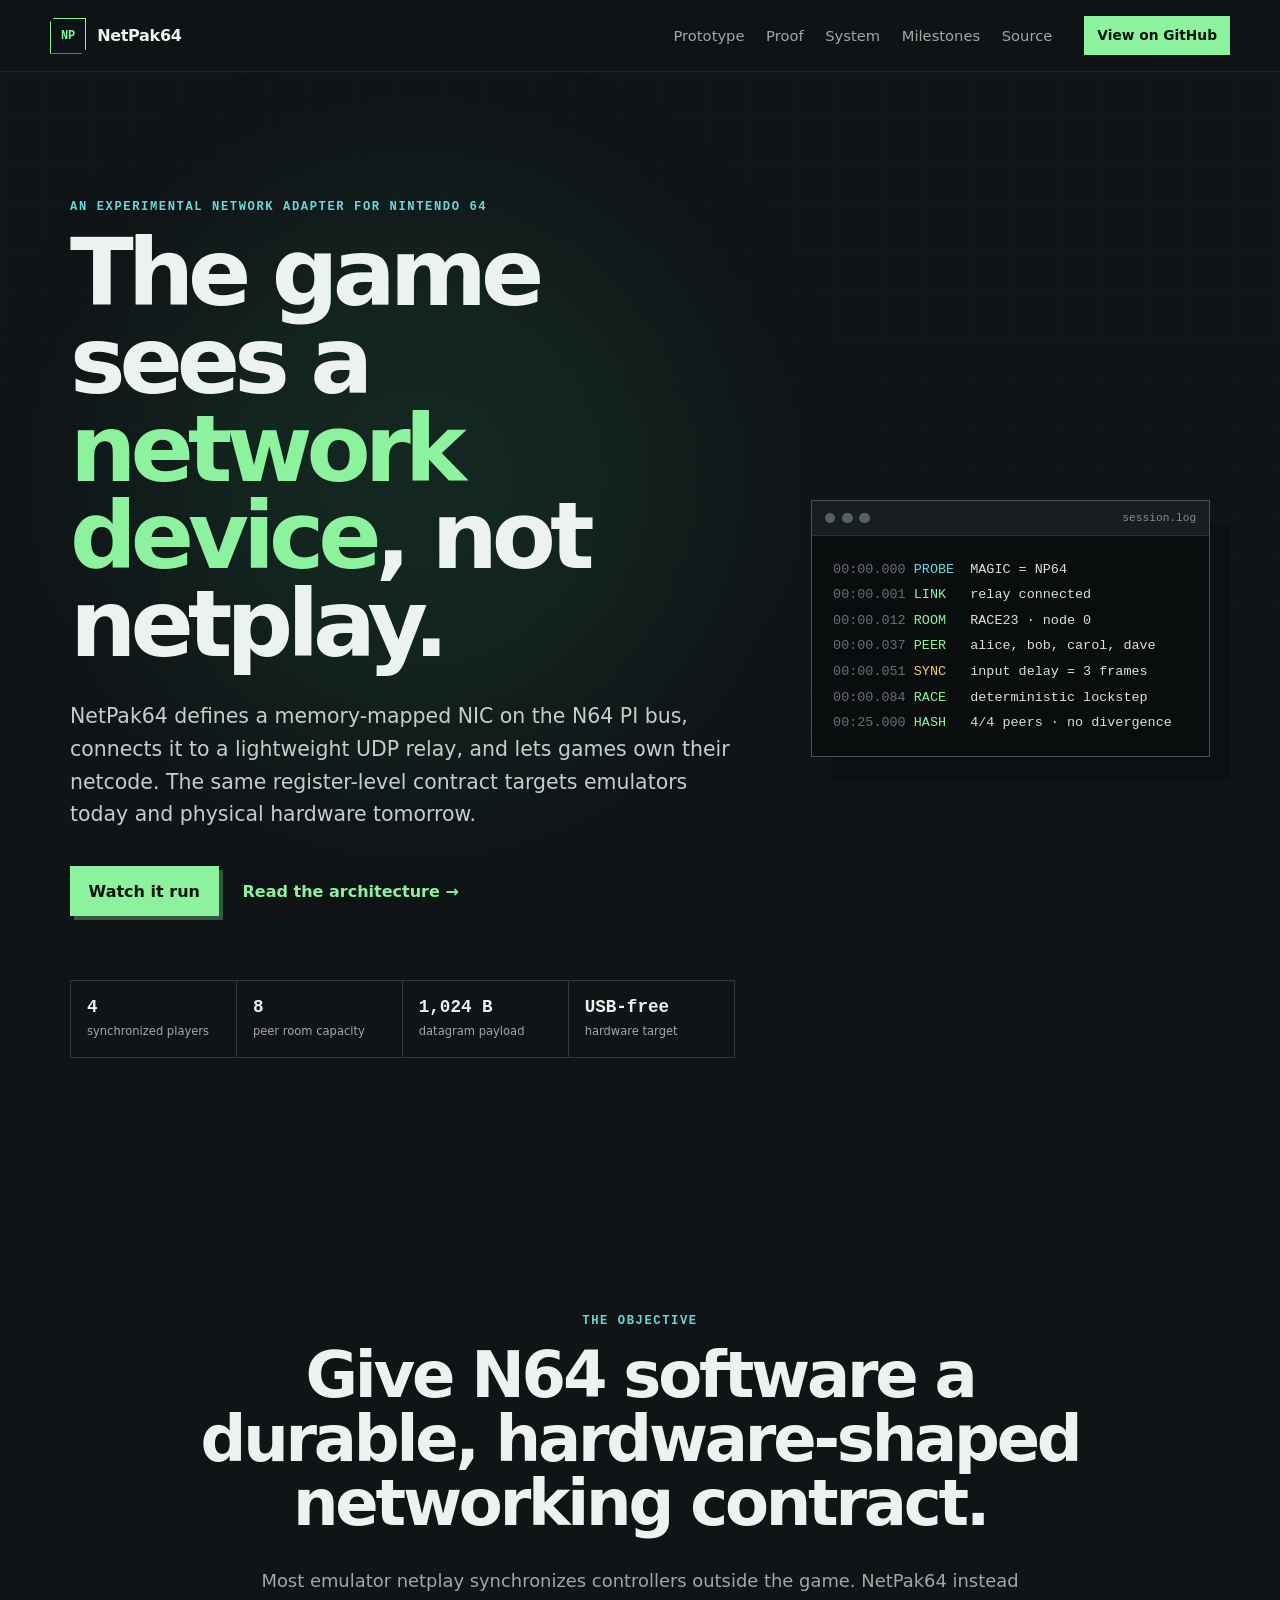
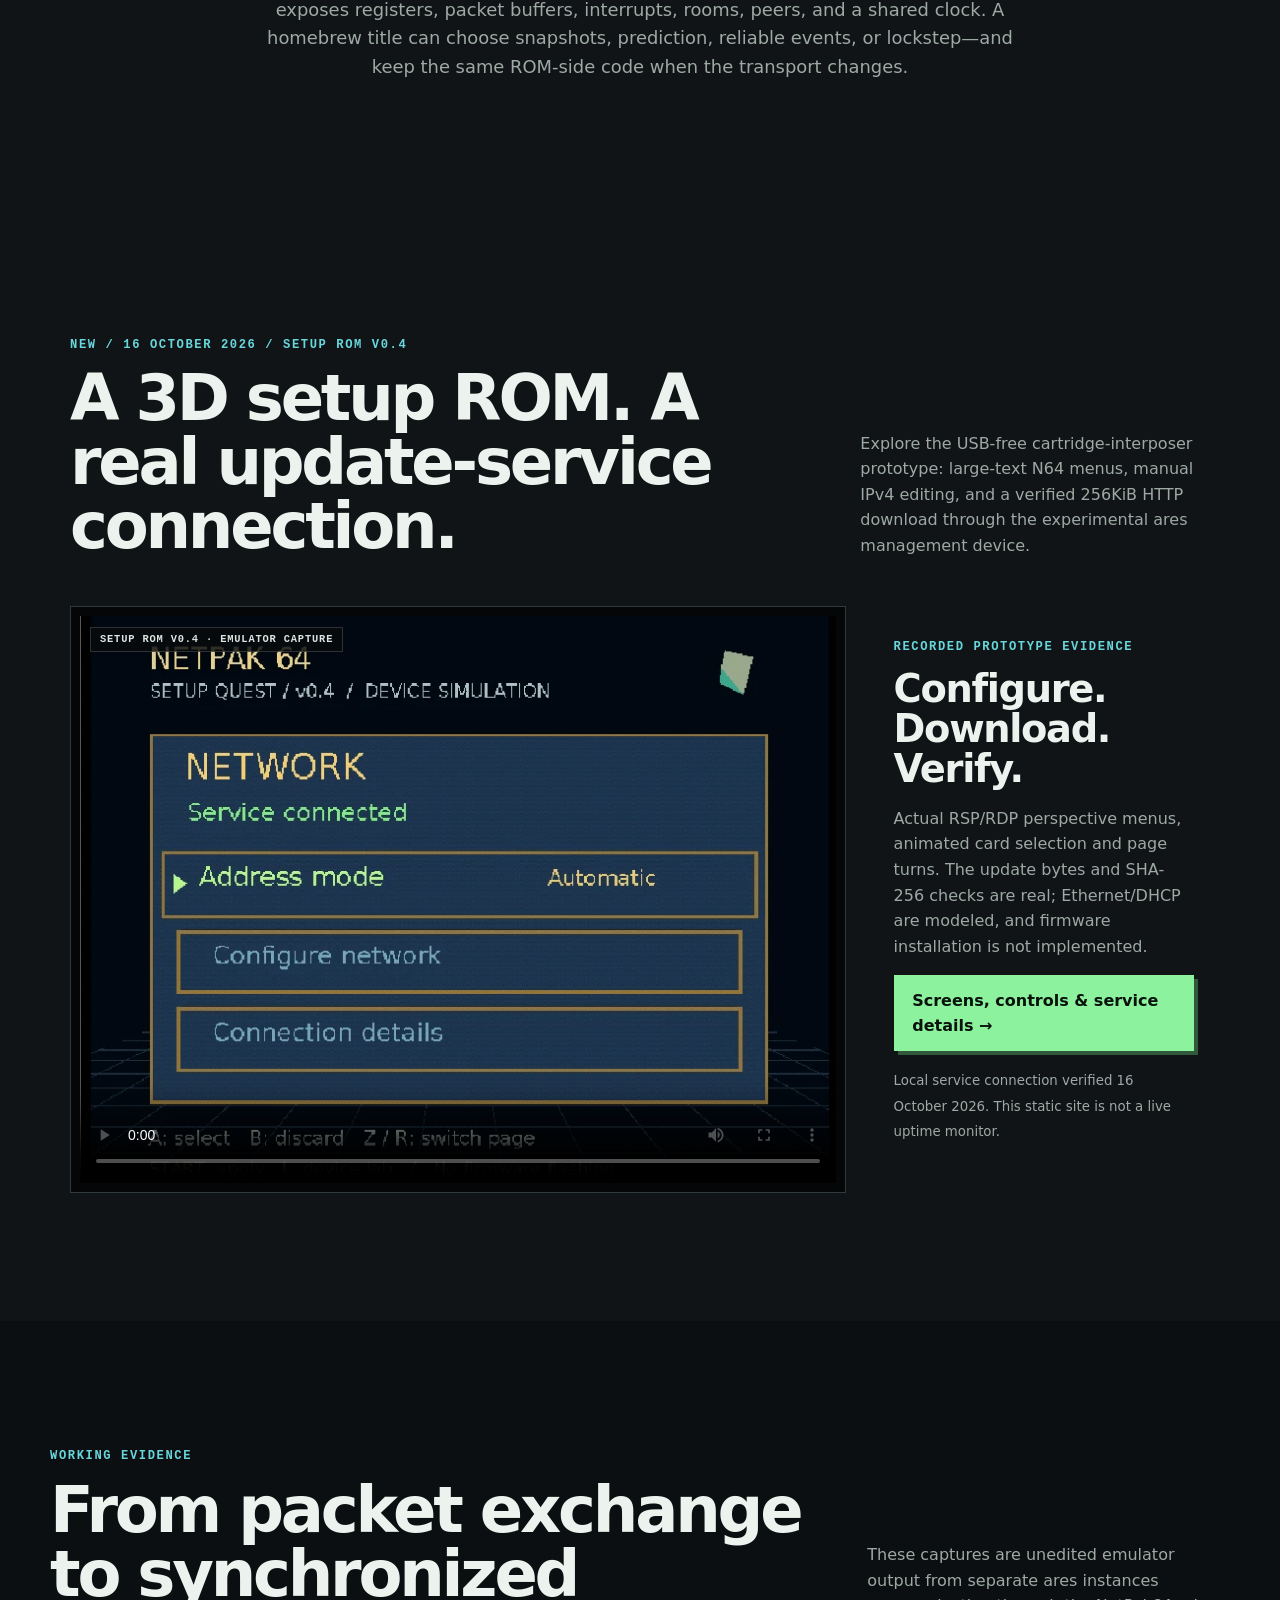
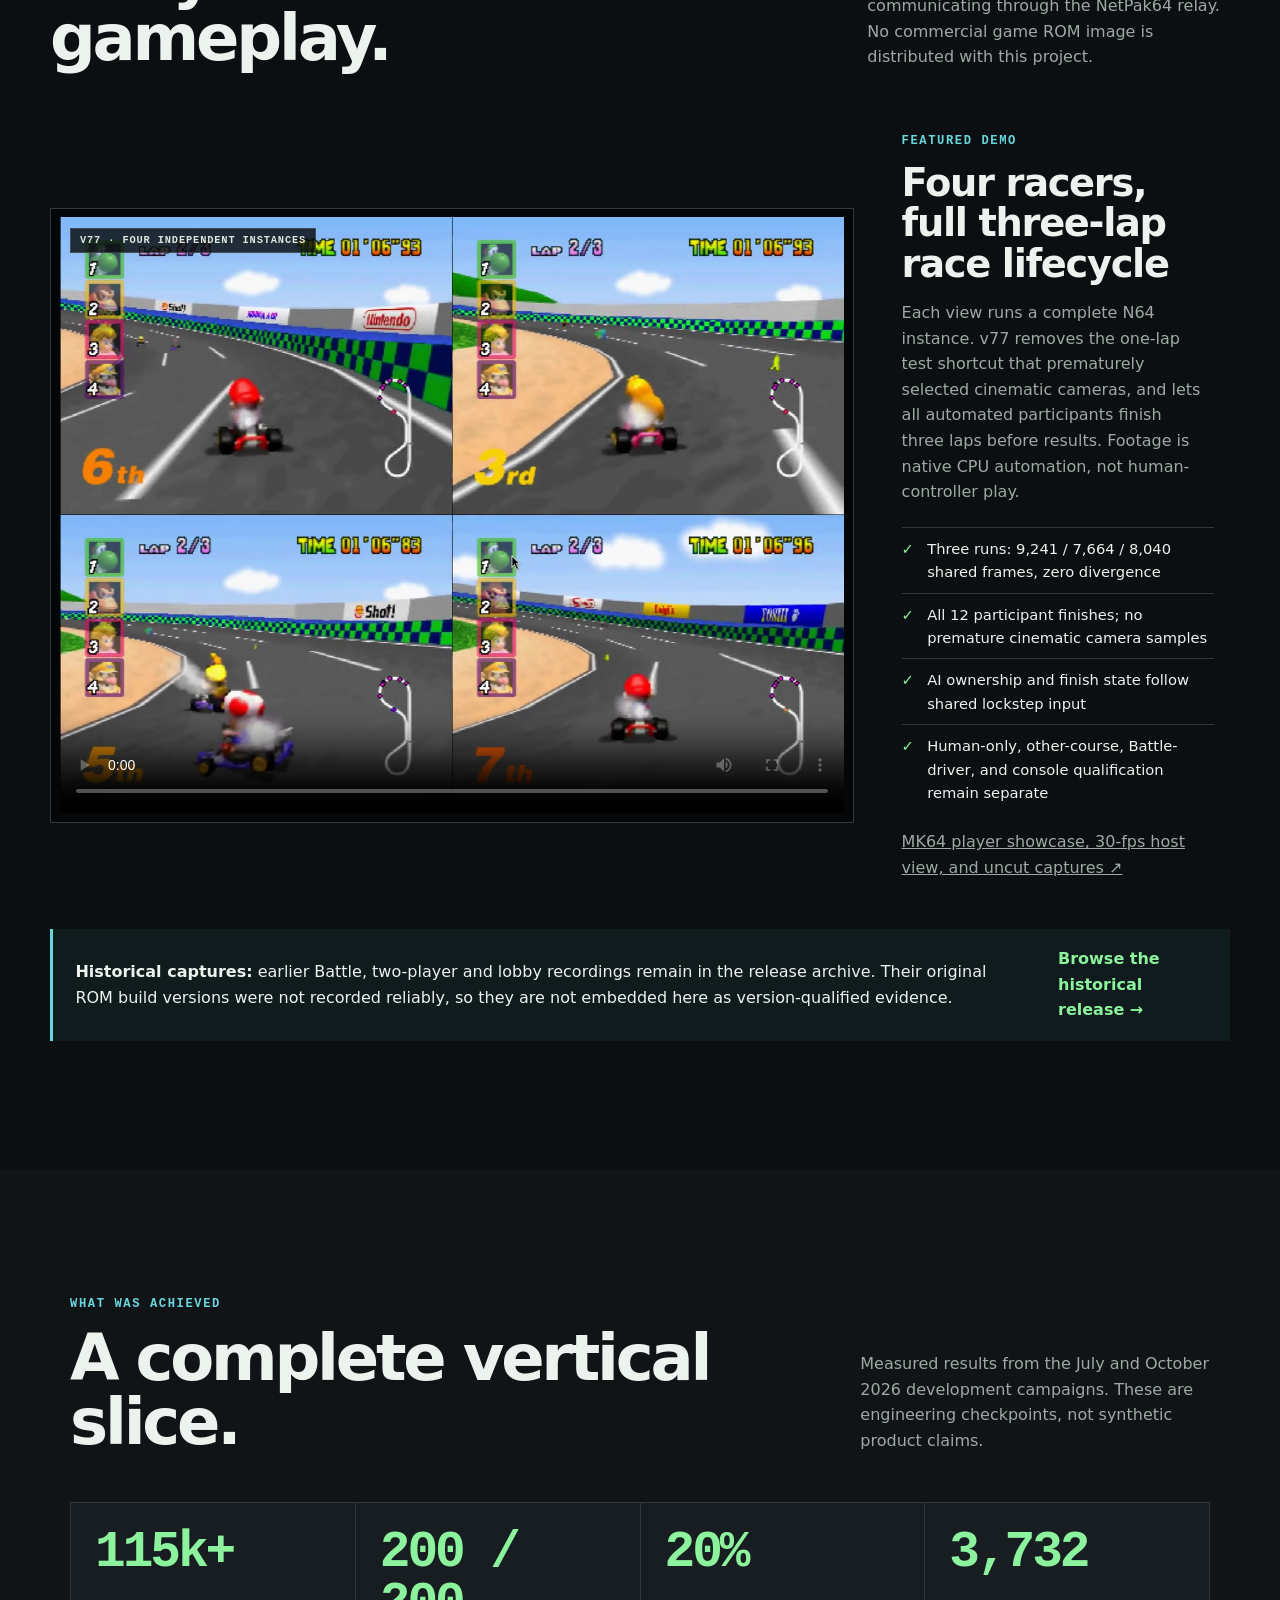
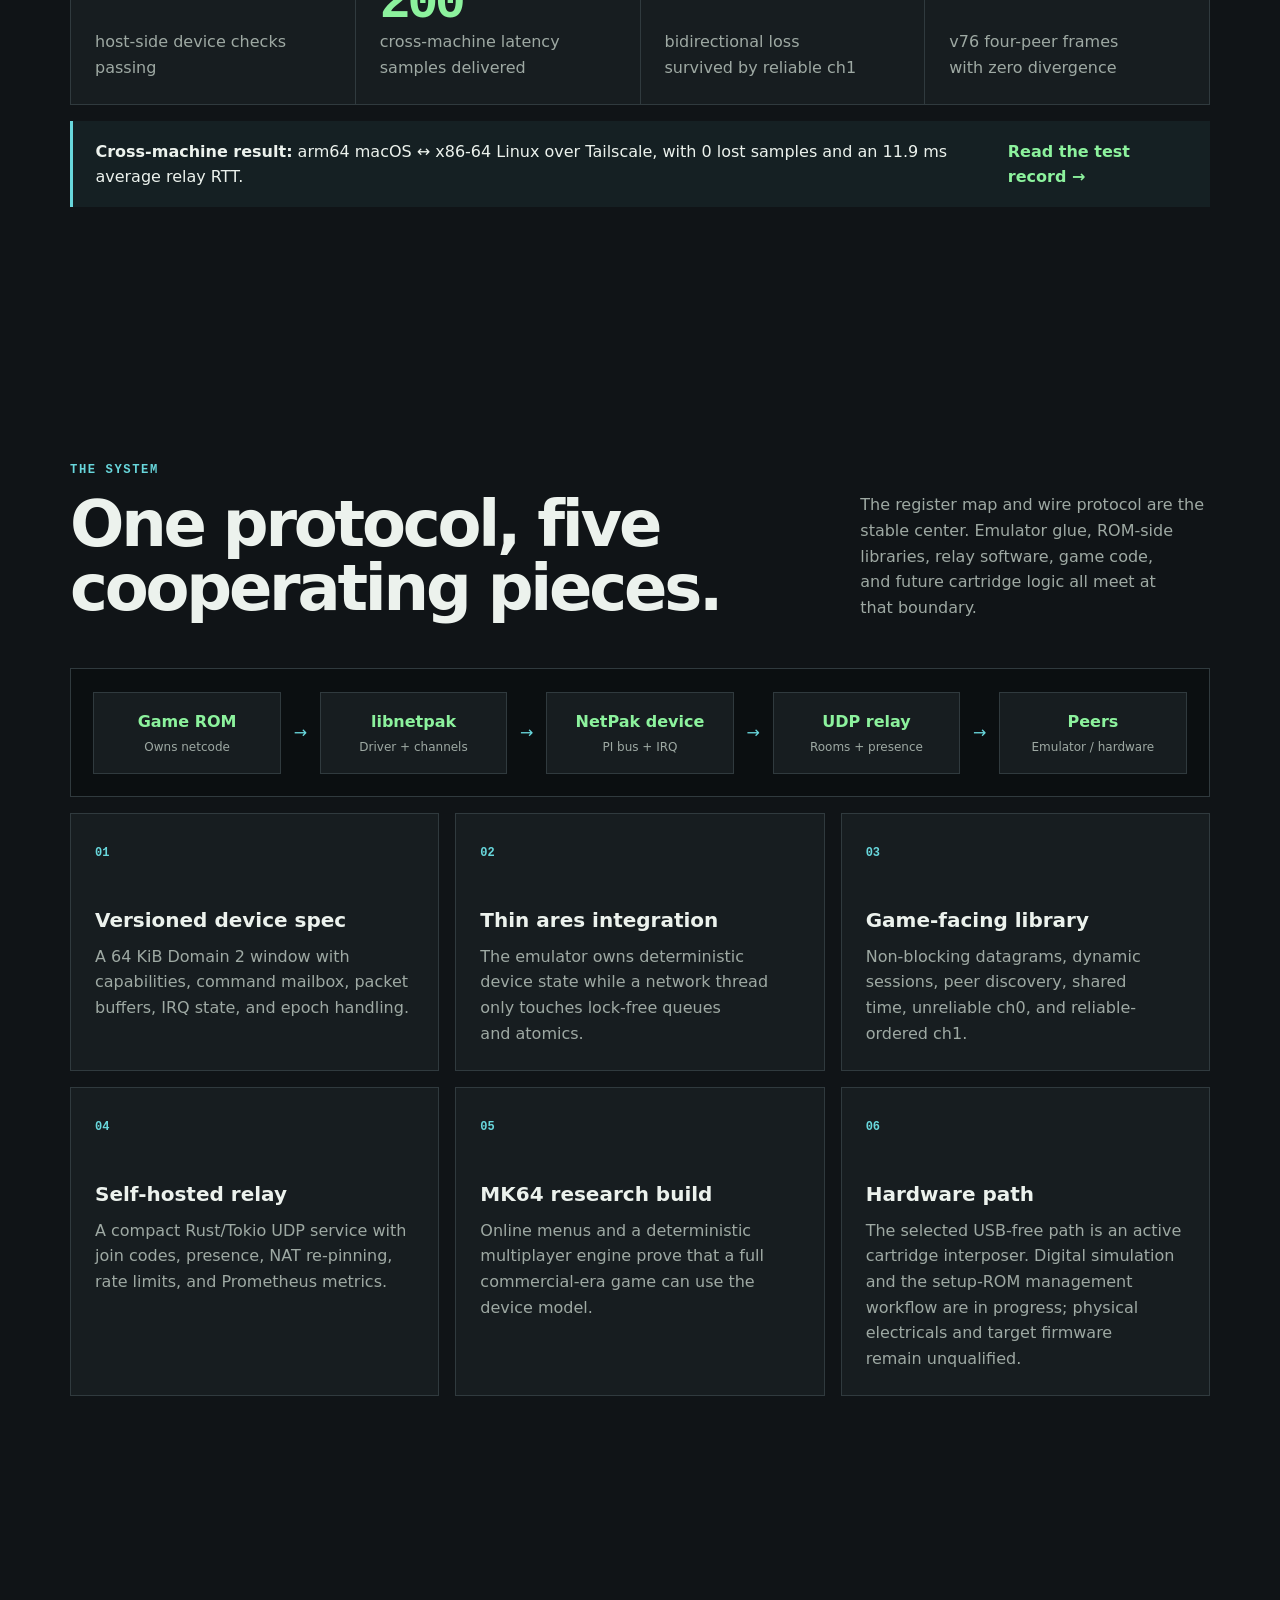
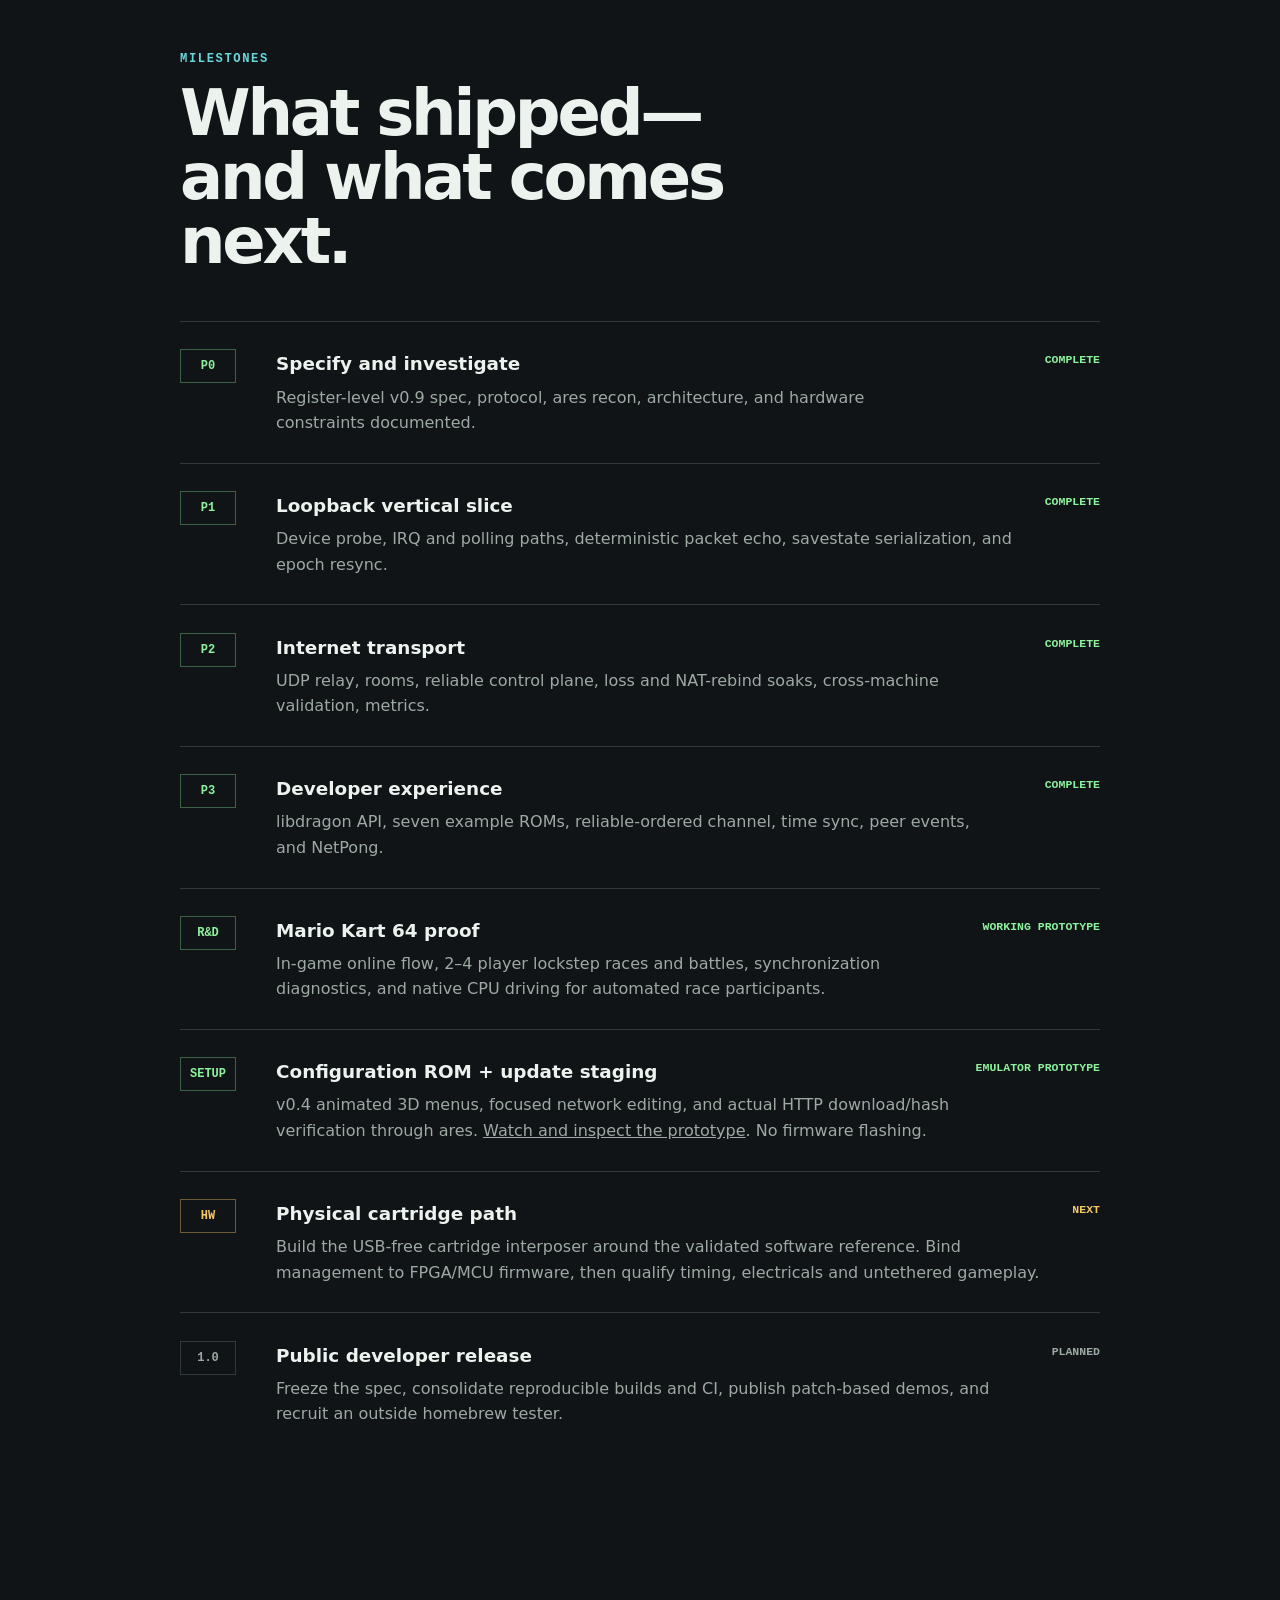
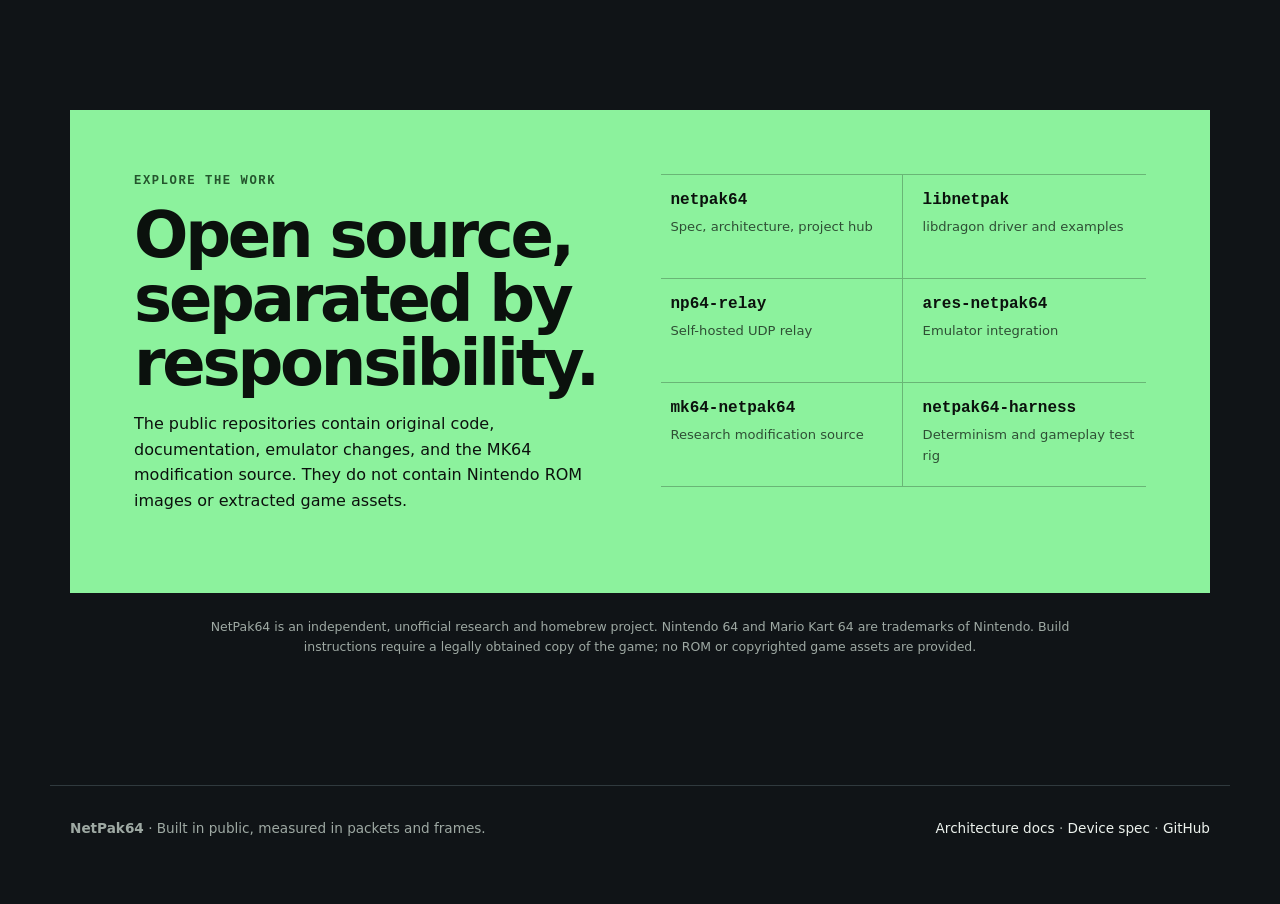
==== commit c0d69b3f: "docs: archive gameplay embeds with unknown capture versions" ====
--- a/docs/index.html
+++ b/docs/index.html
@@ -67,11 +67,7 @@
           <ul class="check-list"><li>Three runs: 9,241 / 7,664 / 8,040 shared frames, zero divergence</li><li>All 12 participant finishes; no premature cinematic camera samples</li><li>AI ownership and finish state follow shared lockstep input</li><li>Human-only, other-course, Battle-driver, and console qualification remain separate</li></ul><p><a href="https://jsuppe.github.io/mk64-online/">MK64 player showcase, 30-fps host view, and uncut captures ↗</a></p>
         </div>
       </article>
-      <div class="demo-grid">
-        <article class="demo-card reveal"><video controls playsinline preload="metadata" poster="assets/media/four-player-battle.jpg"><source src="https://github.com/jsuppe/netpak64/releases/download/showcase-2026-10-12/netpak64-four-player-battle.mp4" type="video/mp4"></video><div><p class="eyebrow">Battle development proof</p><h3>Four-player battle</h3><p>Four N64 instances exchange inputs through the relay. This older recording is synchronization evidence; Battle waypoint navigation remains unfinished and is not covered by the v77 race qualification.</p></div></article>
-        <article class="demo-card reveal"><video controls playsinline preload="metadata" poster="assets/media/two-player-race.jpg"><source src="https://github.com/jsuppe/netpak64/releases/download/showcase-2026-10-12/netpak64-two-player-lockstep.mp4" type="video/mp4"></video><div><p class="eyebrow">Development proof</p><h3>Two-player lockstep race</h3><p>An earlier instrumented build visualizes each peer’s locally generated controller input while both simulations remain synchronized.</p></div></article>
-        <article class="demo-card reveal"><video controls playsinline preload="metadata" poster="assets/media/lobby-flow.jpg"><source src="https://github.com/jsuppe/netpak64/releases/download/showcase-2026-10-12/netpak64-lobby-flow.mp4" type="video/mp4"></video><div><p class="eyebrow">Product flow</p><h3>Host, find, join, race</h3><p>The modified game adds an online menu, room codes, public game discovery, player names, lobby presence, and coordinated start.</p></div></article>
-      </div>
+      <div class="evidence-note"><p><strong>Historical captures:</strong> earlier Battle, two-player and lobby recordings remain in the release archive. Their original ROM build versions were not recorded reliably, so they are not embedded here as version-qualified evidence.</p><a class="text-link" href="https://github.com/jsuppe/netpak64/releases/tag/showcase-2026-10-12">Browse the historical release →</a></div>
     </section>
 
     <section class="section outcomes" aria-labelledby="outcomes-title">
